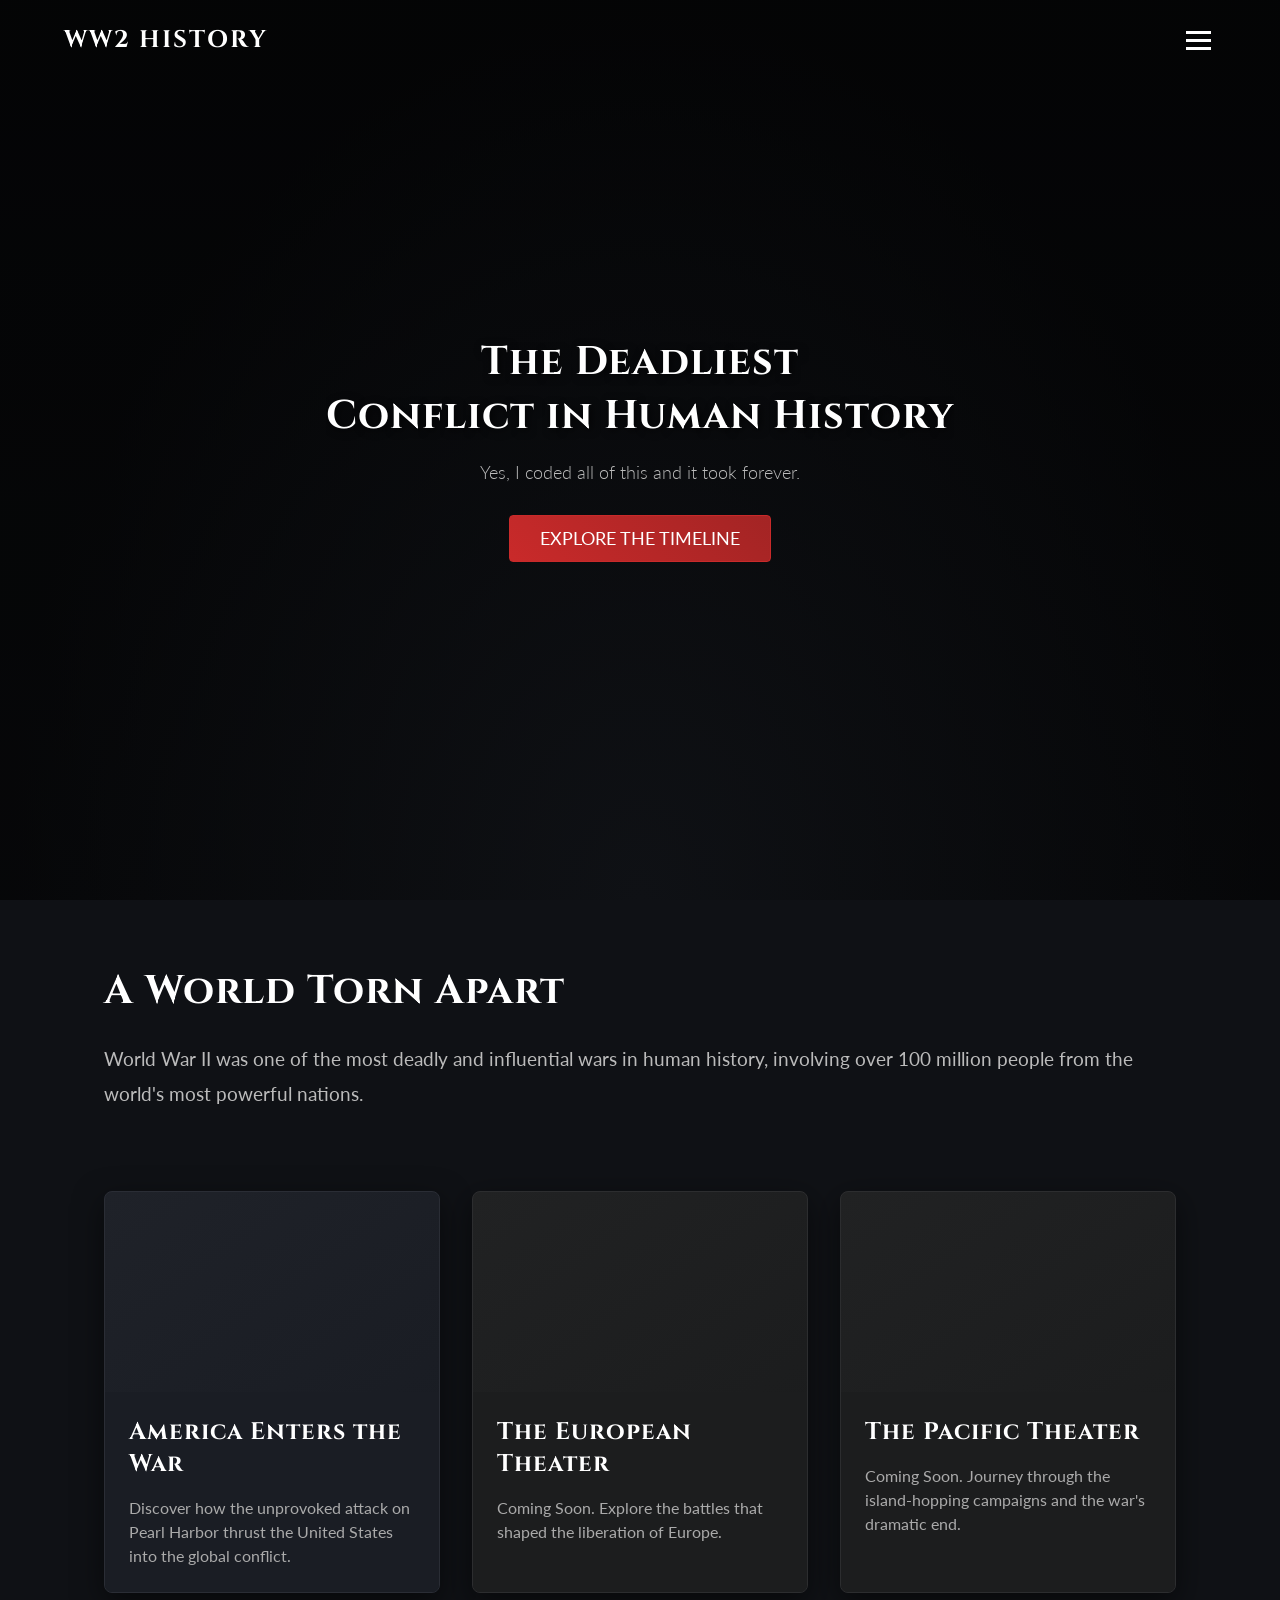
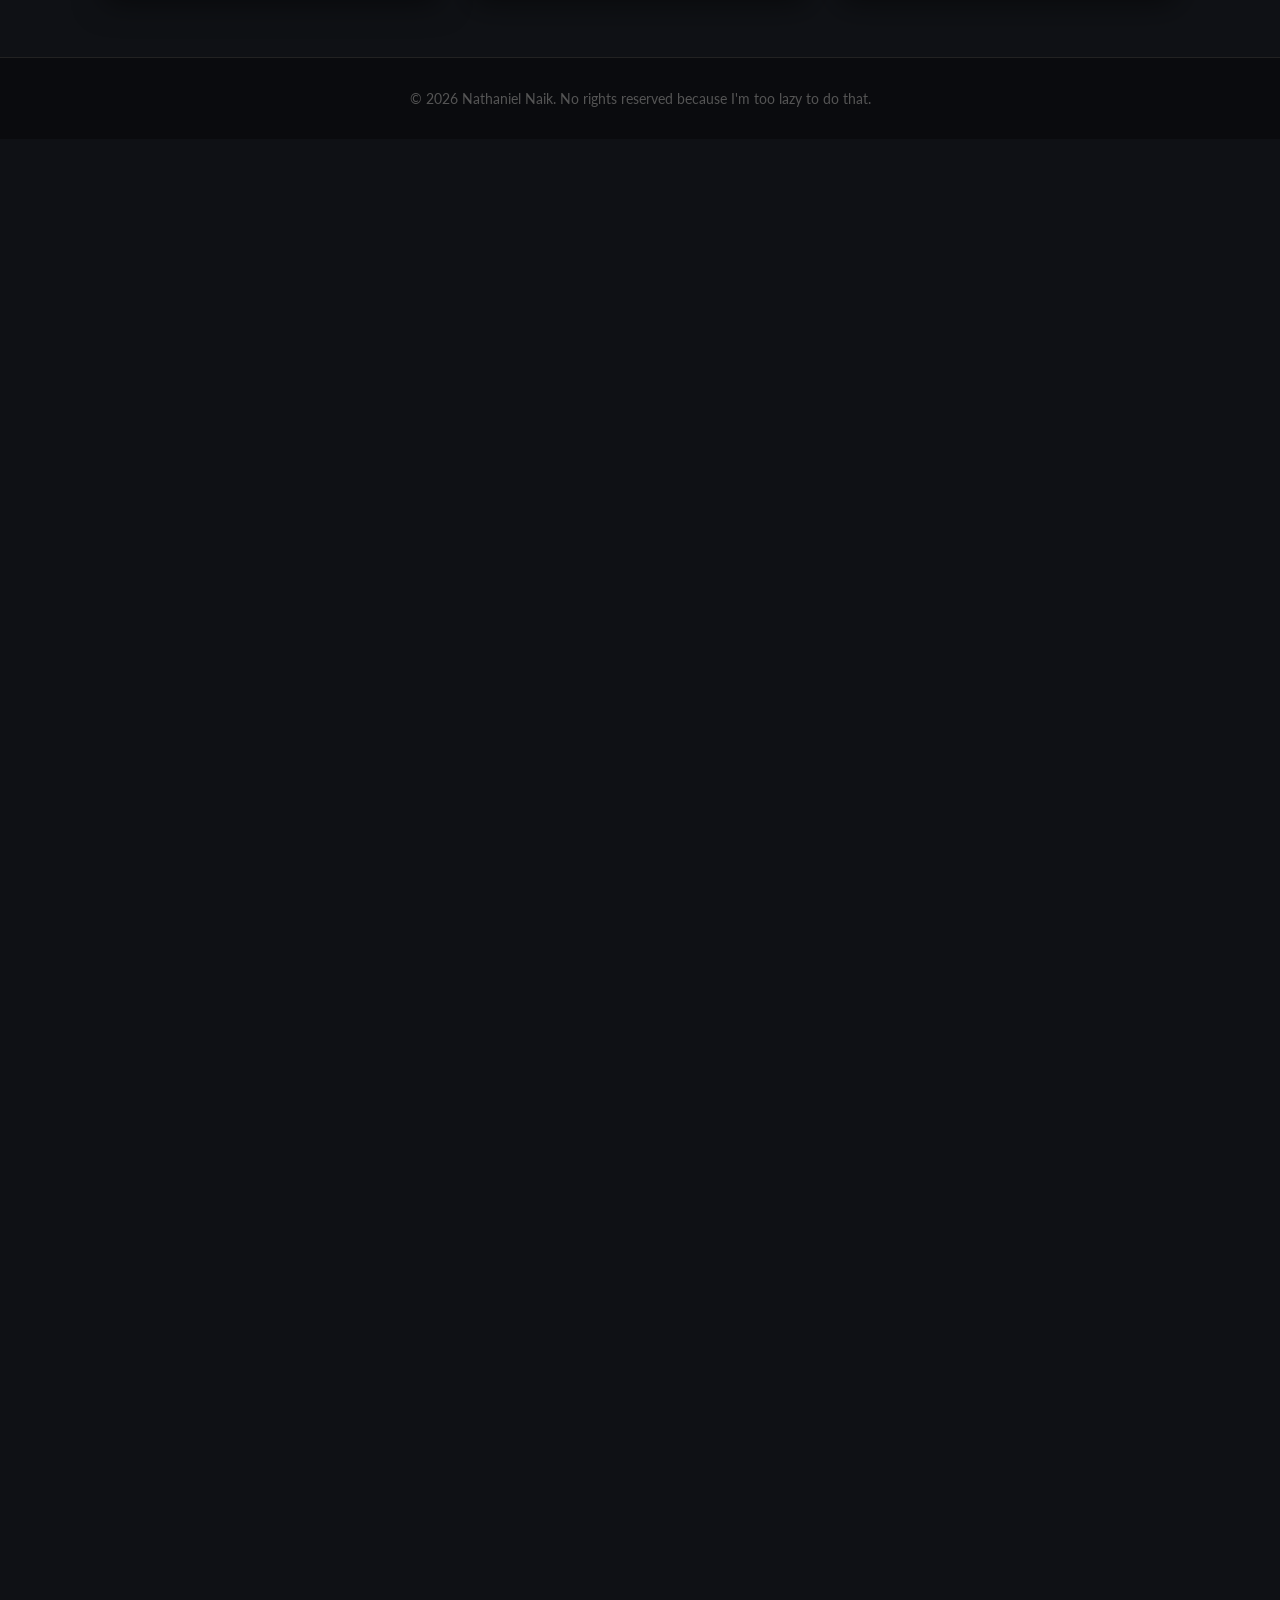
==== index.html @ 5dfaf264 "feat: overhaul styles and animations for a more spectacular look" ====
<!DOCTYPE html>
<html lang="en">
<head>
    <meta charset="UTF-8">
    <meta name="viewport" content="width=device-width, initial-scale=1.0">
    <title>WW2 Interactive History</title>
    <link href="https://fonts.googleapis.com/css2?family=Cinzel:wght@400;700&family=Lato:wght@300;400;700&display=swap" rel="stylesheet">
    <style>
        /* General Reset & Variables */
        * {
            margin: 0;
            padding: 0;
            box-sizing: border-box;
        }

        :root {
            --bg-color: #0f1115;
            --text-color: #e0e0e0;
            --accent-color: #c92a2a;
            --card-bg: #1a1d24;
            --nav-bg: rgba(15, 17, 21, 0.9);
            --font-heading: 'Cinzel', serif;
            --font-body: 'Lato', sans-serif;
        }

        body, html {
            font-family: var(--font-body);
            background-color: var(--bg-color);
            color: var(--text-color);
            overflow-x: hidden;
            scroll-behavior: smooth;
        }

        h1, h2, h3, h4, h5, h6 {
            font-family: var(--font-heading);
            letter-spacing: 1px;
        }

        /* Custom Scrollbar */
        ::-webkit-scrollbar {
            width: 10px;
        }
        ::-webkit-scrollbar-track {
            background: #0f1115;
        }
        ::-webkit-scrollbar-thumb {
            background: #333;
            border-radius: 5px;
        }
        ::-webkit-scrollbar-thumb:hover {
            background: var(--accent-color);
        }

        /* Navigation */
        .navbar {
            position: fixed;
            top: 0;
            width: 100%;
            padding: 1.5rem 5%;
            display: flex;
            justify-content: space-between;
            align-items: center;
            background: transparent;
            transition: background 0.4s ease, padding 0.4s ease;
            z-index: 1000;
        }

        .navbar.scrolled {
            background: var(--nav-bg);
            backdrop-filter: blur(10px);
            padding: 1rem 5%;
            box-shadow: 0 4px 10px rgba(0,0,0,0.5);
        }

        .navbar.scrolled-nav {
            background: var(--nav-bg);
            padding: 1rem 5%;
        }

        .logo {
            font-family: var(--font-heading);
            font-size: 1.5rem;
            font-weight: 700;
            color: #fff;
            text-transform: uppercase;
            letter-spacing: 2px;
        }

        .nav-links {
            list-style: none;
            display: flex;
            gap: 2rem;
        }

        .nav-links a {
            color: #ccc;
            text-decoration: none;
            font-size: 1rem;
            text-transform: uppercase;
            letter-spacing: 1px;
            transition: color 0.3s ease;
            position: relative;
            cursor: pointer;
        }

        .nav-links a::after {
            content: '';
            position: absolute;
            width: 0;
            height: 2px;
            bottom: -5px;
            left: 0;
            background-color: var(--accent-color);
            transition: width 0.3s ease;
        }

        .nav-links a:hover::after, .nav-links a.active::after {
            width: 100%;
        }

        .nav-links a:hover, .nav-links a.active {
            color: #fff;
        }

        .hamburger {
            display: none;
            cursor: pointer;
        }

        .hamburger .line {
            width: 25px;
            height: 3px;
            background-color: #fff;
            margin: 5px;
            transition: all 0.3s ease;
        }

        /* Hero Section */
        .hero {
            height: 100vh;
            background-size: cover;
            background-position: center;
            background-attachment: fixed;
            display: flex;
            justify-content: center;
            align-items: center;
            text-align: center;
            position: relative;
        }

        #home-hero {
            background-image: url('https://upload.wikimedia.org/wikipedia/commons/thumb/1/1d/St_Paul%27s_survives.jpg/1920px-St_Paul%27s_survives.jpg');
        }

        #america-hero {
            background-image: url('https://upload.wikimedia.org/wikipedia/commons/thumb/c/c7/Pearl_Harbor_bombing.jpg/800px-Pearl_Harbor_bombing.jpg');
        }

        #leaders-hero {
            background-image: url('https://upload.wikimedia.org/wikipedia/commons/thumb/9/9c/Yalta_summit_1945_with_Churchill%2C_Roosevelt%2C_Stalin.jpg/1200px-Yalta_summit_1945_with_Churchill%2C_Roosevelt%2C_Stalin.jpg');
        }

        .hero-overlay {
            position: absolute;
            top: 0;
            left: 0;
            width: 100%;
            height: 100%;
            background: radial-gradient(ellipse at bottom, rgba(15,17,21,0.8) 0%, rgba(0,0,0,0.6) 70%), linear-gradient(to bottom, rgba(0,0,0,0.4) 0%, rgba(15,17,21,1) 100%);
        }

        .hero-content {
            position: relative;
            z-index: 10;
            padding: 0 20px;
        }

        .hero h1 {
            font-size: 4rem;
            color: #fff;
            margin-bottom: 1rem;
            text-shadow: 2px 2px 8px rgba(0,0,0,0.8);
        }

        .hero p {
            font-size: 1.5rem;
            color: #bbb;
            margin-bottom: 2rem;
            font-weight: 300;
        }

        .btn {
            display: inline-block;
            padding: 12px 30px;
            background: linear-gradient(45deg, var(--accent-color), #a32424);
            color: #fff;
            text-decoration: none;
            font-size: 1.1rem;
            text-transform: uppercase;
            border-radius: 4px;
            transition: background 0.3s, transform 0.3s;
            border: 1px solid var(--accent-color);
            cursor: pointer;
            position: relative;
            overflow: hidden;
        }

        .btn:hover {
            background-color: transparent;
            transform: translateY(-3px);
        }

        .btn::before {
            content: '';
            position: absolute;
            top: 0;
            left: -100%;
            width: 100%;
            height: 100%;
            background: linear-gradient(120deg, transparent, rgba(255, 255, 255, 0.3), transparent);
            transition: left 0.5s ease;
        }

        .btn:hover::before {
            left: 100%;
        }

        /* Scroll Indicator */
        .scroll-indicator {
            position: absolute;
            bottom: 40px;
            left: 50%;
            transform: translateX(-50%);
            z-index: 10;
        }

        .mouse {
            width: 30px;
            height: 50px;
            border: 2px solid #fff;
            border-radius: 15px;
            position: relative;
        }

        .mouse::before {
            content: '';
            width: 4px;
            height: 8px;
            background: #fff;
            position: absolute;
            top: 10px;
            left: 50%;
            transform: translateX(-50%);
            border-radius: 2px;
            animation: scroll 2s infinite;
        }

        @keyframes scroll {
            0% { transform: translate(-50%, 0); opacity: 1; }
            100% { transform: translate(-50%, 20px); opacity: 0; }
        }

        @keyframes pulse {
            0% { transform: scale(1); }
            50% { transform: scale(1.2); }
            100% { transform: scale(1); }
        }

        /* Main Content */
        main {
            padding: 4rem 5%;
            max-width: 1200px;
            margin: 0 auto;
        }

        .content-section {
            margin-bottom: 5rem;
        }

        .content-section h2 {
            font-size: 2.5rem;
            margin-bottom: 1.5rem;
            color: #fff;
            position: relative;
            display: inline-block;
        }

        .content-section h2::after {
            content: '';
            position: absolute;
            width: 0%;
            height: 3px;
            background: var(--accent-color);
            bottom: -10px;
            left: 0;
            transition: width 0.8s ease 0.5s;
        }

        .text-center h2::after {
            left: 50%;
            transform: translateX(-50%);
        }

        .show .content-section h2::after, .show .leaders-section h2::after {
            width: 50%;
        }

        .content-section p {
            font-size: 1.2rem;
            line-height: 1.8;
            color: #bbb;
        }

        .lead-text {
            font-size: 1.3rem !important;
            color: #ddd !important;
            max-width: 800px;
            margin: 0 auto;
        }

        .text-center {
            text-align: center;
        }

        /* Topics Grid */
        .topics-grid {
            display: grid;
            grid-template-columns: repeat(auto-fit, minmax(300px, 1fr));
            gap: 2rem;
        }

        .topic-card {
            background: linear-gradient(145deg, #1f2229, #171a21);
            border: 1px solid #2a2d35;
            border-radius: 8px;
            overflow: hidden;
            text-decoration: none;
            color: var(--text-color);
            transition: transform 0.4s ease, box-shadow 0.4s ease;
            display: flex;
            flex-direction: column;
            box-shadow: 0 10px 30px rgba(0,0,0,0.5);
            position: relative;
            cursor: pointer;
        }

        .topic-card:hover {
            transform: translateY(-10px);
            box-shadow: 0 20px 40px rgba(0,0,0,0.7), 0 0 20px var(--accent-color);
        }

        .topic-card.disabled {
            cursor: not-allowed;
            filter: grayscale(80%);
        }

        .topic-card.disabled:hover {
            transform: none;
            box-shadow: 0 10px 30px rgba(0,0,0,0.5);
        }

        .card-image {
            height: 200px;
            background-size: cover;
            background-position: center;
            transition: transform 0.5s ease;
        }

        .topic-card:hover .card-image {
            transform: scale(1.05);
        }

        .card-content {
            padding: 1.5rem;
            flex-grow: 1;
            z-index: 1;
            background: var(--card-bg);
        }

        .card-content h3 {
            font-size: 1.5rem;
            margin-bottom: 1rem;
            color: #fff;
        }

        .card-content p {
            color: #aaa;
            line-height: 1.5;
        }

        /* Timeline */
        .timeline-container {
            max-width: 800px;
            margin: 0 auto;
            padding: 2rem 0;
        }

        .timeline {
            position: relative;
        }

        .timeline::before {
            content: '';
            position: absolute;
            width: 2px;
            background: #333;
            top: 0;
            bottom: 0;
            left: 20px;
        }

        .timeline-item {
            position: relative;
            margin-bottom: 3rem;
            padding-left: 60px;
        }

        .timeline-dot {
            position: absolute;
            width: 20px;
            height: 20px;
            background: var(--accent-color);
            border-radius: 50%;
            left: 11px;
            top: 5px;
            box-shadow: 0 0 10px var(--accent-color);
            transition: transform 0.3s ease;
            animation: pulse 2s infinite;
        }

        .timeline-item:hover .timeline-dot {
            transform: scale(1.5);
        }

        .timeline-content {
            background: linear-gradient(145deg, #1f2229, #171a21);
            border: 1px solid #2a2d35;
            padding: 1.5rem;
            border-radius: 8px;
            box-shadow: 0 5px 15px rgba(0,0,0,0.3);
            position: relative;
            transition: transform 0.3s ease;
        }

        .timeline-content:hover {
            transform: translateX(10px);
        }

        .timeline-content::before {
            content: '';
            position: absolute;
            width: 0;
            height: 0;
            border-top: 10px solid transparent;
            border-bottom: 10px solid transparent;
            border-right: 10px solid #1f2229;
            left: -11px;
            top: 5px;
        }

        .timeline-content h3 {
            color: var(--accent-color);
            font-size: 1.1rem;
            margin-bottom: 0.5rem;
        }

        .timeline-content h4 {
            color: #fff;
            font-size: 1.4rem;
            margin-bottom: 1rem;
        }

        .timeline-content p {
            color: #aaa;
            line-height: 1.6;
        }

        /* Footer */
        footer {
            background: #0a0b0e;
            text-align: center;
            padding: 2rem;
            color: #555;
            font-size: 0.9rem;
            border-top: 1px solid #222;
            animation: fadeInUp 1s ease forwards;
            opacity: 0;
            animation-delay: 0.5s;
        }

        /* Animations */
        .hidden {
            opacity: 0;
            transform: translateY(50px) scale(0.98);
            filter: blur(3px);
            transition: opacity 0.8s ease-out, transform 0.8s ease-out, filter 0.8s ease-out;
        }

        .show {
            opacity: 1;
            transform: translateY(0) scale(1);
            filter: blur(0);
        }

        .fade-in-up {
            animation: fadeInUp 1s ease forwards;
            opacity: 0;
        }

        .slide-in-left {
            animation: slideInLeft 1s ease forwards;
            opacity: 0;
        }

        .delay-1 { animation-delay: 0.3s; transition-delay: 0.3s; }
        .delay-2 { animation-delay: 0.6s; transition-delay: 0.6s; }
        .delay-3 { animation-delay: 0.9s; transition-delay: 0.9s; }

        @keyframes fadeInUp {
            from { opacity: 0; transform: translateY(20px); }
            to { opacity: 1; transform: translateY(0); }
        }

        @keyframes slideInLeft {
            from { opacity: 0; transform: translateX(-50px); }
            to { opacity: 1; transform: translateX(0); }
        }

        /* Typing Effect Cursor */
        .typing-text {
            border-right: 3px solid var(--accent-color);
            white-space: nowrap;
            overflow: hidden;
            margin: 0 auto;
            display: inline-block;
            animation: typing 3s steps(40, end), blink-caret .75s step-end infinite;
        }

        @keyframes typing {
            from { width: 0 }
            to { width: 100% }
        }

        @keyframes blink-caret {
            from, to { border-color: transparent }
            50% { border-color: var(--accent-color); }
        }

        /* Page Styles */
        .page {
            opacity: 0;
            visibility: hidden;
            transition: opacity 0.6s ease-out, visibility 0.6s ease-out;
            position: absolute;
            width: 100%;
            top: 0;
            left: 0;
        }

        .page.active {
            opacity: 1;
            visibility: visible;
            position: relative;
        }

        /* Leaders Section */
        .leaders-section {
            text-align: center;
            padding: 2rem 5%;
            margin-bottom: 3rem;
        }

        .leaders-section h2 {
            font-size: 2.5rem;
            margin-bottom: 1.5rem;
            color: #fff;
            position: relative;
            display: inline-block;
        }

        .leaders-section h2::after {
            content: '';
            position: absolute;
            width: 50%;
            height: 3px;
            background: var(--accent-color);
            bottom: -10px;
            left: 25%;
        }

        .leaders-section p {
            font-size: 1.2rem;
            line-height: 1.8;
            color: #bbb;
            max-width: 800px;
            margin: 0 auto;
            font-family: var(--font-body);
        }

        /* Leaders Grid */
        .leaders-grid {
            display: flex;
            flex-direction: column;
            gap: 3rem;
            padding: 4rem 5%;
            max-width: 900px;
            margin: 0 auto;
        }

        .leader-card {
            background: linear-gradient(145deg, #1f2229, #171a21);
            border: 1px solid #2a2d35;
            border-radius: 12px;
            overflow: hidden;
            box-shadow: 0 10px 30px rgba(0,0,0,0.5);
            transition: transform 0.4s ease, box-shadow 0.4s ease;
            display: flex;
            flex-direction: row;
            align-items: center;
        }

        .leader-card:hover {
            transform: translateY(-10px);
            box-shadow: 0 20px 40px rgba(0,0,0,0.7), 0 0 20px var(--accent-color);
        }

        .leader-portrait {
            width: 300px;
            height: 300px;
            overflow: hidden;
            position: relative;
            flex-shrink: 0;
        }

        .leader-portrait img {
            width: 100%;
            height: 100%;
            object-fit: cover;
            transition: transform 0.5s ease;
            border-radius: 8px;
        }

        .leader-card:hover .leader-portrait img {
            transform: scale(1.05);
        }

        .leader-info {
            padding: 2rem;
            flex-grow: 1;
        }

        .leader-info h3 {
            color: #fff;
            margin-bottom: 1rem;
            font-size: 1.8rem;
        }

        .leader-info p {
            color: #aaa;
            line-height: 1.6;
            margin-bottom: 1rem;
        }

        .leader-info audio {
            width: 100%;
            margin-top: 1rem;
        }
            .nav-links {
                position: fixed;
                right: -100%;
                top: 0;
                height: 100vh;
                background: var(--nav-bg);
                backdrop-filter: blur(10px);
                flex-direction: column;
                align-items: center;
                justify-content: center;
                width: 60%;
                transition: right 0.4s ease;
            }

            .nav-links.active {
                right: 0;
            }

            .hamburger {
                display: block;
                z-index: 1001;
            }

            .hamburger.active .line:nth-child(1) { transform: rotate(-45deg) translate(-5px, 6px); }
            .hamburger.active .line:nth-child(2) { opacity: 0; }
            .hamburger.active .line:nth-child(3) { transform: rotate(45deg) translate(-5px, -6px); }

            .hero h1 { font-size: 2.5rem; }
            .hero p { font-size: 1.1rem; }
            
            .typing-text {
                white-space: normal;
                border-right: none;
                animation: fadeInUp 1s ease forwards;
                width: 100%;
            }

            .timeline::before { left: 15px; }
            .timeline-dot { left: 6px; }
            .timeline-item { padding-left: 40px; }
        }
    </style>
</head>
<body>
    <nav class="navbar">
        <div class="logo">WW2 History</div>
        <ul class="nav-links">
            <li><a href="#" onclick="showPage('home')" class="active">Home</a></li>
            <li><a href="#" onclick="showPage('america')">America Enters</a></li>
            <li><a href="#" onclick="showPage('leaders')">World Leaders</a></li>
        </ul>
        <div class="hamburger">
            <div class="line"></div>
            <div class="line"></div>
            <div class="line"></div>
        </div>
    </nav>

    <div id="home-page" class="page active">
        <header class="hero" id="home-hero">
            <div class="hero-overlay"></div>
            <div class="hero-content">
                <h1 class="typing-text">The Deadliest<br>Conflict in Human History</h1>
                <p class="fade-in-up delay-1">Yes, I coded all of this and it took forever.</p>
                <a href="#" onclick="showPage('america')" class="btn fade-in-up delay-2">Explore the Timeline</a>
            </div>
        </header>

        <main id="explore">
            <section class="intro content-section hidden">
                <h2>A World Torn Apart</h2>
                <p>World War II was one of the most deadly and influential wars in human history, involving over 100 million people from the world's most powerful nations. </p>
            </section>

            <section class="topics-grid">
                <div class="topic-card hidden delay-1" onclick="showPage('america')">
                    <div class="card-image" style="background-image: url('https://upload.wikimedia.org/wikipedia/commons/thumb/c/c7/Pearl_Harbor_bombing.jpg/800px-Pearl_Harbor_bombing.jpg');"></div>
                    <div class="card-content">
                        <h3>America Enters the War</h3>
                        <p>Discover how the unprovoked attack on Pearl Harbor thrust the United States into the global conflict.</p>
                    </div>
                </div>
                
                <div class="topic-card disabled hidden delay-2">
                    <div class="card-image" style="background-image: url('https://upload.wikimedia.org/wikipedia/commons/thumb/d/d1/D-Day_landing_at_Normandy.jpg/800px-D-Day_landing_at_Normandy.jpg');"></div>
                    <div class="card-content">
                        <h3>The European Theater</h3>
                        <p>Coming Soon. Explore the battles that shaped the liberation of Europe.</p>
                    </div>
                </div>

                <div class="topic-card disabled hidden delay-3">
                    <div class="card-image" style="background-image: url('https://upload.wikimedia.org/wikipedia/commons/thumb/b/b3/Atomic_bomb_1945_mission_patch.jpg/800px-Atomic_bomb_1945_mission_patch.jpg');"></div>
                    <div class="card-content">
                        <h3>The Pacific Theater</h3>
                        <p>Coming Soon. Journey through the island-hopping campaigns and the war's dramatic end.</p>
                    </div>
                </div>
            </section>
        </main>
    </div>

    <div id="america-page" class="page">
        <header class="hero" id="america-hero">
            <div class="hero-overlay"></div>
            <div class="hero-content">
                <h1 class="slide-in-left">A Date Which Will Live in Infamy</h1>
                <p class="fade-in-up delay-1">December 7, 1941</p>
            </div>
            <div class="scroll-indicator">
                <div class="mouse"></div>
            </div>
        </header>

        <main class="timeline-container">
            
            <section class="content-section text-center hidden">
                <h2 class="section-title">The Path to War</h2>
                <p class="lead-text">For years, the U.S had a policy of isolationism while supporting the Allies from the sidelines. However, rising tensions with Japan over embargoes set the stage for the U.S to jump in.</p>
            </section>

            <div class="timeline">
                <div class="timeline-item hidden">
                    <div class="timeline-dot"></div>
                    <div class="timeline-content">
                        <h3>Dec 7, 1941</h3>
                        <h4>Pearl Harbor</h4>
                        <p>In a surprise military strike, the Japanese Air Service attacked the U.S base at Pearl Harbor in Honolulu, Hawaii. The attack killed 2,403 U.S. staff and damaged 19 Navy ships.</p>
                    </div>
                </div>
                
                <div class="timeline-item hidden">
                    <div class="timeline-dot"></div>
                    <div class="timeline-content">
                        <h3>Dec 8, 1941</h3>
                        <h4>The U.S Declares War</h4>
                        <p>Franklin D. Roosevelt addressed Congress, calling December 7 "a date which will live in infamy." Congress officially declared war on Japan, bringing the U.S. into World War 2.</p>
                    </div>
                </div>

                <div class="timeline-item hidden">
                    <div class="timeline-dot"></div>
                    <div class="timeline-content">
                        <h3>Dec 11, 1941</h3>
                        <h4>The Conflict Expands</h4>
                        <p>Due to their Tripartite Pact with Japan, Germany and Italy declared war on the United States. The U.S. responded by fully engaging in the war across both the European and Pacific.</p>
                    </div>
                </div>

                <div class="timeline-item hidden">
                    <div class="timeline-dot"></div>
                    <div class="timeline-content">
                        <h3>1942 and Beyond</h3>
                        <h4>The War Economy</h4>
                        <p>The U.S. economy transformed. Factories shifted from producing regular goods to building tanks, planes, and ships. Millions of Americans, including women, entered the workforce to support the war effort.</p>
                    </div>
                </div>
            </div>

        </main>
    </div>

    <div id="leaders-page" class="page">
        <header class="hero" id="leaders-hero">
            <div class="hero-overlay"></div>
            <div class="hero-content">
                <h1 class="slide-in-left">Leaders of World War II</h1>
                <p class="fade-in-up delay-1">The Men Who Shaped History</p>
            </div>
        </header>

        <main>
            <section class="leaders-section hidden">
                <div class="container">
                    <h2>The Key Figures</h2>
                    <p class="lead-text">These leaders rose to power during turbulent times, shaping the course of the war through their decisions, ideologies, and speeches.</p>
                </div>
            </section>

            <section class="leaders-grid">
                <div class="leader-card hidden delay-1">
                    <div class="leader-portrait">
                        <img src="https://encrypted-tbn0.gstatic.com/images?q=tbn:ANd9GcTDVUzmKuYr9-q94Ri9In-OzGk9aWMU4nyYePDfeJ_mo_fII8Ng" alt="Franklin D. Roosevelt">
                    </div>
                    <div class="leader-info">
                        <h3>Franklin D. Roosevelt</h3>
                        <p><strong>Government:</strong> Democratic President of the United States (1933-1945)</p>
                        <p><strong>Rise to Power:</strong> Elected in 1932 during the Great Depression, implemented the New Deal to combat economic crisis. Won unprecedented four terms as President.</p>
                        <p><strong>Role in WWII:</strong> Initially maintained US neutrality but provided aid to Allies through Lend-Lease. After Pearl Harbor attack, declared war on Japan, then Germany and Italy. Led the US through the war, forming alliances with Churchill and Stalin.</p>
                        <audio controls>
                            <source src="https://www.nps.gov/media/multimedia/valr/FDR_Infamy_Speech.mp3" type="audio/mpeg">
                            Your browser does not support the audio element.
                        </audio>
                    </div>
                </div>

                <div class="leader-card hidden delay-2">
                    <div class="leader-portrait">
                        <img src="https://cdn.britannica.com/35/7535-050-06374DF8/Winston-Churchill-Yousuf-Karsh-1941.jpg?w=400&h=300&c=crop" alt="Winston Churchill">
                    </div>
                    <div class="leader-info">
                        <h3>Winston Churchill</h3>
                        <p><strong>Government:</strong> Conservative Prime Minister of the United Kingdom (1940-1945, 1951-1955)</p>
                        <p><strong>Rise to Power:</strong> Served in various government positions, became PM after Neville Chamberlain's resignation in 1940 due to failure of appeasement policy.</p>
                        <p><strong>Role in WWII:</strong> Famous for his "We shall fight on the beaches" speech. Led Britain through the Blitz and D-Day invasion. Key figure in Allied strategy, working closely with Roosevelt and Stalin.</p>
                        <audio controls>
                            <source src="https://upload.wikimedia.org/wikipedia/commons/4/41/Winston_Churchill_-_Beaches_Speech.ogg" type="audio/ogg">
                            Your browser does not support the audio element.
                        </audio>
                    </div>
                </div>

                <div class="leader-card hidden delay-3">
                    <div class="leader-portrait">
                        <img src="https://cdn.britannica.com/50/221250-138-7BA5F519/who-was-Joseph-Stalin.jpg?w=800&h=450&c=crop" alt="Joseph Stalin">
                    </div>
                    <div class="leader-info">
                        <h3>Joseph Stalin</h3>
                        <p><strong>Government:</strong> General Secretary of the Communist Party of the Soviet Union (1922-1953)</p>
                        <p><strong>Rise to Power:</strong> Became General Secretary in 1922, outmaneuvered rivals like Trotsky through political purges and the Great Purge of 1936-1938.</p>
                        <p><strong>Role in WWII:</strong> Signed non-aggression pact with Hitler in 1939, but invaded by Germany in 1941. Led the USSR's defense, turning the tide at Stalingrad. Key at Tehran and Yalta conferences, shaping post-war Europe.</p>
                        <audio controls>
                            <source src="https://upload.wikimedia.org/wikipedia/commons/a/a2/Stalin_speaks_on_German_Invasion_22_June_1941.ogg" type="audio/ogg">
                            Your browser does not support the audio element.
                        </audio>
                    </div>
                </div>

                <div class="leader-card hidden delay-4">
                    <div class="leader-portrait">
                        <img src="https://res.cloudinary.com/aenetworks/image/upload/c_fill,ar_2,w_3840,h_1920,g_auto/dpr_auto/f_auto/q_auto:eco/v1/adolf-hitler-gettyimages-119505258" alt="Adolf Hitler">
                    </div>
                    <div class="leader-info">
                        <h3>Adolf Hitler</h3>
                        <p><strong>Government:</strong> Führer of Nazi Germany (1934-1945)</p>
                        <p><strong>Rise to Power:</strong> Joined German Workers' Party in 1919, renamed it Nazi Party. Became Chancellor in 1933 through democratic election, then Reichstag Fire led to Enabling Act making him dictator.</p>
                        <p><strong>Role in WWII:</strong> Initiated war by invading Poland in 1939. Implemented Holocaust, killing 6 million Jews. Committed suicide in 1945 as Berlin fell.</p>
                        <audio controls>
                            <source src="https://upload.wikimedia.org/wikipedia/commons/2/22/Hitler_declares_war_on_the_USA.ogg" type="audio/ogg">
                            Your browser does not support the audio element.
                        </audio>
                    </div>
                </div>

                <div class="leader-card hidden delay-5">
                    <div class="leader-portrait">
                        <img src="https://res.cloudinary.com/aenetworks/image/upload/c_fill,ar_2,w_3840,h_1920,g_auto/dpr_auto/f_auto/q_auto:eco/v1/mussolini" alt="Benito Mussolini">
                    </div>
                    <div class="leader-info">
                        <h3>Benito Mussolini</h3>
                        <p><strong>Government:</strong> Duce of Fascist Italy (1922-1943)</p>
                        <p><strong>Rise to Power:</strong> Founded Fasci Italiani di Combattimento in 1919. Led March on Rome in 1922, appointed PM by King Victor Emmanuel III.</p>
                        <p><strong>Role in WWII:</strong> Ally of Hitler, invaded Ethiopia and Albania. Entered WWII in 1940 but suffered defeats. Deposed in 1943, executed by partisans in 1945.</p>
                        <audio controls>
                            <source src="https://upload.wikimedia.org/wikipedia/commons/7/7b/Benito_Mussolini_-_Dichiarazione_di_guerra_%2810_giugno_1940%29.ogg" type="audio/ogg">
                            Your browser does not support the audio element.
                        </audio>
                    </div>
                </div>
            </section>
        </main>
    </div>

    <footer>
        <p>&copy; 2026 Nathaniel Naik. No rights reserved because I'm too lazy to do that.</p>
    </footer>

    <script>
        document.addEventListener("DOMContentLoaded", () => {
            // Page switching function
            window.showPage = function(page) {
                document.querySelectorAll('.page').forEach(p => p.classList.remove('active'));
                document.getElementById(page + '-page').classList.add('active');
                
                // Update nav active
                document.querySelectorAll('.nav-links a').forEach(a => a.classList.remove('active'));
                if (page === 'home') {
                    document.querySelector('a[onclick*="home"]').classList.add('active');
                } else if (page === 'america') {
                    document.querySelector('a[onclick*="america"]').classList.add('active');
                } else if (page === 'leaders') {
                    document.querySelector('a[onclick*="leaders"]').classList.add('active');
                }
                
                // Scroll to top
                window.scrollTo({ top: 0, behavior: 'smooth' });
                
                // Re-observe hidden elements for animations
                const hiddenElements = document.querySelectorAll('.hidden');
                hiddenElements.forEach(el => {
                    el.classList.remove('show');
                    observer.observe(el);
                });
            };

            // Navbar Scroll Effect
            const navbar = document.querySelector('.navbar');
            let scrollIndicatorHidden = false;
            
            window.addEventListener('scroll', () => {
                if (window.scrollY > 50) {
                    navbar.classList.add('scrolled');
                } else {
                    navbar.classList.remove('scrolled');
                }
                
                // Fade out scroll indicator on America page permanently
                const scrollIndicator = document.querySelector('.scroll-indicator');
                if (scrollIndicator && !scrollIndicatorHidden && window.scrollY > 200) {
                    scrollIndicator.style.opacity = '0';
                    scrollIndicator.style.pointerEvents = 'none';
                    scrollIndicatorHidden = true;
                }
                
                // Parallax effect for hero background
                const hero = document.querySelector('.hero');
                if (hero) {
                    const scrolled = window.pageYOffset;
                    const rate = scrolled * -0.3;
                    hero.style.backgroundPositionY = rate + 'px';
                }
            });

            // Mobile Menu Toggle
            const hamburger = document.querySelector('.hamburger');
            const navLinks = document.querySelector('.nav-links');

            if (hamburger) {
                hamburger.addEventListener('click', () => {
                    navLinks.classList.toggle('active');
                    hamburger.classList.toggle('active');
                });
            }

            // Intersection Observer for scroll animations
            const observerOptions = {
                root: null,
                rootMargin: '0px',
                threshold: 0.15
            };

            const observer = new IntersectionObserver((entries, observer) => {
                entries.forEach(entry => {
                    if (entry.isIntersecting) {
                        entry.target.classList.add('show');
                        observer.unobserve(entry.target); // Stop observing once it's shown
                    }
                });
            }, observerOptions);

            const hiddenElements = document.querySelectorAll('.hidden');
            hiddenElements.forEach(el => observer.observe(el));

            // Typing effect for long texts on mobile fallback
            const typingElement = document.querySelector('.typing-text');
            if (typingElement && window.innerWidth <= 768) {
                typingElement.style.whiteSpace = 'normal';
                typingElement.style.borderRight = 'none';
            }

            // Smooth scroll for anchor links
            document.querySelectorAll('a[href^="#"]').forEach(anchor => {
                anchor.addEventListener('click', function (e) {
                    e.preventDefault();
                    const targetId = this.getAttribute('href');
                    if(targetId === '#') return;
                    const targetElement = document.querySelector(targetId);
                    if(targetElement) {
                        window.scrollTo({
                            top: targetElement.offsetTop - 80,
                            behavior: 'smooth'
                        });
                    }
                    // Close mobile menu if open
                    if(navLinks.classList.contains('active')) {
                        navLinks.classList.remove('active');
                        hamburger.classList.remove('active');
                    }
                });
            });
        });
    </script>
</body>
</html>
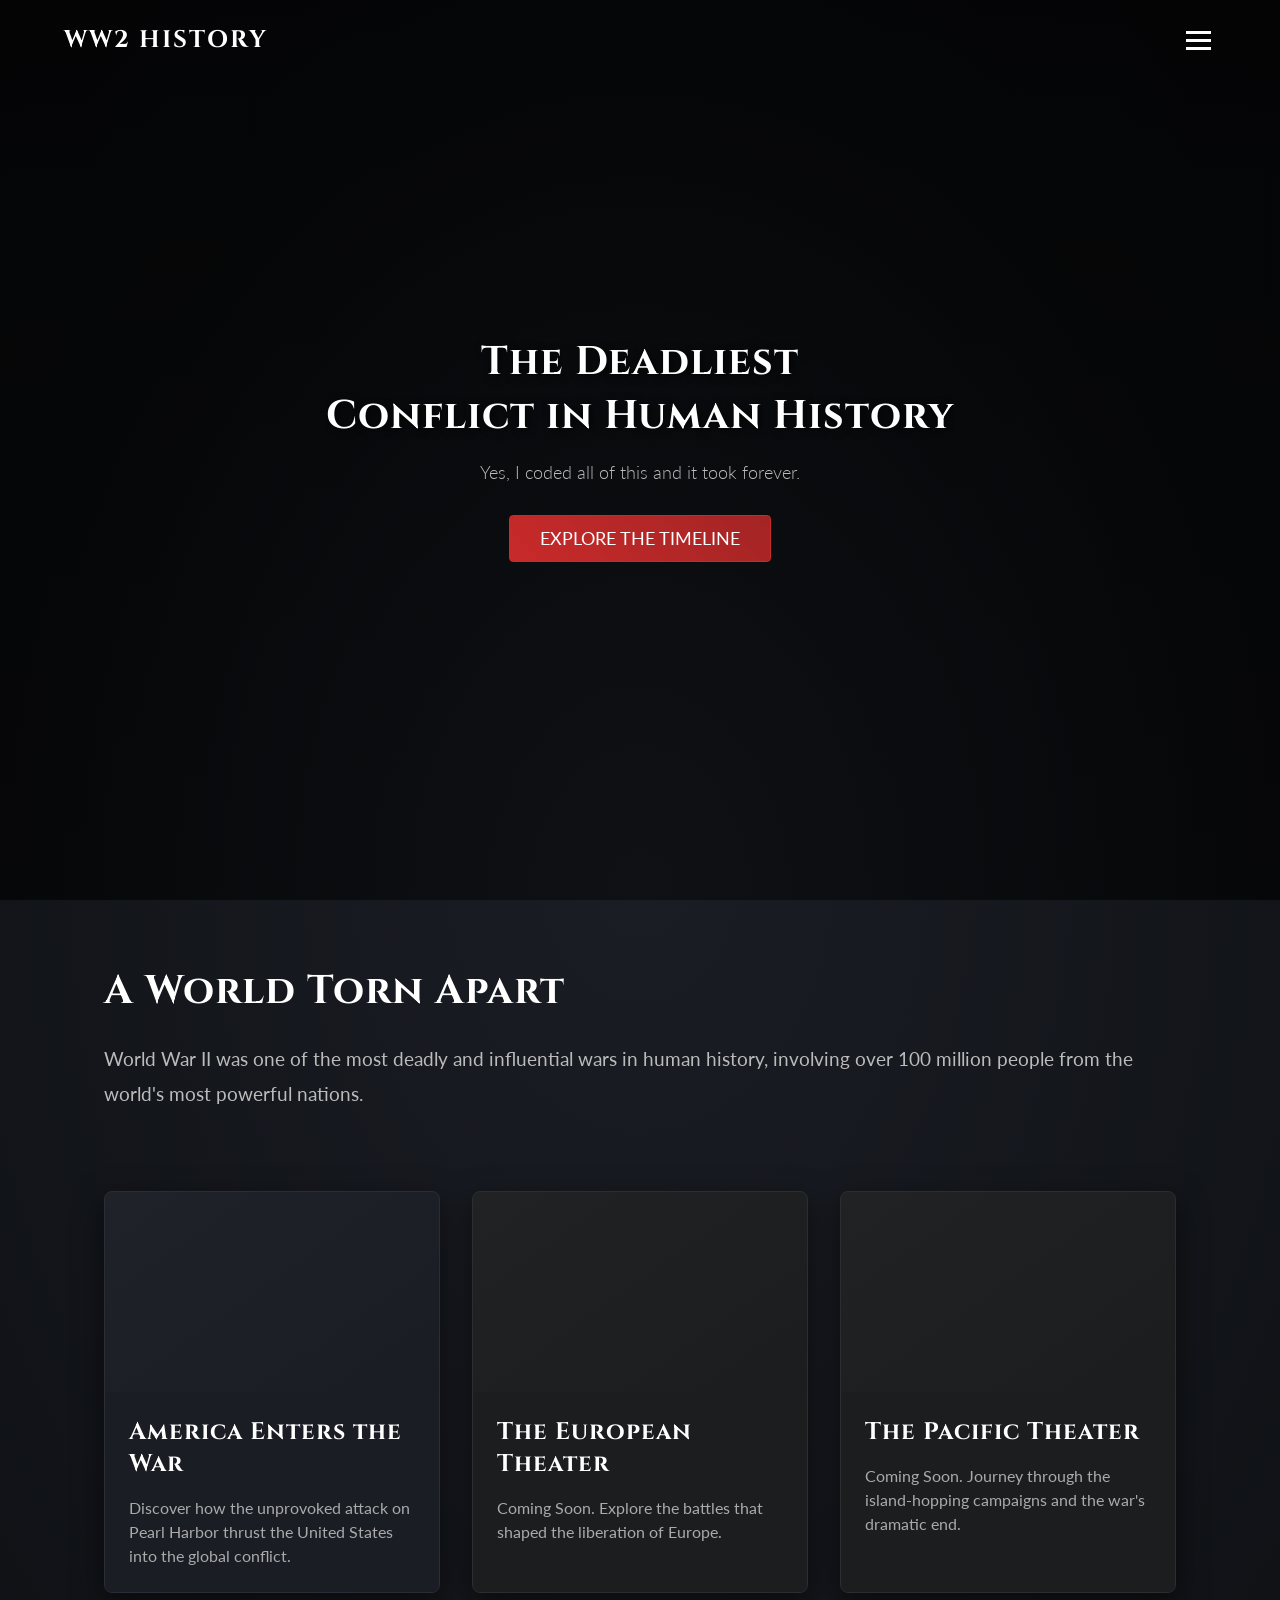
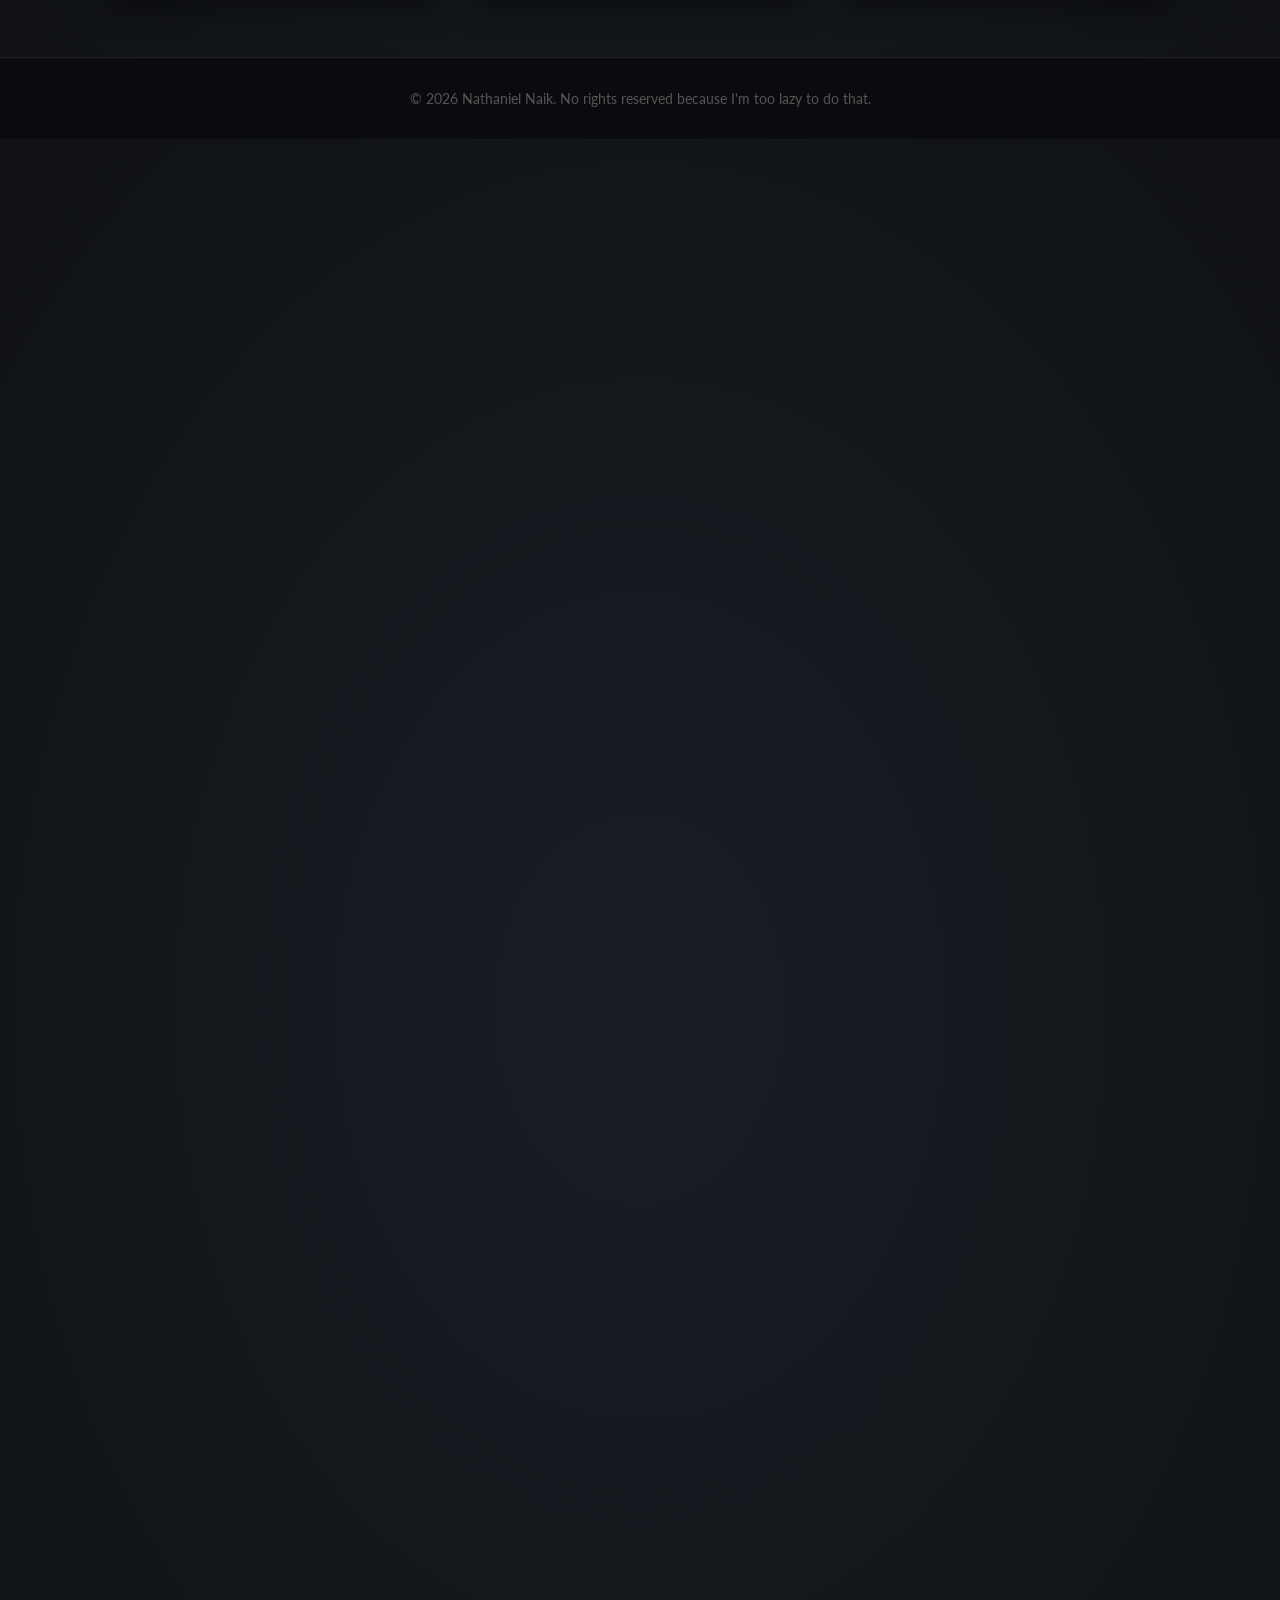
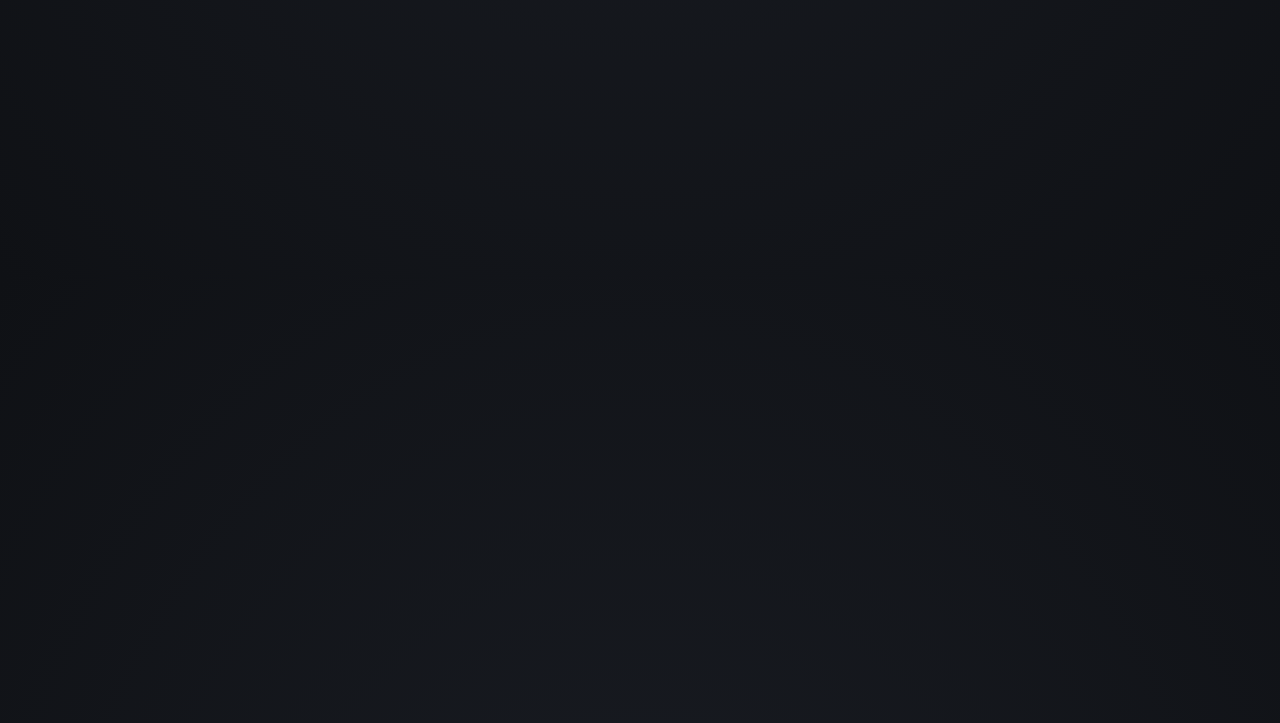
==== commit 6439f65a: "feat: add animated grain texture to background" ====
--- a/index.html
+++ b/index.html
@@ -29,6 +29,22 @@
             color: var(--text-color);
             overflow-x: hidden;
             scroll-behavior: smooth;
+            background: #0f1115; /* Fallback */
+            background: radial-gradient(ellipse at center, #1a1d24 0%, #0f1115 100%);
+        }
+
+        body::after {
+            animation: grain 8s steps(10) infinite;
+            background-image: url([data-uri]);
+            content: "";
+            height: 300%;
+            left: -50%;
+            opacity: 0.04;
+            position: fixed;
+            top: -100%;
+            width: 300%;
+            z-index: -1;
+            pointer-events: none;
         }
 
         h1, h2, h3, h4, h5, h6 {
@@ -544,6 +560,19 @@
         @keyframes blink-caret {
             from, to { border-color: transparent }
             50% { border-color: var(--accent-color); }
+        }
+
+        @keyframes grain {
+            0%, 100% { transform: translate(0, 0); }
+            10% { transform: translate(-5%, -10%); }
+            20% { transform: translate(-15%, 5%); }
+            30% { transform: translate(7%, -25%); }
+            40% { transform: translate(-5%, 25%); }
+            50% { transform: translate(-15%, 10%); }
+            60% { transform: translate(15%, 0%); }
+            70% { transform: translate(0%, 15%); }
+            80% { transform: translate(3%, 35%); }
+            90% { transform: translate(-10%, 10%); }
         }
 
         /* Page Styles */
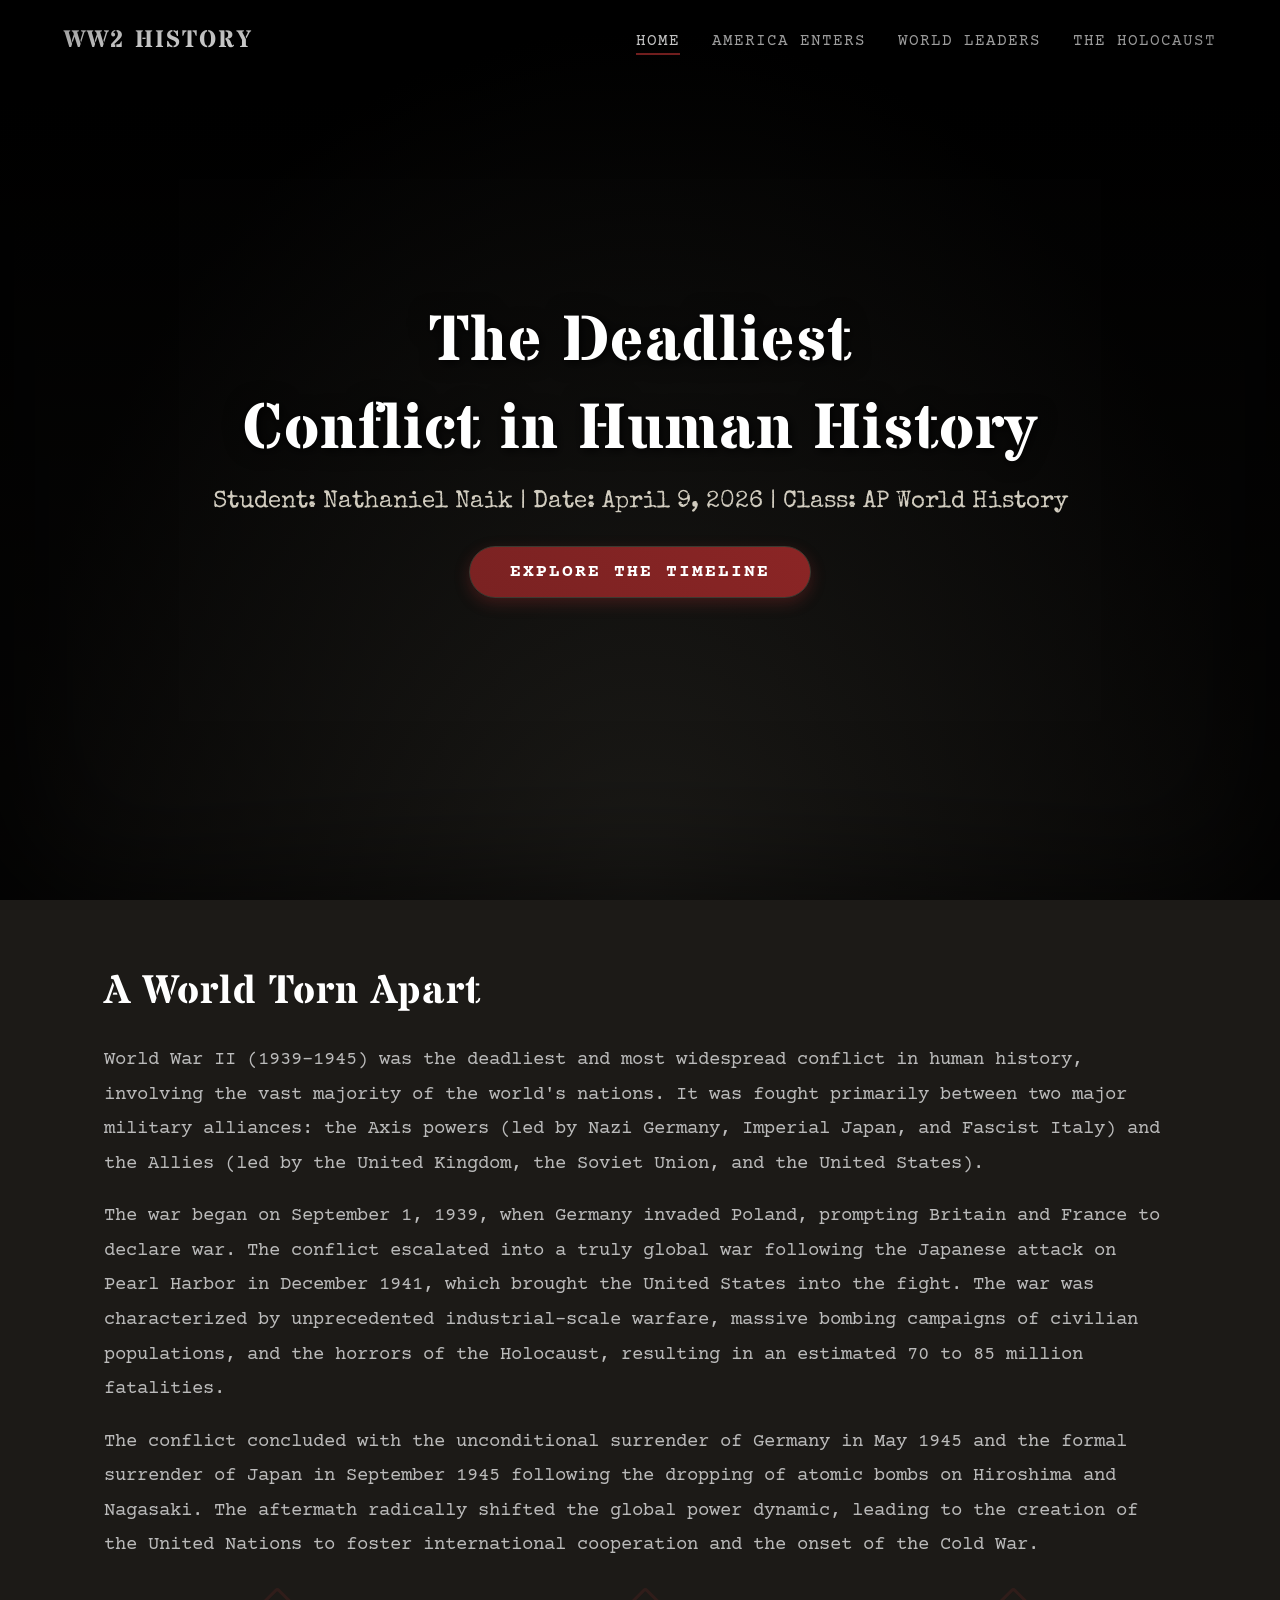
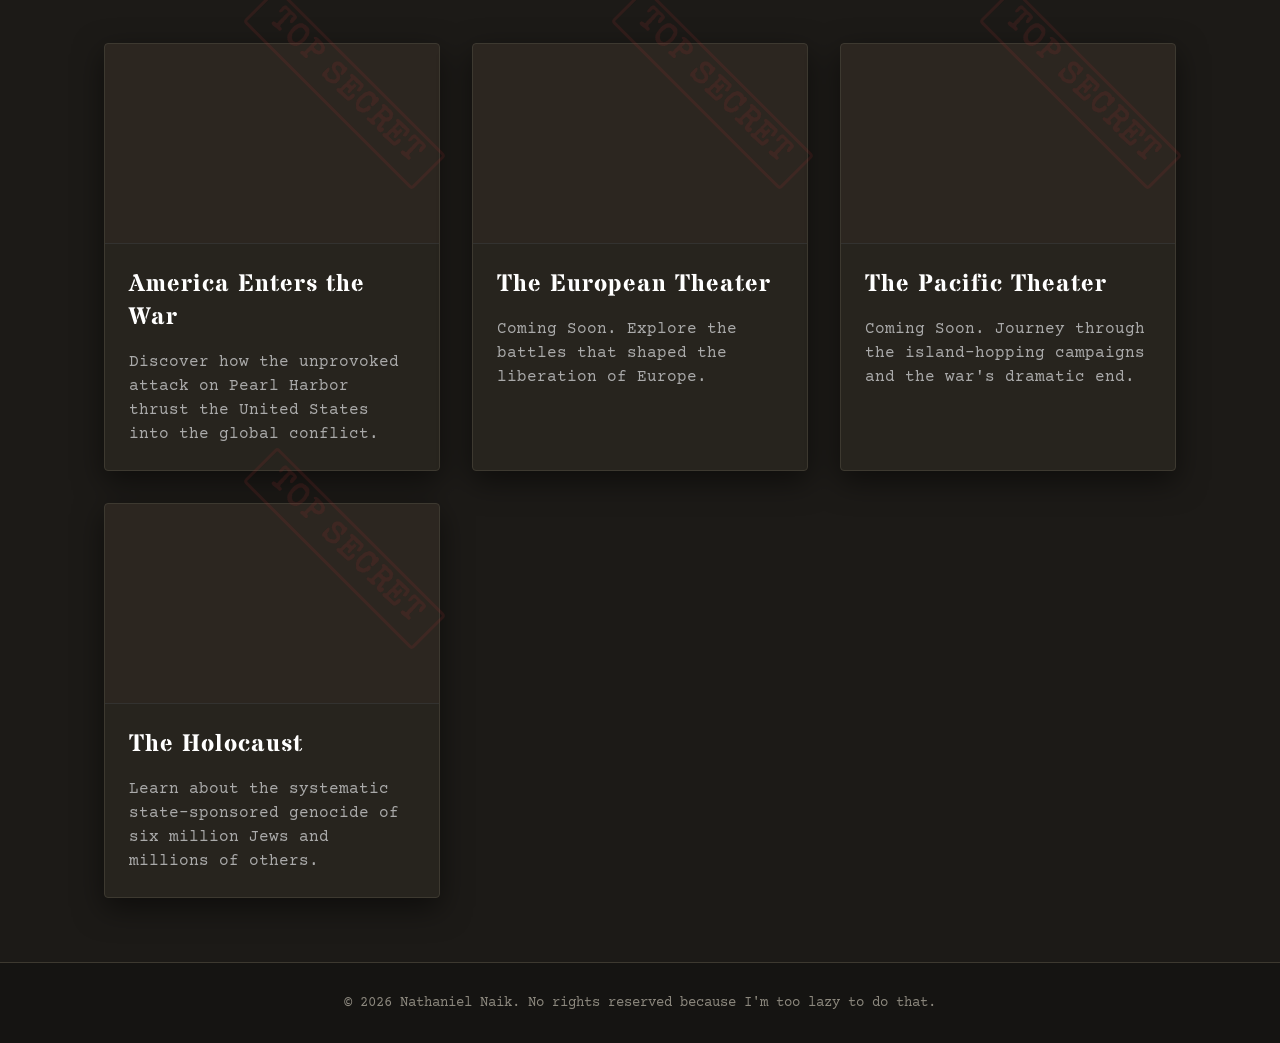
==== commit 59b171dd: "made animations better and added holocaust section" ====
--- a/index.html
+++ b/index.html
@@ -4,7 +4,7 @@
     <meta charset="UTF-8">
     <meta name="viewport" content="width=device-width, initial-scale=1.0">
     <title>WW2 Interactive History</title>
-    <link href="https://fonts.googleapis.com/css2?family=Cinzel:wght@400;700&family=Lato:wght@300;400;700&display=swap" rel="stylesheet">
+    <link href="https://fonts.googleapis.com/css2?family=Stardos+Stencil:wght@400;700&family=Special+Elite&family=Courier+Prime:wght@400;700&display=swap" rel="stylesheet">
     <style>
         /* General Reset & Variables */
         * {
@@ -14,13 +14,14 @@
         }
 
         :root {
-            --bg-color: #0f1115;
-            --text-color: #e0e0e0;
-            --accent-color: #c92a2a;
-            --card-bg: #1a1d24;
-            --nav-bg: rgba(15, 17, 21, 0.9);
-            --font-heading: 'Cinzel', serif;
-            --font-body: 'Lato', sans-serif;
+            --bg-color: #1c1a17;
+            --text-color: #d8d3c5;
+            --accent-color: #8b2525;
+            --card-bg: #27241e;
+            --nav-bg: rgba(28, 26, 23, 0.95);
+            --font-heading: 'Stardos Stencil', cursive;
+            --font-body: 'Courier Prime', monospace;
+            --font-typewriter: 'Special Elite', monospace;
         }
 
         body, html {
@@ -29,22 +30,41 @@
             color: var(--text-color);
             overflow-x: hidden;
             scroll-behavior: smooth;
-            background: #0f1115; /* Fallback */
-            background: radial-gradient(ellipse at center, #1a1d24 0%, #0f1115 100%);
-        }
-
+            background: var(--bg-color);
+            /* Concrete/Grunge Texture + Map Grid */
+            background-image: 
+            linear-gradient(rgba(20, 18, 16, 0.93), rgba(10, 9, 8, 0.98)),
+            url("https://i.ebayimg.com/images/g/9vUAAOSwLtFnw3F0/s-l1200.jpg");
+            background-size: cover;
+            background-position: center;
+            background-attachment: fixed;
+            background-blend-mode: multiply;
+        }
+
+        /* Animated Film Grain - Increased opacity and adjusted blend mode so it's actually visible */
         body::after {
             animation: grain 8s steps(10) infinite;
-            background-image: url([data-uri]);
+            background-image: url("https://www.transparenttextures.com/patterns/stucco.png");
             content: "";
             height: 300%;
             left: -50%;
-            opacity: 0.04;
+            opacity: 0.15;
             position: fixed;
             top: -100%;
             width: 300%;
-            z-index: -1;
+            z-index: 9999;
             pointer-events: none;
+            mix-blend-mode: color-burn;
+        }
+
+        /* Vignette to frame the screen like an old camera/dossier file */
+        body::before {
+            content: "";
+            position: fixed;
+            top: 0; left: 0; right: 0; bottom: 0;
+            box-shadow: inset 0 0 150px rgba(0,0,0,0.8);
+            pointer-events: none;
+            z-index: 9998;
         }
 
         h1, h2, h3, h4, h5, h6 {
@@ -57,10 +77,10 @@
             width: 10px;
         }
         ::-webkit-scrollbar-track {
-            background: #0f1115;
+            background: #1c1b18;
         }
         ::-webkit-scrollbar-thumb {
-            background: #333;
+            background: #3d3930;
             border-radius: 5px;
         }
         ::-webkit-scrollbar-thumb:hover {
@@ -176,13 +196,17 @@
             background-image: url('https://upload.wikimedia.org/wikipedia/commons/thumb/9/9c/Yalta_summit_1945_with_Churchill%2C_Roosevelt%2C_Stalin.jpg/1200px-Yalta_summit_1945_with_Churchill%2C_Roosevelt%2C_Stalin.jpg');
         }
 
+        #holocaust-hero {
+            background-image: url('https://upload.wikimedia.org/wikipedia/commons/thumb/1/1b/Auschwitz_Birkenau_main_gate.jpg/1200px-Auschwitz_Birkenau_main_gate.jpg');
+        }
+
         .hero-overlay {
             position: absolute;
             top: 0;
             left: 0;
             width: 100%;
             height: 100%;
-            background: radial-gradient(ellipse at bottom, rgba(15,17,21,0.8) 0%, rgba(0,0,0,0.6) 70%), linear-gradient(to bottom, rgba(0,0,0,0.4) 0%, rgba(15,17,21,1) 100%);
+            background: radial-gradient(ellipse at bottom, rgba(28,27,24,0.8) 0%, rgba(0,0,0,0.7) 70%), linear-gradient(to bottom, rgba(0,0,0,0.4) 0%, var(--bg-color) 100%);
         }
 
         .hero-content {
@@ -195,35 +219,40 @@
             font-size: 4rem;
             color: #fff;
             margin-bottom: 1rem;
-            text-shadow: 2px 2px 8px rgba(0,0,0,0.8);
+            text-shadow: 2px 2px 8px rgba(0,0,0,0.8), 0 0 20px rgba(0,0,0,0.5);
         }
 
         .hero p {
             font-size: 1.5rem;
-            color: #bbb;
+            color: #d1ccbf;
             margin-bottom: 2rem;
             font-weight: 300;
+            font-family: var(--font-typewriter);
         }
 
         .btn {
             display: inline-block;
-            padding: 12px 30px;
-            background: linear-gradient(45deg, var(--accent-color), #a32424);
+            padding: 15px 40px;
+            background: linear-gradient(45deg, #7a2222, var(--accent-color));
             color: #fff;
             text-decoration: none;
             font-size: 1.1rem;
+            font-weight: 700;
+            letter-spacing: 2px;
             text-transform: uppercase;
-            border-radius: 4px;
-            transition: background 0.3s, transform 0.3s;
-            border: 1px solid var(--accent-color);
+            border-radius: 50px;
+            transition: all 0.4s cubic-bezier(0.25, 0.46, 0.45, 0.94);
+            border: 1px solid #3d3930;
+            box-shadow: 0 5px 15px rgba(166, 48, 48, 0.3);
             cursor: pointer;
             position: relative;
             overflow: hidden;
         }
 
         .btn:hover {
-            background-color: transparent;
-            transform: translateY(-3px);
+            transform: translateY(-5px);
+            box-shadow: 0 10px 25px rgba(166, 48, 48, 0.5);
+            border: 1px solid #a63030;
         }
 
         .btn::before {
@@ -310,6 +339,7 @@
             bottom: -10px;
             left: 0;
             transition: width 0.8s ease 0.5s;
+            box-shadow: 0 0 10px rgba(166,48,48,0.5);
         }
 
         .text-center h2::after {
@@ -346,23 +376,43 @@
         }
 
         .topic-card {
-            background: linear-gradient(145deg, #1f2229, #171a21);
-            border: 1px solid #2a2d35;
-            border-radius: 8px;
-            overflow: hidden;
+            background-color: var(--card-bg);
+            background-image: 
+                linear-gradient(rgba(39, 36, 30, 0.9), rgba(39, 36, 30, 0.98)),
+                url("https://www.transparenttextures.com/patterns/seamless-paper-texture.png");
+            border: 1px solid #3d3930;
+            border-radius: 4px;
             text-decoration: none;
             color: var(--text-color);
-            transition: transform 0.4s ease, box-shadow 0.4s ease;
+            transition: box-shadow 0.4s ease;
             display: flex;
             flex-direction: column;
             box-shadow: 0 10px 30px rgba(0,0,0,0.5);
             position: relative;
             cursor: pointer;
+            transform-style: preserve-3d;
+        }
+
+        .topic-card::before {
+            content: 'TOP SECRET';
+            position: absolute;
+            top: 20px;
+            right: -25px;
+            transform: rotate(45deg);
+            color: rgba(166, 48, 48, 0.15);
+            font-family: var(--font-typewriter);
+            font-size: 2rem;
+            font-weight: bold;
+            pointer-events: none;
+            z-index: 10;
+            border: 3px solid rgba(166, 48, 48, 0.15);
+            padding: 5px 15px;
+            border-radius: 4px;
+            letter-spacing: 2px;
         }
 
         .topic-card:hover {
-            transform: translateY(-10px);
-            box-shadow: 0 20px 40px rgba(0,0,0,0.7), 0 0 20px var(--accent-color);
+            box-shadow: 0 20px 40px rgba(0,0,0,0.7), 0 0 20px rgba(166, 48, 48, 0.4);
         }
 
         .topic-card.disabled {
@@ -371,7 +421,6 @@
         }
 
         .topic-card.disabled:hover {
-            transform: none;
             box-shadow: 0 10px 30px rgba(0,0,0,0.5);
         }
 
@@ -379,18 +428,30 @@
             height: 200px;
             background-size: cover;
             background-position: center;
-            transition: transform 0.5s ease;
+            transition: filter 0.6s ease;
+            filter: grayscale(80%) contrast(1.1);
+            border-bottom: 1px solid #3d3930;
+            border-radius: 4px 4px 0 0;
+            position: relative;
+        }
+        
+        .card-image::after {
+            content: '';
+            position: absolute;
+            top: 0; left: 0; right: 0; bottom: 0;
+            background: rgba(166, 48, 48, 0.1);
+            mix-blend-mode: overlay;
         }
 
         .topic-card:hover .card-image {
-            transform: scale(1.05);
+            filter: grayscale(0%) contrast(1.1);
         }
 
         .card-content {
             padding: 1.5rem;
             flex-grow: 1;
             z-index: 1;
-            background: var(--card-bg);
+            background: transparent;
         }
 
         .card-content h3 {
@@ -418,17 +479,30 @@
         .timeline::before {
             content: '';
             position: absolute;
+            width: 0;
+            border-left: 2px dashed #4a4539;
+            top: 0;
+            left: 20px;
+            height: 100%;
+        }
+
+        .timeline-progress {
+            position: absolute;
             width: 2px;
-            background: #333;
+            background: var(--accent-color);
+            box-shadow: 0 0 10px var(--accent-color);
             top: 0;
-            bottom: 0;
             left: 20px;
+            height: 0;
+            transition: height 0.1s linear;
+            z-index: 2;
         }
 
         .timeline-item {
             position: relative;
             margin-bottom: 3rem;
             padding-left: 60px;
+            z-index: 3;
         }
 
         .timeline-dot {
@@ -449,17 +523,21 @@
         }
 
         .timeline-content {
-            background: linear-gradient(145deg, #1f2229, #171a21);
-            border: 1px solid #2a2d35;
+            background-color: var(--card-bg);
+            background-image: 
+                linear-gradient(rgba(39, 36, 30, 0.9), rgba(39, 36, 30, 0.98)),
+                url("https://www.transparenttextures.com/patterns/seamless-paper-texture.png");
+            border: 1px solid #3d3930;
             padding: 1.5rem;
-            border-radius: 8px;
+            border-radius: 4px;
             box-shadow: 0 5px 15px rgba(0,0,0,0.3);
             position: relative;
-            transition: transform 0.3s ease;
+            transition: box-shadow 0.3s ease;
+            transform-style: preserve-3d;
         }
 
         .timeline-content:hover {
-            transform: translateX(10px);
+            box-shadow: 0 10px 25px rgba(0,0,0,0.5), 0 0 15px rgba(166,48,48,0.2);
         }
 
         .timeline-content::before {
@@ -469,15 +547,29 @@
             height: 0;
             border-top: 10px solid transparent;
             border-bottom: 10px solid transparent;
-            border-right: 10px solid #1f2229;
+            border-right: 10px solid #3d3930;
             left: -11px;
             top: 5px;
         }
 
+        .timeline-content::after {
+            content: '';
+            position: absolute;
+            width: 0;
+            height: 0;
+            border-top: 9px solid transparent;
+            border-bottom: 9px solid transparent;
+            border-right: 9px solid var(--card-bg);
+            left: -9px;
+            top: 6px;
+        }
+
         .timeline-content h3 {
-            color: var(--accent-color);
-            font-size: 1.1rem;
+            color: #c2b280;
+            font-family: var(--font-typewriter);
+            font-size: 1.2rem;
             margin-bottom: 0.5rem;
+            letter-spacing: 1px;
         }
 
         .timeline-content h4 {
@@ -486,6 +578,21 @@
             margin-bottom: 1rem;
         }
 
+        .timeline-image {
+            width: 100%;
+            height: 200px;
+            object-fit: cover;
+            border-radius: 4px;
+            margin-bottom: 1rem;
+            filter: grayscale(80%) sepia(30%);
+            border: 1px solid #3d3930;
+            transition: filter 0.4s ease;
+        }
+
+        .timeline-item:hover .timeline-image {
+            filter: grayscale(10%) sepia(10%);
+        }
+
         .timeline-content p {
             color: #aaa;
             line-height: 1.6;
@@ -493,12 +600,12 @@
 
         /* Footer */
         footer {
-            background: #0a0b0e;
+            background: #151412;
             text-align: center;
             padding: 2rem;
-            color: #555;
+            color: #8c887e;
             font-size: 0.9rem;
-            border-top: 1px solid #222;
+            border-top: 1px solid #3d3930;
             animation: fadeInUp 1s ease forwards;
             opacity: 0;
             animation-delay: 0.5s;
@@ -507,15 +614,51 @@
         /* Animations */
         .hidden {
             opacity: 0;
-            transform: translateY(50px) scale(0.98);
-            filter: blur(3px);
-            transition: opacity 0.8s ease-out, transform 0.8s ease-out, filter 0.8s ease-out;
-        }
-
-        .show {
+            transform: translateY(40px);
+            filter: blur(10px);
+            transition: opacity 1.2s cubic-bezier(0.25, 1, 0.5, 1), 
+                        transform 1.2s cubic-bezier(0.25, 1, 0.5, 1), 
+                        filter 1.2s cubic-bezier(0.25, 1, 0.5, 1);
+        }
+
+        .hidden.slide-left {
+            transform: translateX(-60px);
+        }
+
+        .hidden.slide-right {
+            transform: translateX(60px);
+        }
+
+        .hidden.scale-in {
+            transform: scale(0.9) translateY(20px);
+        }
+
+        .show,
+        .hidden.slide-left.show,
+        .hidden.slide-right.show,
+        .hidden.scale-in.show {
             opacity: 1;
-            transform: translateY(0) scale(1);
+            transform: translate(0) scale(1);
             filter: blur(0);
+        }
+
+        /* Leader Card Specific Animations */
+        .leader-card .leader-portrait,
+        .leader-card .leader-info {
+            transition: opacity 1.2s cubic-bezier(0.25, 1, 0.5, 1) 0.2s, 
+                        transform 1.2s cubic-bezier(0.25, 1, 0.5, 1) 0.2s,
+                        filter 1.2s cubic-bezier(0.25, 1, 0.5, 1) 0.2s;
+        }
+
+        .leader-card:not(.show) .leader-portrait {
+            opacity: 0;
+            transform: scale(0.9);
+            filter: blur(10px);
+        }
+        .leader-card:not(.show) .leader-info {
+            opacity: 0;
+            transform: translateX(40px);
+            filter: blur(10px);
         }
 
         .fade-in-up {
@@ -531,65 +674,84 @@
         .delay-1 { animation-delay: 0.3s; transition-delay: 0.3s; }
         .delay-2 { animation-delay: 0.6s; transition-delay: 0.6s; }
         .delay-3 { animation-delay: 0.9s; transition-delay: 0.9s; }
+        .delay-4 { animation-delay: 1.2s; transition-delay: 1.2s; }
+        .delay-5 { animation-delay: 1.5s; transition-delay: 1.5s; }
+        .delay-6 { animation-delay: 1.8s; transition-delay: 1.8s; }
 
         @keyframes fadeInUp {
-            from { opacity: 0; transform: translateY(20px); }
-            to { opacity: 1; transform: translateY(0); }
+            from { opacity: 0; transform: translateY(30px); filter: blur(10px); }
+            to { opacity: 1; transform: translateY(0); filter: blur(0); }
         }
 
         @keyframes slideInLeft {
-            from { opacity: 0; transform: translateX(-50px); }
-            to { opacity: 1; transform: translateX(0); }
-        }
-
-        /* Typing Effect Cursor */
+            from { opacity: 0; transform: translateX(-60px); filter: blur(10px); }
+            to { opacity: 1; transform: translateX(0); filter: blur(0); }
+        }
+
+        /* Cinematic Reveal Effect */
         .typing-text {
-            border-right: 3px solid var(--accent-color);
-            white-space: nowrap;
-            overflow: hidden;
-            margin: 0 auto;
+            opacity: 0;
+            transform: scale(0.9) translateY(30px);
+            filter: blur(15px);
+            animation: cinematicReveal 1.8s cubic-bezier(0.25, 0.46, 0.45, 0.94) forwards;
             display: inline-block;
-            animation: typing 3s steps(40, end), blink-caret .75s step-end infinite;
-        }
-
-        @keyframes typing {
-            from { width: 0 }
-            to { width: 100% }
-        }
-
-        @keyframes blink-caret {
-            from, to { border-color: transparent }
-            50% { border-color: var(--accent-color); }
-        }
-
-        @keyframes grain {
-            0%, 100% { transform: translate(0, 0); }
-            10% { transform: translate(-5%, -10%); }
-            20% { transform: translate(-15%, 5%); }
-            30% { transform: translate(7%, -25%); }
-            40% { transform: translate(-5%, 25%); }
-            50% { transform: translate(-15%, 10%); }
-            60% { transform: translate(15%, 0%); }
-            70% { transform: translate(0%, 15%); }
-            80% { transform: translate(3%, 35%); }
-            90% { transform: translate(-10%, 10%); }
+        }
+
+        @keyframes cinematicReveal {
+            to { 
+                opacity: 1; 
+                transform: scale(1) translateY(0); 
+                filter: blur(0);
+            }
         }
 
         /* Page Styles */
         .page {
             opacity: 0;
             visibility: hidden;
-            transition: opacity 0.6s ease-out, visibility 0.6s ease-out;
+            transform: scale(0.95) translateY(20px);
+            filter: blur(15px);
+            transition: opacity 0.8s cubic-bezier(0.25, 1, 0.5, 1), 
+                        transform 0.8s cubic-bezier(0.25, 1, 0.5, 1), 
+                        filter 0.8s cubic-bezier(0.25, 1, 0.5, 1),
+                        visibility 0.8s;
             position: absolute;
             width: 100%;
             top: 0;
             left: 0;
+            height: 0;
+            overflow: hidden;
+            pointer-events: none;
         }
 
         .page.active {
             opacity: 1;
             visibility: visible;
+            transform: scale(1) translateY(0);
+            filter: blur(0);
             position: relative;
+            height: auto;
+            overflow: visible;
+            pointer-events: auto;
+        }
+
+        .page.outgoing {
+            opacity: 0;
+            visibility: hidden;
+            transform: scale(1.05) translateY(-20px);
+            filter: blur(15px);
+            transition: opacity 0.6s cubic-bezier(0.5, 0, 0.2, 1), 
+                        transform 0.6s cubic-bezier(0.5, 0, 0.2, 1), 
+                        filter 0.6s cubic-bezier(0.5, 0, 0.2, 1),
+                        visibility 0.6s;
+            position: absolute;
+            width: 100%;
+            top: 0;
+            left: 0;
+            height: auto;
+            overflow: hidden;
+            pointer-events: none;
+            z-index: 50;
         }
 
         /* Leaders Section */
@@ -615,6 +777,7 @@
             background: var(--accent-color);
             bottom: -10px;
             left: 25%;
+            box-shadow: 0 0 10px rgba(166,48,48,0.5);
         }
 
         .leaders-section p {
@@ -632,68 +795,137 @@
             flex-direction: column;
             gap: 3rem;
             padding: 4rem 5%;
-            max-width: 900px;
+            max-width: 1400px;
             margin: 0 auto;
         }
 
         .leader-card {
-            background: linear-gradient(145deg, #1f2229, #171a21);
-            border: 1px solid #2a2d35;
-            border-radius: 12px;
-            overflow: hidden;
+            background-color: var(--card-bg);
+            background-image: 
+                linear-gradient(rgba(39, 36, 30, 0.9), rgba(39, 36, 30, 0.98)),
+                url("https://www.transparenttextures.com/patterns/seamless-paper-texture.png");
+            border: 1px solid #3d3930;
+            border-radius: 4px;
             box-shadow: 0 10px 30px rgba(0,0,0,0.5);
-            transition: transform 0.4s ease, box-shadow 0.4s ease;
+            transition: box-shadow 0.4s ease;
             display: flex;
             flex-direction: row;
-            align-items: center;
+            align-items: stretch;
+            transform-style: preserve-3d;
+            position: relative;
+            overflow: hidden;
+            min-height: 350px;
+        }
+
+        .leader-card::before {
+            content: 'CONFIDENTIAL';
+            position: absolute;
+            bottom: 20px;
+            right: 20px;
+            color: rgba(166, 48, 48, 0.08);
+            font-family: var(--font-heading);
+            font-size: 4rem;
+            font-weight: bold;
+            pointer-events: none;
+            z-index: 0;
+            transform: rotate(-10deg);
         }
 
         .leader-card:hover {
-            transform: translateY(-10px);
-            box-shadow: 0 20px 40px rgba(0,0,0,0.7), 0 0 20px var(--accent-color);
+            box-shadow: 0 20px 40px rgba(0,0,0,0.7), 0 0 20px rgba(166, 48, 48, 0.4);
         }
 
         .leader-portrait {
-            width: 300px;
-            height: 300px;
-            overflow: hidden;
+            width: 350px;
             position: relative;
             flex-shrink: 0;
+            border-right: 1px solid #3d3930;
         }
 
         .leader-portrait img {
             width: 100%;
             height: 100%;
             object-fit: cover;
-            transition: transform 0.5s ease;
-            border-radius: 8px;
+            transition: filter 0.6s ease;
+            border-radius: 4px 0 0 4px;
+            filter: grayscale(80%) contrast(1.1);
+            display: block;
+        }
+        
+        .leader-portrait::after {
+            content: '';
+            position: absolute;
+            top: 0; left: 0; right: 0; bottom: 0;
+            background: rgba(166, 48, 48, 0.1);
+            mix-blend-mode: overlay;
+            border-radius: 4px 0 0 4px;
+            pointer-events: none;
         }
 
         .leader-card:hover .leader-portrait img {
+            filter: grayscale(0%) contrast(1.1);
+        }
+
+        /* Vintage Radio Effect */
+        .leader-portrait.speaking img {
+            animation: radioPulse 2s infinite alternate;
+            filter: sepia(80%) contrast(1.2) brightness(0.9) !important;
             transform: scale(1.05);
+        }
+
+        .leader-portrait.speaking::after {
+            content: '';
+            position: absolute;
+            top: 0; left: 0; right: 0; bottom: 0;
+            box-shadow: inset 0 0 50px rgba(166, 48, 48, 0.5);
+            border-radius: 4px 0 0 4px;
+            pointer-events: none;
+            animation: borderPulse 2s infinite alternate;
+            background: rgba(166, 48, 48, 0.2);
+            mix-blend-mode: overlay;
+        }
+
+        @keyframes radioPulse {
+            0% { filter: sepia(80%) contrast(1.1) brightness(0.9); transform: scale(1); }
+            100% { filter: sepia(100%) contrast(1.3) brightness(0.8); transform: scale(1.02); }
+        }
+
+        @keyframes borderPulse {
+            0% { box-shadow: inset 0 0 20px rgba(166, 48, 48, 0.3); }
+            100% { box-shadow: inset 0 0 60px rgba(166, 48, 48, 0.7); }
         }
 
         .leader-info {
             padding: 2rem;
             flex-grow: 1;
+            z-index: 1;
         }
 
         .leader-info h3 {
-            color: #fff;
-            margin-bottom: 1rem;
-            font-size: 1.8rem;
+            color: #c2b280;
+            margin-bottom: 1.5rem;
+            font-size: 2rem;
+            font-family: var(--font-typewriter);
+            letter-spacing: 1px;
+            border-bottom: 2px dashed #3d3930;
+            padding-bottom: 0.5rem;
+            display: inline-block;
         }
 
         .leader-info p {
-            color: #aaa;
-            line-height: 1.6;
-            margin-bottom: 1rem;
+            color: #d8d3c5;
+            line-height: 1.3;
+            margin-bottom: 1.5rem;
+            font-size: 1.1rem;
+            text-align: start;
         }
 
         .leader-info audio {
             width: 100%;
             margin-top: 1rem;
         }
+
+        @media (max-width: 768px) {
             .nav-links {
                 position: fixed;
                 right: -100%;
@@ -725,10 +957,7 @@
             .hero p { font-size: 1.1rem; }
             
             .typing-text {
-                white-space: normal;
-                border-right: none;
-                animation: fadeInUp 1s ease forwards;
-                width: 100%;
+                animation: cinematicReveal 1s cubic-bezier(0.25, 0.46, 0.45, 0.94) forwards;
             }
 
             .timeline::before { left: 15px; }
@@ -744,6 +973,7 @@
             <li><a href="#" onclick="showPage('home')" class="active">Home</a></li>
             <li><a href="#" onclick="showPage('america')">America Enters</a></li>
             <li><a href="#" onclick="showPage('leaders')">World Leaders</a></li>
+            <li><a href="#" onclick="showPage('holocaust')">The Holocaust</a></li>
         </ul>
         <div class="hamburger">
             <div class="line"></div>
@@ -757,7 +987,7 @@
             <div class="hero-overlay"></div>
             <div class="hero-content">
                 <h1 class="typing-text">The Deadliest<br>Conflict in Human History</h1>
-                <p class="fade-in-up delay-1">Yes, I coded all of this and it took forever.</p>
+                <p class="fade-in-up delay-1">Student: Nathaniel Naik | Date: April 9, 2026 | Class: AP World History</p>
                 <a href="#" onclick="showPage('america')" class="btn fade-in-up delay-2">Explore the Timeline</a>
             </div>
         </header>
@@ -765,11 +995,15 @@
         <main id="explore">
             <section class="intro content-section hidden">
                 <h2>A World Torn Apart</h2>
-                <p>World War II was one of the most deadly and influential wars in human history, involving over 100 million people from the world's most powerful nations. </p>
+                <p>World War II (1939–1945) was the deadliest and most widespread conflict in human history, involving the vast majority of the world's nations. It was fought primarily between two major military alliances: the Axis powers (led by Nazi Germany, Imperial Japan, and Fascist Italy) and the Allies (led by the United Kingdom, the Soviet Union, and the United States).</p>
+                <br>
+                <p>The war began on September 1, 1939, when Germany invaded Poland, prompting Britain and France to declare war. The conflict escalated into a truly global war following the Japanese attack on Pearl Harbor in December 1941, which brought the United States into the fight. The war was characterized by unprecedented industrial-scale warfare, massive bombing campaigns of civilian populations, and the horrors of the Holocaust, resulting in an estimated 70 to 85 million fatalities.</p>
+                <br>
+                <p>The conflict concluded with the unconditional surrender of Germany in May 1945 and the formal surrender of Japan in September 1945 following the dropping of atomic bombs on Hiroshima and Nagasaki. The aftermath radically shifted the global power dynamic, leading to the creation of the United Nations to foster international cooperation and the onset of the Cold War.</p>
             </section>
 
             <section class="topics-grid">
-                <div class="topic-card hidden delay-1" onclick="showPage('america')">
+                <div class="topic-card hidden scale-in delay-1" onclick="showPage('america')">
                     <div class="card-image" style="background-image: url('https://upload.wikimedia.org/wikipedia/commons/thumb/c/c7/Pearl_Harbor_bombing.jpg/800px-Pearl_Harbor_bombing.jpg');"></div>
                     <div class="card-content">
                         <h3>America Enters the War</h3>
@@ -777,7 +1011,7 @@
                     </div>
                 </div>
                 
-                <div class="topic-card disabled hidden delay-2">
+                <div class="topic-card disabled hidden scale-in delay-2">
                     <div class="card-image" style="background-image: url('https://upload.wikimedia.org/wikipedia/commons/thumb/d/d1/D-Day_landing_at_Normandy.jpg/800px-D-Day_landing_at_Normandy.jpg');"></div>
                     <div class="card-content">
                         <h3>The European Theater</h3>
@@ -785,11 +1019,19 @@
                     </div>
                 </div>
 
-                <div class="topic-card disabled hidden delay-3">
+                <div class="topic-card disabled hidden scale-in delay-3">
                     <div class="card-image" style="background-image: url('https://upload.wikimedia.org/wikipedia/commons/thumb/b/b3/Atomic_bomb_1945_mission_patch.jpg/800px-Atomic_bomb_1945_mission_patch.jpg');"></div>
                     <div class="card-content">
                         <h3>The Pacific Theater</h3>
                         <p>Coming Soon. Journey through the island-hopping campaigns and the war's dramatic end.</p>
+                    </div>
+                </div>
+
+                <div class="topic-card hidden scale-in delay-4" onclick="showPage('holocaust')">
+                    <div class="card-image" style="background-image: url('https://upload.wikimedia.org/wikipedia/commons/thumb/1/1b/Auschwitz_Birkenau_main_gate.jpg/800px-Auschwitz_Birkenau_main_gate.jpg');"></div>
+                    <div class="card-content">
+                        <h3>The Holocaust</h3>
+                        <p>Learn about the systematic state-sponsored genocide of six million Jews and millions of others.</p>
                     </div>
                 </div>
             </section>
@@ -816,39 +1058,74 @@
             </section>
 
             <div class="timeline">
-                <div class="timeline-item hidden">
+                <div class="timeline-progress"></div>
+                <div class="timeline-item hidden slide-left">
+                    <div class="timeline-dot"></div>
+                    <div class="timeline-content">
+                        <h3>Sep 1, 1939</h3>
+                        <h4>The War Begins</h4>
+                        <img src="https://upload.wikimedia.org/wikipedia/commons/thumb/d/d3/Wehrmacht_soldiers_in_Poland%2C_September_1939.jpg/800px-Wehrmacht_soldiers_in_Poland%2C_September_1939.jpg" alt="German forces invade Poland" class="timeline-image">
+                        <p>Germany invades Poland, officially starting World War II. The United States immediately declares neutrality, favoring an isolationist policy to stay out of another European conflict.</p>
+                    </div>
+                </div>
+
+                <div class="timeline-item hidden slide-right">
+                    <div class="timeline-dot"></div>
+                    <div class="timeline-content">
+                        <h3>Sep 2, 1940</h3>
+                        <h4>Destroyers for Bases</h4>
+                        <img src="https://upload.wikimedia.org/wikipedia/commons/thumb/c/ca/USS_Aaron_Ward_%28DD-132%29_1940.jpg/800px-USS_Aaron_Ward_%28DD-132%29_1940.jpg" alt="US Destroyers" class="timeline-image">
+                        <p>As Britain faces intense bombing during the Blitz, President Roosevelt bypasses Congress to trade 50 aging U.S. Navy destroyers for land rights on British possessions, inching the U.S. closer to the war effort.</p>
+                    </div>
+                </div>
+                
+                <div class="timeline-item hidden slide-left">
+                    <div class="timeline-dot"></div>
+                    <div class="timeline-content">
+                        <h3>Mar 11, 1941</h3>
+                        <h4>The Lend-Lease Act</h4>
+                        <img src="https://upload.wikimedia.org/wikipedia/commons/thumb/5/52/Lend-lease-shipment.jpg/800px-Lend-lease-shipment.jpg" alt="Lend-Lease Supplies" class="timeline-image">
+                        <p>Congress passes the Lend-Lease Act, effectively ending the pretense of strict neutrality. It allowed the U.S. to supply military aid to foreign nations whose defense was deemed vital to the United States.</p>
+                    </div>
+                </div>
+
+                <div class="timeline-item hidden slide-right">
+                    <div class="timeline-dot"></div>
+                    <div class="timeline-content">
+                        <h3>Jul 26, 1941</h3>
+                        <h4>The Japanese Oil Embargo</h4>
+                        <img src="https://upload.wikimedia.org/wikipedia/commons/thumb/9/90/FDR_1941.jpg/800px-FDR_1941.jpg" alt="Roosevelt Signs Order" class="timeline-image">
+                        <p>In response to Japanese expansion in French Indochina, the United States freezes all Japanese assets and establishes an embargo on oil and gasoline exports, creating a desperate energy crisis for Imperial Japan.</p>
+                    </div>
+                </div>
+
+                <div class="timeline-item hidden slide-left">
                     <div class="timeline-dot"></div>
                     <div class="timeline-content">
                         <h3>Dec 7, 1941</h3>
                         <h4>Pearl Harbor</h4>
-                        <p>In a surprise military strike, the Japanese Air Service attacked the U.S base at Pearl Harbor in Honolulu, Hawaii. The attack killed 2,403 U.S. staff and damaged 19 Navy ships.</p>
-                    </div>
-                </div>
-                
-                <div class="timeline-item hidden">
+                        <img src="https://upload.wikimedia.org/wikipedia/commons/thumb/c/c7/Pearl_Harbor_bombing.jpg/800px-Pearl_Harbor_bombing.jpg" alt="Pearl Harbor Attack" class="timeline-image">
+                        <p>In a devastating surprise military strike, the Japanese Air Service attacked the U.S. naval base at Pearl Harbor in Hawaii. The attack killed 2,403 Americans and crippled the U.S. Pacific Fleet.</p>
+                    </div>
+                </div>
+
+                <div class="timeline-item hidden slide-right">
                     <div class="timeline-dot"></div>
                     <div class="timeline-content">
                         <h3>Dec 8, 1941</h3>
-                        <h4>The U.S Declares War</h4>
-                        <p>Franklin D. Roosevelt addressed Congress, calling December 7 "a date which will live in infamy." Congress officially declared war on Japan, bringing the U.S. into World War 2.</p>
-                    </div>
-                </div>
-
-                <div class="timeline-item hidden">
+                        <h4>The U.S. Declares War</h4>
+                        <img src="https://upload.wikimedia.org/wikipedia/commons/thumb/a/ae/FDR_signs_declaration_of_war_against_Japan.jpg/800px-FDR_signs_declaration_of_war_against_Japan.jpg" alt="FDR signs declaration of war" class="timeline-image">
+                        <p>President Franklin D. Roosevelt addressed Congress, famously calling December 7 "a date which will live in infamy." Congress immediately declared war on Japan, bringing the United States into World War II.</p>
+                    </div>
+                </div>
+
+                <div class="timeline-item hidden slide-left">
                     <div class="timeline-dot"></div>
                     <div class="timeline-content">
                         <h3>Dec 11, 1941</h3>
-                        <h4>The Conflict Expands</h4>
-                        <p>Due to their Tripartite Pact with Japan, Germany and Italy declared war on the United States. The U.S. responded by fully engaging in the war across both the European and Pacific.</p>
-                    </div>
-                </div>
-
-                <div class="timeline-item hidden">
-                    <div class="timeline-dot"></div>
-                    <div class="timeline-content">
-                        <h3>1942 and Beyond</h3>
-                        <h4>The War Economy</h4>
-                        <p>The U.S. economy transformed. Factories shifted from producing regular goods to building tanks, planes, and ships. Millions of Americans, including women, entered the workforce to support the war effort.</p>
+                        <h4>A Global Conflict</h4>
+                        <img src="https://upload.wikimedia.org/wikipedia/commons/thumb/4/41/Hitler_declaration_of_war_against_USA.jpg/800px-Hitler_declaration_of_war_against_USA.jpg" alt="Hitler declares war on the USA" class="timeline-image">
+                        <p>Following their Tripartite Pact with Japan, Germany and Italy formally declared war on the United States. The U.S. responded with declarations of war against both nations, fully entering the European and Pacific theaters.</p>
                     </div>
                 </div>
             </div>
@@ -880,11 +1157,10 @@
                     </div>
                     <div class="leader-info">
                         <h3>Franklin D. Roosevelt</h3>
-                        <p><strong>Government:</strong> Democratic President of the United States (1933-1945)</p>
-                        <p><strong>Rise to Power:</strong> Elected in 1932 during the Great Depression, implemented the New Deal to combat economic crisis. Won unprecedented four terms as President.</p>
-                        <p><strong>Role in WWII:</strong> Initially maintained US neutrality but provided aid to Allies through Lend-Lease. After Pearl Harbor attack, declared war on Japan, then Germany and Italy. Led the US through the war, forming alliances with Churchill and Stalin.</p>
-                        <audio controls>
-                            <source src="https://www.nps.gov/media/multimedia/valr/FDR_Infamy_Speech.mp3" type="audio/mpeg">
+                        <p>Franklin D. Roosevelt emerged as a beacon of hope during the Great Depression, projecting immense confidence and utilizing innovative 'fireside chats' to communicate directly with the American people. His pragmatic, reassuring leadership style allowed him to push through sweeping New Deal reforms and win an unprecedented four terms as President.</p>
+                        <p>As war loomed, Roosevelt proved to be a masterful political tactician. He gradually prepared an isolationist nation for global conflict through initiatives like the Lend-Lease program, serving as the "Arsenal of Democracy" before officially entering the war. His ability to build and maintain the 'Grand Alliance' with vastly different figures like Churchill and Stalin was crucial to securing an Allied victory.</p>
+                        <audio controls aria-label="Audio recording of Franklin D. Roosevelt's speech" title="Play audio of Franklin D. Roosevelt">
+                            <source src="https://s3.amazonaws.com/RE-Warehouse/f/franklin_d_roosevelt_1940-12-29_great_arsenal_of_democracy_speech.mp3" type="audio/mpeg">
                             Your browser does not support the audio element.
                         </audio>
                     </div>
@@ -896,11 +1172,10 @@
                     </div>
                     <div class="leader-info">
                         <h3>Winston Churchill</h3>
-                        <p><strong>Government:</strong> Conservative Prime Minister of the United Kingdom (1940-1945, 1951-1955)</p>
-                        <p><strong>Rise to Power:</strong> Served in various government positions, became PM after Neville Chamberlain's resignation in 1940 due to failure of appeasement policy.</p>
-                        <p><strong>Role in WWII:</strong> Famous for his "We shall fight on the beaches" speech. Led Britain through the Blitz and D-Day invasion. Key figure in Allied strategy, working closely with Roosevelt and Stalin.</p>
-                        <audio controls>
-                            <source src="https://upload.wikimedia.org/wikipedia/commons/4/41/Winston_Churchill_-_Beaches_Speech.ogg" type="audio/ogg">
+                        <p>Winston Churchill spent much of the 1930s in political isolation as a prescient voice warning against the rising threat of Nazi Germany—a stance that catapulted him to Prime Minister when the policy of appeasement failed in 1940. Known for his bulldog-like stubbornness and unparalleled mastery of the English language, his stirring speeches became a weapon in themselves.</p>
+                        <p>By promising nothing but "blood, toil, tears, and sweat," he stiffened British resolve during their darkest hours of the Blitz, ensuring the island nation stood firm when all of Western Europe had fallen. He led from the front with a hands-on, deeply involved military style, demanding constant action and famously refusing to entertain any thought of surrender.</p>
+                        <audio controls aria-label="Audio recording of Winston Churchill's speech" title="Play audio of Winston Churchill">
+                            <source src="https://s3.amazonaws.com/RE-Warehouse/w/winston_churchill_speeches_and_radio_broadcasts_1934-11-16_the_threat_of_nazi_germany.mp3" type="audio/ogg">
                             Your browser does not support the audio element.
                         </audio>
                     </div>
@@ -912,11 +1187,10 @@
                     </div>
                     <div class="leader-info">
                         <h3>Joseph Stalin</h3>
-                        <p><strong>Government:</strong> General Secretary of the Communist Party of the Soviet Union (1922-1953)</p>
-                        <p><strong>Rise to Power:</strong> Became General Secretary in 1922, outmaneuvered rivals like Trotsky through political purges and the Great Purge of 1936-1938.</p>
-                        <p><strong>Role in WWII:</strong> Signed non-aggression pact with Hitler in 1939, but invaded by Germany in 1941. Led the USSR's defense, turning the tide at Stalingrad. Key at Tehran and Yalta conferences, shaping post-war Europe.</p>
-                        <audio controls>
-                            <source src="https://upload.wikimedia.org/wikipedia/commons/a/a2/Stalin_speaks_on_German_Invasion_22_June_1941.ogg" type="audio/ogg">
+                        <p>Joseph Stalin rose from a radical Bolshevik operative to the absolute dictator of the Soviet Union, systematically outmaneuvering and eliminating key rivals. His leadership was defined by extreme paranoia, an iron-fisted totalitarianism, and an obsession with rapid industrialization, solidifying a terrifying cult of personality at the cost of millions of lives.</p>
+                        <p>As a war leader during the Nazi invasion, Stalin rebounded from initial shock with ruthless, unyielding directives like Order No. 227 ("Not One Step Back"). He demanded total obedience and immense, unprecedented sacrifice from the Soviet people, ruling through sheer terror while maintaining a rigid grip on the military apparatus that would eventually turn the tide of the war.</p>
+                        <audio controls aria-label="Audio recording of Joseph Stalin's speech" title="Play audio of Joseph Stalin">
+                            <source src="https://s3.amazonaws.com/RE-Warehouse/_num/1945_radio_news_1945-04-27_cbs_-_edward_r_murrow_-_stalin_speech.mp3" type="audio/ogg">
                             Your browser does not support the audio element.
                         </audio>
                     </div>
@@ -928,11 +1202,10 @@
                     </div>
                     <div class="leader-info">
                         <h3>Adolf Hitler</h3>
-                        <p><strong>Government:</strong> Führer of Nazi Germany (1934-1945)</p>
-                        <p><strong>Rise to Power:</strong> Joined German Workers' Party in 1919, renamed it Nazi Party. Became Chancellor in 1933 through democratic election, then Reichstag Fire led to Enabling Act making him dictator.</p>
-                        <p><strong>Role in WWII:</strong> Initiated war by invading Poland in 1939. Implemented Holocaust, killing 6 million Jews. Committed suicide in 1945 as Berlin fell.</p>
-                        <audio controls>
-                            <source src="https://upload.wikimedia.org/wikipedia/commons/2/22/Hitler_declares_war_on_the_USA.ogg" type="audio/ogg">
+                        <p>Adolf Hitler capitalized on the economic devastation of the Weimar Republic, rising to power through mesmerizing, deeply theatrical speeches and the violent intimidation tactics of his paramilitary forces. His leadership style was driven by manic obsession and absolute fanaticism, cultivating a "Führer" cult of personality that demanded unquestioning loyalty over competence.</p>
+                        <p>His horrific ideology of Aryan racial supremacy served as the foundational law of the Third Reich, culminating in the systematic genocide of the Holocaust. Administratively, Hitler ruled through a chaotic system of overlapping, competing bureaucracies, ensuring that all final authority rested solely in his hands, which ultimately led to erratic military blunders as his delusions deepened.</p>
+                        <audio controls aria-label="Audio recording of Adolf Hitler's speech" title="Play audio of Adolf Hitler">
+                            <source src="https://s3.amazonaws.com/RE-Warehouse/v/voices_of_history_1934-01-30_hitler_reichstag_speech.mp3" type="audio/ogg">
                             Your browser does not support the audio element.
                         </audio>
                     </div>
@@ -944,15 +1217,72 @@
                     </div>
                     <div class="leader-info">
                         <h3>Benito Mussolini</h3>
-                        <p><strong>Government:</strong> Duce of Fascist Italy (1922-1943)</p>
-                        <p><strong>Rise to Power:</strong> Founded Fasci Italiani di Combattimento in 1919. Led March on Rome in 1922, appointed PM by King Victor Emmanuel III.</p>
-                        <p><strong>Role in WWII:</strong> Ally of Hitler, invaded Ethiopia and Albania. Entered WWII in 1940 but suffered defeats. Deposed in 1943, executed by partisans in 1945.</p>
-                        <audio controls>
+                        <p>Benito Mussolini capitalized on post-war Italian discontent, founding the Fascist movement and intimidating the government into handing over power through the theatrical "March on Rome" in 1922. He centralized absolute power around his own cult of personality, branding himself as "Il Duce" (The Leader).</p>
+                        <p>He ruled by projecting an image of fierce, hyper-masculine strength, promising a glorious return to the dominance of the ancient Roman Empire. His leadership heavily prioritized aggressive militarism, intense state propaganda, and grandiose posturing over pragmatic planning, ultimately leading Italy into disastrous, overextended military campaigns alongside Nazi Germany.</p>
+                        <audio controls aria-label="Audio recording of Benito Mussolini's speech" title="Play audio of Benito Mussolini">
                             <source src="https://upload.wikimedia.org/wikipedia/commons/7/7b/Benito_Mussolini_-_Dichiarazione_di_guerra_%2810_giugno_1940%29.ogg" type="audio/ogg">
                             Your browser does not support the audio element.
                         </audio>
                     </div>
                 </div>
+
+                <div class="leader-card hidden delay-6">
+                    <div class="leader-portrait">
+                        <img src="https://upload.wikimedia.org/wikipedia/commons/thumb/6/69/Hideki_Tojo.jpg/800px-Hideki_Tojo.jpg" alt="Hideki Tojo">
+                    </div>
+                    <div class="leader-info">
+                        <h3>Hideki Tojo</h3>
+                        <p>Hideki Tojo rose through the Imperial Japanese Army, earning the nickname "The Razor" for his sharp bureaucratic efficiency. A fierce nationalist, he became the face of Japanese expansionism, serving as Prime Minister and Minister of War simultaneously. Unlike European dictators, he was not an absolute sovereign, but a devoted bureaucratic loyalist who answered to Emperor Hirohito.</p>
+                        <p>His leadership style was deeply authoritarian and unyielding. As the primary architect of the preemptive strike on Pearl Harbor, Tojo enforced total national mobilization and severely restricted civilian liberties. He promoted a fanatic martial culture based on the Bushido code, demanding absolute loyalty and glorifying death before surrender across the Pacific Theater.</p>
+                        <audio controls aria-label="Audio recording of Hideki Tojo's speech" title="Play audio of Hideki Tojo">
+                            <source src="https://s3.amazonaws.com/RE-Warehouse/_num/1941_radio_news_1941-12-07_nhk_-_gen_hideki_tojo_declares_war_on_the_allies.mp3" type="audio/mpeg">
+                            Your browser does not support the audio element.
+                        </audio>
+                    </div>
+                </div>
+            </section>
+        </main>
+    </div>
+
+    <div id="holocaust-page" class="page">
+        <header class="hero" id="holocaust-hero">
+            <div class="hero-overlay"></div>
+            <div class="hero-content">
+                <h1 class="slide-in-left">The Holocaust</h1>
+                <p class="fade-in-up delay-1">The Systematic Annihilation of Millions</p>
+            </div>
+            <div class="scroll-indicator">
+                <div class="mouse"></div>
+            </div>
+        </header>
+
+        <main>
+            <section class="content-section hidden">
+                <h2 class="section-title">The Roots of Hatred</h2>
+                <p>The Holocaust, or the Shoah, did not begin with gas chambers; it began with words, prejudice, and legally sanctioned discrimination. Following their rise to power in 1933, Adolf Hitler and the Nazi Party rapidly transformed Germany into a totalitarian state built upon the deeply flawed pseudoscientific ideology of Aryan racial supremacy. Antisemitism, which had existed in Europe for centuries, was weaponized and codified into state law. The passage of the Nuremberg Laws in 1935 stripped German Jews of their citizenship, prohibited them from marrying non-Jews, and systematically excluded them from public life, education, and many professions.</p>
+                <br>
+                <p>Through relentless propaganda orchestrated by Joseph Goebbels, the state dehumanized the Jewish population, portraying them as an existential threat to the German nation. This normalization of hatred culminated in the violent pogroms of Kristallnacht (The Night of Broken Glass) in 1938, where Jewish businesses, homes, and synagogues were burned, and tens of thousands of Jewish men were sent to concentration camps. It was a terrifying turning point that signaled the transition from discriminatory legislation to state-sponsored physical violence.</p>
+            </section>
+
+            <section class="content-section hidden">
+                <h2 class="section-title">Ghettos and the Escalation of Terror</h2>
+                <p>As Nazi Germany invaded Poland in 1939 and subsequently conquered much of Europe, millions of Jewish civilians fell under German control. To isolate and control these populations, Nazi authorities forced Jews out of their homes and crowded them into designated, tightly sealed urban districts known as ghettos. The conditions within these ghettos—such as those in Warsaw and Łódź—were deliberately designed to be lethal. Overcrowding, rampant disease, deliberate starvation, and lack of basic sanitation claimed hundreds of thousands of lives before the mass deportations even began.</p>
+                <br>
+                <p>Behind the front lines of the advancing German army in the Soviet Union, the violence escalated drastically. Mobile killing squads known as the Einsatzgruppen, heavily assisted by local collaborators, followed the regular military and carried out mass shootings. Entire Jewish communities were rounded up, forced to dig their own graves in ravines and forests, and executed en masse. It is estimated that nearly two million Jews were murdered in these "Holocaust by bullets" operations.</p>
+            </section>
+
+            <section class="content-section hidden">
+                <h2 class="section-title">The "Final Solution"</h2>
+                <p>In January 1942, high-ranking Nazi officials convened at the Wannsee Conference to coordinate the logistical execution of what they euphemistically called the "Final Solution to the Jewish Question." The focus shifted from mass shootings, which were deemed inefficient and psychologically taxing for the perpetrators, to an industrialized system of mass murder. Six major extermination camps were constructed in occupied Poland, including Auschwitz-Birkenau, Treblinka, Sobibor, and Belzec.</p>
+                <br>
+                <p>Victims from across Europe were packed into cattle cars without food, water, or ventilation for journeys that could last for days. Upon arrival, families were immediately separated during the "selection" process. Those deemed fit for slave labor faced brutal conditions, starvation, and arbitrary execution. The vast majority—including children, the elderly, and the pregnant—were sent directly to gas chambers disguised as shower rooms. This mechanized, factory-like approach to genocide was unprecedented in human history.</p>
+            </section>
+
+            <section class="content-section hidden">
+                <h2 class="section-title">Legacy and Remembrance</h2>
+                <p>By the time Allied forces penetrated Germany and Poland, discovering the horrifying reality of the camps, the scale of the devastation was almost incomprehensible. Six million Jewish men, women, and children had been murdered—representing two-thirds of Europe's Jewish population. The Nazi regime also targeted and systematically murdered millions of others they deemed "undesirable," including Romani people, people with disabilities, Soviet prisoners of war, Polish civilians, homosexuals, and political dissidents.</p>
+                <br>
+                <p>The liberation of the camps revealed mountains of corpses, starving survivors barely clinging to life, and the undeniable physical evidence of an industrialized genocide. The subsequent Nuremberg Trials established the concept of "crimes against humanity," holding high-ranking Nazi officials accountable for their atrocities. Today, the Holocaust stands as a profound, agonizing reminder of the absolute extremes of human cruelty, underscoring the critical necessity of defending human rights and combating hatred in all its forms.</p>
             </section>
         </main>
     </div>
@@ -965,29 +1295,51 @@
         document.addEventListener("DOMContentLoaded", () => {
             // Page switching function
             window.showPage = function(page) {
-                document.querySelectorAll('.page').forEach(p => p.classList.remove('active'));
-                document.getElementById(page + '-page').classList.add('active');
+                const activePage = document.querySelector('.page.active');
+                const targetPage = document.getElementById(page + '-page');
+                
+                if (activePage && activePage !== targetPage) {
+                    activePage.classList.remove('active');
+                    activePage.classList.add('outgoing');
+                    
+                    setTimeout(() => {
+                        activePage.classList.remove('outgoing');
+                        activateTargetPage(targetPage, page);
+                    }, 600);
+                } else if (!activePage) {
+                    activateTargetPage(targetPage, page);
+                }
                 
                 // Update nav active
                 document.querySelectorAll('.nav-links a').forEach(a => a.classList.remove('active'));
-                if (page === 'home') {
-                    document.querySelector('a[onclick*="home"]').classList.add('active');
-                } else if (page === 'america') {
-                    document.querySelector('a[onclick*="america"]').classList.add('active');
-                } else if (page === 'leaders') {
-                    document.querySelector('a[onclick*="leaders"]').classList.add('active');
-                }
-                
-                // Scroll to top
-                window.scrollTo({ top: 0, behavior: 'smooth' });
+                const navLink = document.querySelector(`a[onclick*="${page}"]`);
+                if (navLink) navLink.classList.add('active');
+            };
+
+            function activateTargetPage(targetPage, pageName) {
+                targetPage.classList.add('active');
+                window.scrollTo({ top: 0, behavior: 'instant' });
                 
                 // Re-observe hidden elements for animations
-                const hiddenElements = document.querySelectorAll('.hidden');
+                const hiddenElements = targetPage.querySelectorAll('.hidden');
                 hiddenElements.forEach(el => {
                     el.classList.remove('show');
                     observer.observe(el);
                 });
-            };
+
+                // Reset keyframe animations
+                const animatedElements = targetPage.querySelectorAll('.fade-in-up, .slide-in-left, .typing-text');
+                animatedElements.forEach(el => {
+                    el.style.animation = 'none';
+                    void el.offsetWidth; // trigger reflow
+                    el.style.animation = null;
+                });
+                
+                // Trigger scroll to update timeline & parallax immediately
+                setTimeout(() => {
+                    window.dispatchEvent(new Event('scroll'));
+                }, 50);
+            }
 
             // Navbar Scroll Effect
             const navbar = document.querySelector('.navbar');
@@ -1009,11 +1361,31 @@
                 }
                 
                 // Parallax effect for hero background
-                const hero = document.querySelector('.hero');
-                if (hero) {
+                const activeHero = document.querySelector('.page.active .hero');
+                if (activeHero) {
                     const scrolled = window.pageYOffset;
                     const rate = scrolled * -0.3;
-                    hero.style.backgroundPositionY = rate + 'px';
+                    activeHero.style.backgroundPositionY = rate + 'px';
+                }
+
+                // Animated timeline
+                const timeline = document.querySelector('.page.active .timeline');
+                if (timeline) {
+                    const timelineProgress = timeline.querySelector('.timeline-progress');
+                    const timelineRect = timeline.getBoundingClientRect();
+                    const windowHeight = window.innerHeight;
+                    
+                    // Start line growth when timeline top reaches middle of screen
+                    const startPos = windowHeight / 2;
+                    
+                    if (timelineRect.top < startPos) {
+                        let heightPixels = startPos - timelineRect.top;
+                        // Limit height to the full timeline height
+                        heightPixels = Math.min(timelineRect.height, Math.max(0, heightPixels));
+                        timelineProgress.style.height = heightPixels + 'px';
+                    } else {
+                        timelineProgress.style.height = '0px';
+                    }
                 }
             });
 
@@ -1046,13 +1418,6 @@
 
             const hiddenElements = document.querySelectorAll('.hidden');
             hiddenElements.forEach(el => observer.observe(el));
-
-            // Typing effect for long texts on mobile fallback
-            const typingElement = document.querySelector('.typing-text');
-            if (typingElement && window.innerWidth <= 768) {
-                typingElement.style.whiteSpace = 'normal';
-                typingElement.style.borderRight = 'none';
-            }
 
             // Smooth scroll for anchor links
             document.querySelectorAll('a[href^="#"]').forEach(anchor => {
@@ -1074,6 +1439,93 @@
                     }
                 });
             });
+
+            // 3D Tilt Effect
+            const tiltElements = document.querySelectorAll('.topic-card:not(.disabled), .timeline-content, .leader-card');
+            
+            tiltElements.forEach(el => {
+                const innerContent = el.querySelectorAll('.card-image, .card-content, .leader-portrait, .leader-info');
+                let frameId;
+                
+                el.addEventListener('mousemove', (e) => {
+                    cancelAnimationFrame(frameId);
+                    frameId = requestAnimationFrame(() => {
+                        const rect = el.getBoundingClientRect();
+                        const x = e.clientX - rect.left; 
+                        const y = e.clientY - rect.top;  
+                        
+                        const centerX = rect.width / 2;
+                        const centerY = rect.height / 2;
+                        
+                        // Much smoother, softer tilt
+                        const rotateX = ((y - centerY) / centerY) * -3; 
+                        const rotateY = ((x - centerX) / centerX) * 3;  
+                        
+                        el.style.transform = `perspective(1000px) scale(1.02) rotateX(${rotateX}deg) rotateY(${rotateY}deg)`;
+                        el.style.transition = 'transform 0.1s cubic-bezier(0.25, 0.46, 0.45, 0.94)'; 
+                        
+                        // Parallax inner items gently
+                        innerContent.forEach(inner => {
+                            inner.style.transform = `translateZ(15px)`;
+                            inner.style.transition = 'transform 0.1s cubic-bezier(0.25, 0.46, 0.45, 0.94)';
+                        });
+                    });
+                });
+                
+                el.addEventListener('mouseleave', () => {
+                    cancelAnimationFrame(frameId);
+                    el.style.transform = '';
+                    el.style.transition = 'transform 0.5s cubic-bezier(0.25, 1, 0.5, 1), box-shadow 0.5s ease';
+                    
+                    innerContent.forEach(inner => {
+                        inner.style.transform = '';
+                        inner.style.transition = 'transform 0.5s cubic-bezier(0.25, 1, 0.5, 1)';
+                    });
+                });
+                
+                el.addEventListener('mouseenter', () => {
+                    el.style.transition = 'transform 0.2s cubic-bezier(0.25, 1, 0.5, 1), box-shadow 0.2s ease';
+                    innerContent.forEach(inner => {
+                        inner.style.transition = 'transform 0.2s cubic-bezier(0.25, 1, 0.5, 1)';
+                    });
+                });
+            });
+
+            // Vintage Audio Effect
+            const audios = document.querySelectorAll('audio');
+            audios.forEach(audio => {
+                audio.addEventListener('play', (e) => {
+                    // Pause other audios
+                    audios.forEach(a => {
+                        if (a !== e.target) {
+                            a.pause();
+                        }
+                    });
+                    
+                    // Add speaking class
+                    const card = e.target.closest('.leader-card');
+                    if (card) {
+                        const portrait = card.querySelector('.leader-portrait');
+                        portrait.classList.add('speaking');
+                    }
+                });
+
+                audio.addEventListener('pause', (e) => {
+                    const card = e.target.closest('.leader-card');
+                    if (card) {
+                        const portrait = card.querySelector('.leader-portrait');
+                        portrait.classList.remove('speaking');
+                    }
+                });
+                
+                audio.addEventListener('ended', (e) => {
+                    const card = e.target.closest('.leader-card');
+                    if (card) {
+                        const portrait = card.querySelector('.leader-portrait');
+                        portrait.classList.remove('speaking');
+                    }
+                });
+            });
         });
     </script>
 </body>
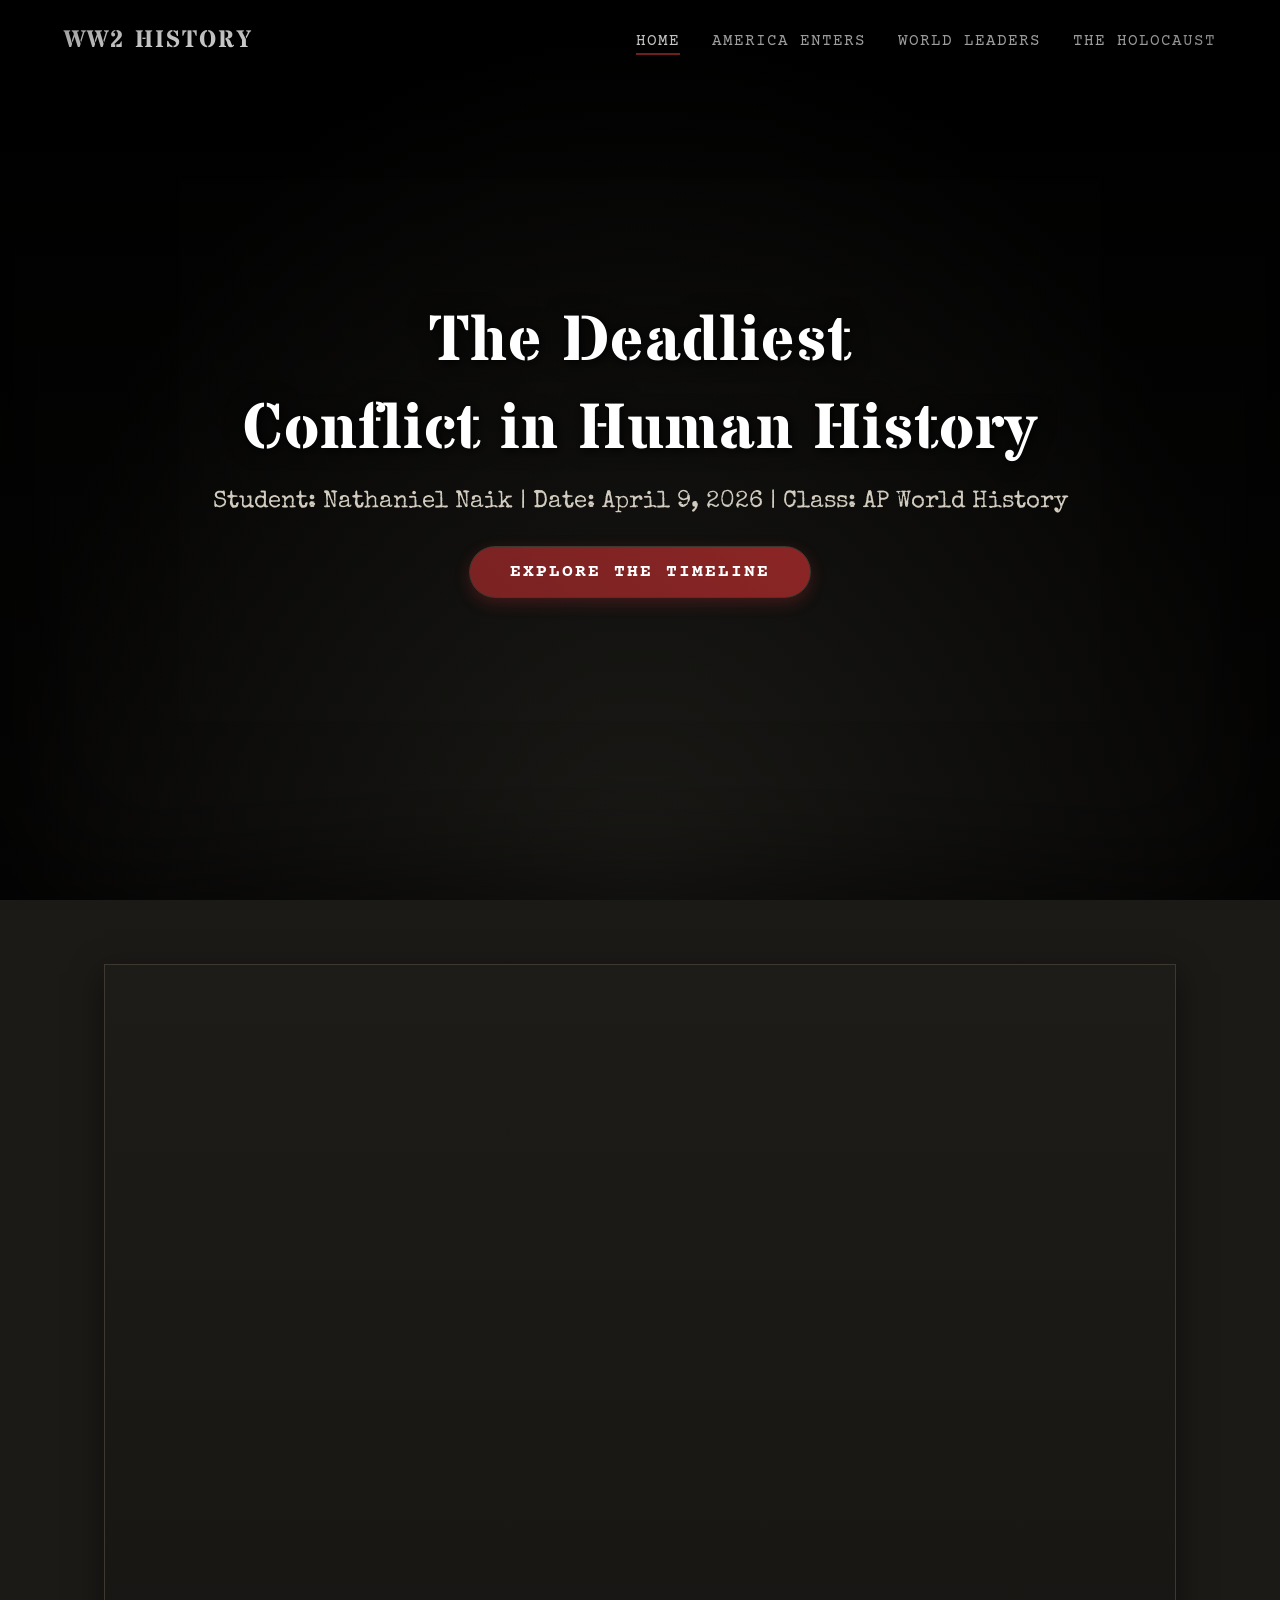
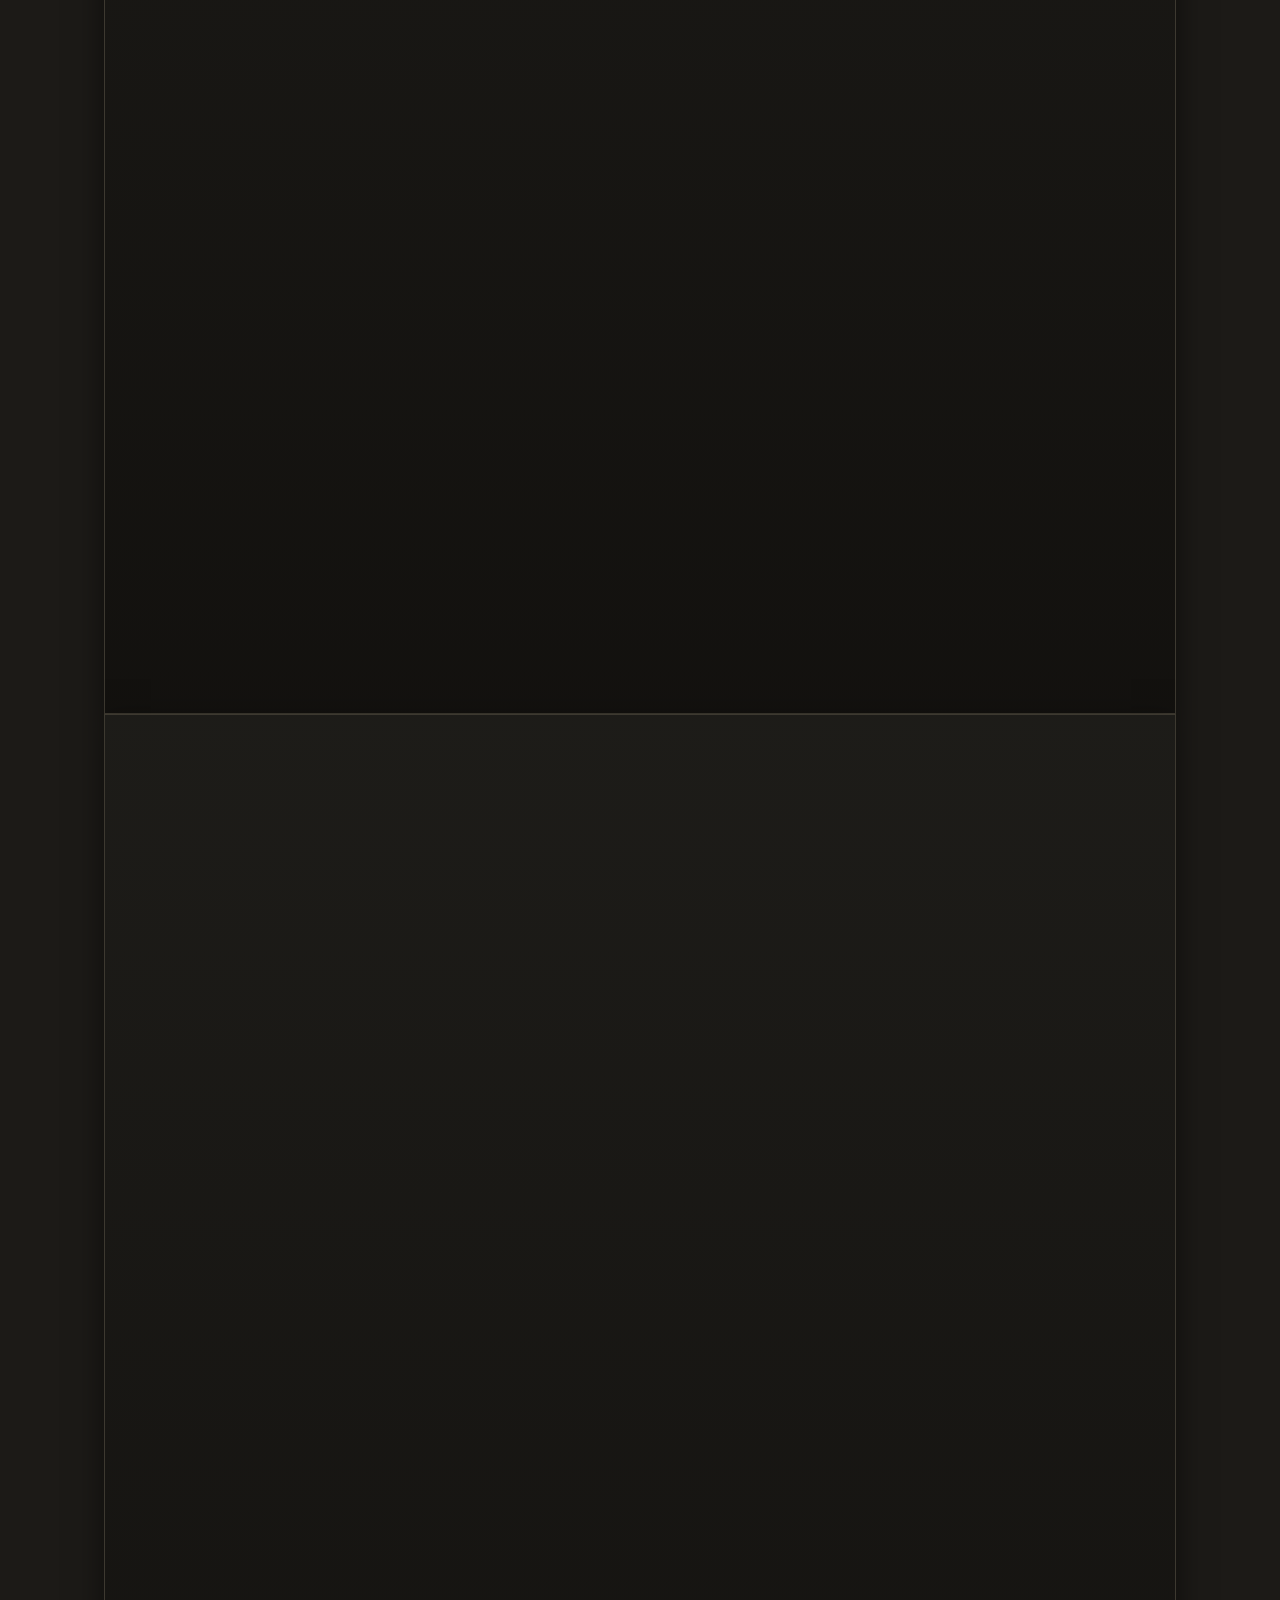
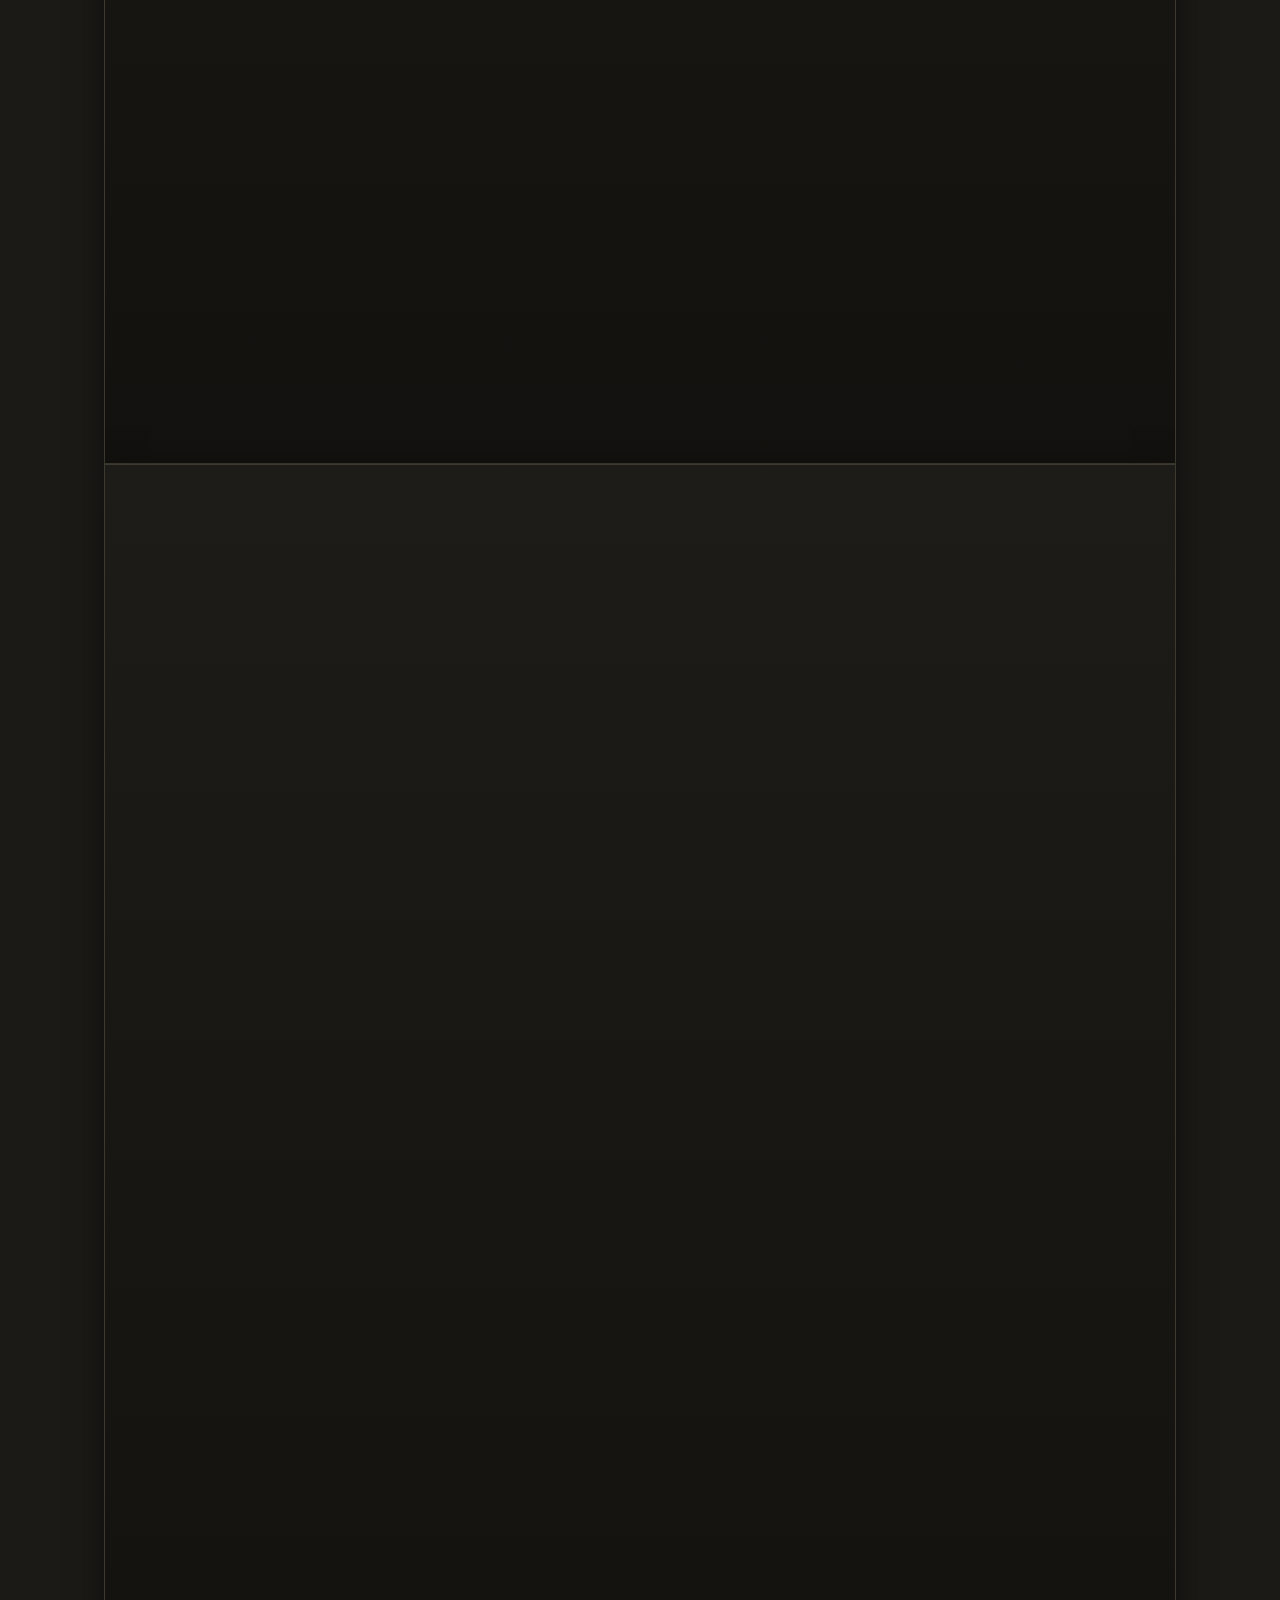
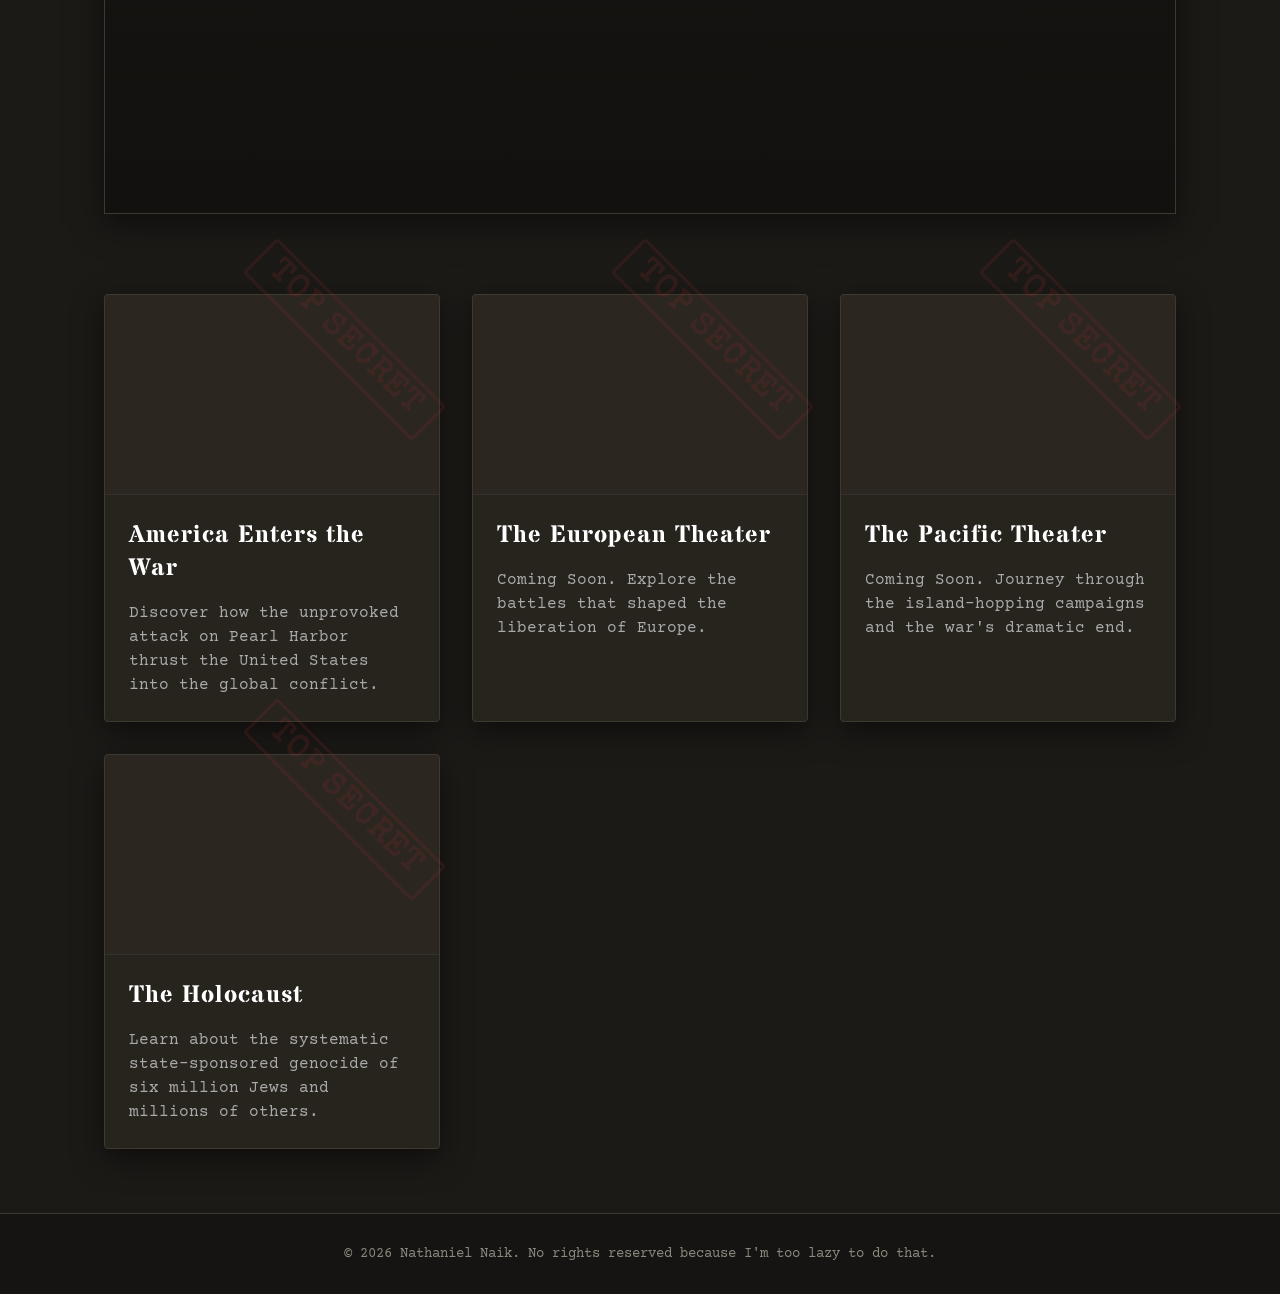
==== commit 910fe3f8: "Added sticky scrolling to the mainpage and fixed a few random bugs" ====
--- a/index.html
+++ b/index.html
@@ -311,6 +311,205 @@
             100% { transform: scale(1); }
         }
 
+        /* Accessibility Focus States */
+        :focus-visible {
+            outline: 2px dashed var(--accent-color);
+            outline-offset: 4px;
+            border-radius: 2px;
+        }
+
+        /* Narrative Scrolling Effect */
+        .narrative-container {
+            display: flex;
+            flex-direction: column;
+            gap: 0;
+            margin-bottom: 5rem;
+        }
+
+        .narrative-section {
+            min-height: 150vh;
+            display: block;
+            position: relative;
+            background-color: var(--card-bg);
+            border: 1px solid #3d3930;
+            box-shadow: 0 10px 30px rgba(0,0,0,0.5);
+            background-blend-mode: multiply;
+            background-size: cover;
+            background-position: center;
+            background-attachment: fixed;
+        }
+
+        .narrative-section::before {
+            content: '';
+            position: absolute;
+            top: 0; left: 0; right: 0; bottom: 0;
+            background: linear-gradient(to bottom, rgba(28,27,24,0.9), rgba(10,9,8,0.7));
+            z-index: 0;
+            pointer-events: none;
+        }
+
+        .narrative-section.parallax-1 {
+            background-image: url('https://upload.wikimedia.org/wikipedia/commons/thumb/d/d3/Wehrmacht_soldiers_in_Poland%2C_September_1939.jpg/1200px-Wehrmacht_soldiers_in_Poland%2C_September_1939.jpg');
+        }
+
+        .narrative-section.parallax-2 {
+            background-image: url('https://upload.wikimedia.org/wikipedia/commons/thumb/1/1d/St_Paul%27s_survives.jpg/1200px-St_Paul%27s_survives.jpg');
+        }
+        
+        .narrative-section.parallax-3 {
+            background-image: url('https://upload.wikimedia.org/wikipedia/commons/thumb/9/9c/Yalta_summit_1945_with_Churchill%2C_Roosevelt%2C_Stalin.jpg/1200px-Yalta_summit_1945_with_Churchill%2C_Roosevelt%2C_Stalin.jpg');
+        }
+
+        .narrative-content {
+            position: sticky;
+            top: 50vh;
+            transform: translateY(calc(-50% + var(--scroll-y, 20px))) scale(var(--scroll-s, 0.9));
+            opacity: var(--scroll-o, 0);
+            margin: 0 auto;
+            z-index: 1;
+            max-width: 900px;
+            text-align: center;
+            background: rgba(28, 26, 23, 0.6);
+            padding: 3rem;
+            border-radius: 4px;
+            border: 1px solid rgba(139, 37, 37, 0.2);
+            backdrop-filter: blur(5px);
+            will-change: transform, opacity;
+        }
+        
+        .narrative-content:hover {
+            transform: translateY(calc(-50% + var(--scroll-y, 0px))) scale(calc(var(--scroll-s, 1) + 0.02));
+            transition: transform 0.3s ease;
+        }
+
+        .narrative-content h2 {
+            font-size: 3rem;
+            color: #fff;
+            margin-bottom: 2rem;
+            text-shadow: 2px 2px 10px rgba(0,0,0,0.9);
+        }
+
+        .narrative-content h2::after {
+            content: '';
+            position: absolute;
+            width: 50%;
+            height: 3px;
+            background: var(--accent-color);
+            bottom: -10px;
+            left: 25%;
+            box-shadow: 0 0 10px rgba(166,48,48,0.5);
+        }
+
+        .narrative-content p {
+            font-size: 1.4rem;
+            line-height: 1.8;
+            color: #e5e0d8;
+            text-shadow: 1px 1px 5px rgba(0,0,0,0.9);
+            font-weight: bold;
+        }
+        
+        /* Media Text Split Layout */
+        .media-text-split {
+            display: flow-root;
+            margin-top: 2rem;
+        }
+
+        .media-text-split .media-content {
+            float: right;
+            width: 45%;
+            min-width: 300px;
+            margin: 0.5rem 0 1.5rem 2.5rem;
+            display: flex;
+            flex-direction: column;
+            gap: 1.5rem;
+        }
+
+        .media-text-split.reverse .media-content {
+            float: left;
+            margin: 0.5rem 2.5rem 1.5rem 0;
+        }
+
+        .vintage-media {
+            width: 100%;
+            border-radius: 4px;
+            filter: grayscale(80%) sepia(30%) contrast(1.1);
+            border: 1px solid #3d3930;
+            box-shadow: 0 10px 25px rgba(0,0,0,0.5);
+            transition: filter 0.4s ease;
+        }
+
+        .vintage-media:hover {
+            filter: grayscale(10%) sepia(10%) contrast(1.1);
+        }
+
+        .audio-container {
+            background-color: var(--card-bg);
+            padding: 1.5rem;
+            border-radius: 4px;
+            border: 1px solid #3d3930;
+            box-shadow: 0 5px 15px rgba(0,0,0,0.3);
+            display: flex;
+            flex-direction: column;
+            gap: 1rem;
+            position: relative;
+            overflow: hidden;
+        }
+        
+        .audio-container::before {
+            content: 'AUDIO LOG';
+            position: absolute;
+            top: 5px;
+            right: 5px;
+            color: rgba(166, 48, 48, 0.2);
+            font-family: var(--font-typewriter);
+            font-size: 1.5rem;
+            font-weight: bold;
+            pointer-events: none;
+            z-index: 0;
+            transform: rotate(5deg);
+        }
+
+        .audio-container label {
+            color: #c2b280;
+            font-family: var(--font-typewriter);
+            font-size: 1rem;
+            letter-spacing: 1px;
+            z-index: 1;
+            border-bottom: 1px dashed #3d3930;
+            padding-bottom: 5px;
+        }
+
+        .audio-container audio {
+            width: 100%;
+            outline: none;
+            z-index: 1;
+        }
+
+        @media (max-width: 768px) {
+            .media-text-split .media-content, .media-text-split.reverse .media-content {
+                float: none;
+                width: 100%;
+                min-width: unset;
+                margin: 0 0 2rem 0;
+            }
+            .narrative-content {
+                padding: 1.5rem;
+            }
+            .narrative-content h2 {
+                font-size: 2rem;
+            }
+            .narrative-content p {
+                font-size: 1.1rem;
+            }
+            .narrative-section {
+                padding: 1rem;
+                min-height: 50vh;
+            }
+            .narrative-container {
+                gap: 5vh;
+            }
+        }
+
         /* Main Content */
         main {
             padding: 4rem 5%;
@@ -970,12 +1169,12 @@
     <nav class="navbar">
         <div class="logo">WW2 History</div>
         <ul class="nav-links">
-            <li><a href="#" onclick="showPage('home')" class="active">Home</a></li>
-            <li><a href="#" onclick="showPage('america')">America Enters</a></li>
-            <li><a href="#" onclick="showPage('leaders')">World Leaders</a></li>
-            <li><a href="#" onclick="showPage('holocaust')">The Holocaust</a></li>
+            <li><a href="#" onclick="showPage('home')" class="active" aria-label="Go to Home page">Home</a></li>
+            <li><a href="#" onclick="showPage('america')" aria-label="Go to America Enters page">America Enters</a></li>
+            <li><a href="#" onclick="showPage('leaders')" aria-label="Go to World Leaders page">World Leaders</a></li>
+            <li><a href="#" onclick="showPage('holocaust')" aria-label="Go to The Holocaust page">The Holocaust</a></li>
         </ul>
-        <div class="hamburger">
+        <div class="hamburger" role="button" aria-label="Toggle navigation menu" tabindex="0">
             <div class="line"></div>
             <div class="line"></div>
             <div class="line"></div>
@@ -988,22 +1187,34 @@
             <div class="hero-content">
                 <h1 class="typing-text">The Deadliest<br>Conflict in Human History</h1>
                 <p class="fade-in-up delay-1">Student: Nathaniel Naik | Date: April 9, 2026 | Class: AP World History</p>
-                <a href="#" onclick="showPage('america')" class="btn fade-in-up delay-2">Explore the Timeline</a>
+                <a href="#" onclick="showPage('america')" class="btn fade-in-up delay-2" aria-label="Explore the Timeline">Explore the Timeline</a>
             </div>
         </header>
 
         <main id="explore">
-            <section class="intro content-section hidden">
-                <h2>A World Torn Apart</h2>
-                <p>World War II (1939–1945) was the deadliest and most widespread conflict in human history, involving the vast majority of the world's nations. It was fought primarily between two major military alliances: the Axis powers (led by Nazi Germany, Imperial Japan, and Fascist Italy) and the Allies (led by the United Kingdom, the Soviet Union, and the United States).</p>
-                <br>
-                <p>The war began on September 1, 1939, when Germany invaded Poland, prompting Britain and France to declare war. The conflict escalated into a truly global war following the Japanese attack on Pearl Harbor in December 1941, which brought the United States into the fight. The war was characterized by unprecedented industrial-scale warfare, massive bombing campaigns of civilian populations, and the horrors of the Holocaust, resulting in an estimated 70 to 85 million fatalities.</p>
-                <br>
-                <p>The conflict concluded with the unconditional surrender of Germany in May 1945 and the formal surrender of Japan in September 1945 following the dropping of atomic bombs on Hiroshima and Nagasaki. The aftermath radically shifted the global power dynamic, leading to the creation of the United Nations to foster international cooperation and the onset of the Cold War.</p>
+            <section class="narrative-container">
+                <div class="narrative-section parallax-1">
+                    <div class="narrative-content">
+                        <h2>A World Torn Apart</h2>
+                        <p>World War II (1939–1945) was the deadliest and most widespread conflict in human history, involving the vast majority of the world's nations. It was fought primarily between two major military alliances: the Axis powers (led by Nazi Germany, Imperial Japan, and Fascist Italy) and the Allies (led by the United Kingdom, the Soviet Union, and the United States).</p>
+                    </div>
+                </div>
+                
+                <div class="narrative-section parallax-2">
+                    <div class="narrative-content">
+                        <p>The war began on September 1, 1939, when Germany invaded Poland, prompting Britain and France to declare war. The conflict escalated into a truly global war following the Japanese attack on Pearl Harbor in December 1941, which brought the United States into the fight. The war was characterized by unprecedented industrial-scale warfare, massive bombing campaigns of civilian populations, and the horrors of the Holocaust, resulting in an estimated 70 to 85 million fatalities.</p>
+                    </div>
+                </div>
+                
+                <div class="narrative-section parallax-3">
+                    <div class="narrative-content">
+                        <p>The conflict concluded with the unconditional surrender of Germany in May 1945 and the formal surrender of Japan in September 1945 following the dropping of atomic bombs on Hiroshima and Nagasaki. The aftermath radically shifted the global power dynamic, leading to the creation of the United Nations to foster international cooperation and the onset of the Cold War.</p>
+                    </div>
+                </div>
             </section>
 
             <section class="topics-grid">
-                <div class="topic-card hidden scale-in delay-1" onclick="showPage('america')">
+                <div class="topic-card hidden scale-in delay-1" onclick="showPage('america')" role="button" tabindex="0" aria-label="Go to America Enters page">
                     <div class="card-image" style="background-image: url('https://upload.wikimedia.org/wikipedia/commons/thumb/c/c7/Pearl_Harbor_bombing.jpg/800px-Pearl_Harbor_bombing.jpg');"></div>
                     <div class="card-content">
                         <h3>America Enters the War</h3>
@@ -1027,7 +1238,7 @@
                     </div>
                 </div>
 
-                <div class="topic-card hidden scale-in delay-4" onclick="showPage('holocaust')">
+                <div class="topic-card hidden scale-in delay-4" onclick="showPage('holocaust')" role="button" tabindex="0" aria-label="Go to The Holocaust page">
                     <div class="card-image" style="background-image: url('https://upload.wikimedia.org/wikipedia/commons/thumb/1/1b/Auschwitz_Birkenau_main_gate.jpg/800px-Auschwitz_Birkenau_main_gate.jpg');"></div>
                     <div class="card-content">
                         <h3>The Holocaust</h3>
@@ -1259,30 +1470,72 @@
         <main>
             <section class="content-section hidden">
                 <h2 class="section-title">The Roots of Hatred</h2>
-                <p>The Holocaust, or the Shoah, did not begin with gas chambers; it began with words, prejudice, and legally sanctioned discrimination. Following their rise to power in 1933, Adolf Hitler and the Nazi Party rapidly transformed Germany into a totalitarian state built upon the deeply flawed pseudoscientific ideology of Aryan racial supremacy. Antisemitism, which had existed in Europe for centuries, was weaponized and codified into state law. The passage of the Nuremberg Laws in 1935 stripped German Jews of their citizenship, prohibited them from marrying non-Jews, and systematically excluded them from public life, education, and many professions.</p>
-                <br>
-                <p>Through relentless propaganda orchestrated by Joseph Goebbels, the state dehumanized the Jewish population, portraying them as an existential threat to the German nation. This normalization of hatred culminated in the violent pogroms of Kristallnacht (The Night of Broken Glass) in 1938, where Jewish businesses, homes, and synagogues were burned, and tens of thousands of Jewish men were sent to concentration camps. It was a terrifying turning point that signaled the transition from discriminatory legislation to state-sponsored physical violence.</p>
+                <div class="media-text-split">
+                    <div class="media-content">
+                        <img src="https://encyclopedia.ushmm.org/images/large/d15c66f6-0876-4544-89a4-855495ea604d.jpeg" class="vintage-media" alt="Nazi SA members holding signs to boycott a Jewish business in Braunschweig, 1933.">
+                        <div class="audio-container">
+                            <label>German Propaganda Broadcast</label>
+                            <audio controls aria-label="Audio recording of a historical broadcast during the rise of the Nazi regime">
+                                <source src="https://s3.amazonaws.com/RE-Warehouse/w/winston_churchill_speeches_and_radio_broadcasts_1934-11-16_the_threat_of_nazi_germany.mp3" type="audio/mpeg">
+                                Your browser does not support the audio element.
+                            </audio>
+                        </div>
+                    </div>
+                    <div class="text-content">
+                        <p>The Holocaust, or the Shoah, did not begin with gas chambers; it began with words, prejudice, and legally sanctioned discrimination. Following their rise to power in 1933, Adolf Hitler and the Nazi Party rapidly transformed Germany into a totalitarian state built upon the deeply flawed pseudoscientific ideology of Aryan racial supremacy. Antisemitism, which had existed in Europe for centuries, was weaponized and codified into state law. The passage of the Nuremberg Laws in 1935 stripped German Jews of their citizenship, prohibited them from marrying non-Jews, and systematically excluded them from public life, education, and many professions.</p>
+                        <br>
+                        <p>Through relentless propaganda orchestrated by Joseph Goebbels, the state dehumanized the Jewish population, portraying them as an existential threat to the German nation. This normalization of hatred culminated in the violent pogroms of Kristallnacht (The Night of Broken Glass) in 1938, where Jewish businesses, homes, and synagogues were burned, and tens of thousands of Jewish men were sent to concentration camps. It was a terrifying turning point that signaled the transition from discriminatory legislation to state-sponsored physical violence.</p>
+                    </div>
+                </div>
             </section>
 
             <section class="content-section hidden">
                 <h2 class="section-title">Ghettos and the Escalation of Terror</h2>
-                <p>As Nazi Germany invaded Poland in 1939 and subsequently conquered much of Europe, millions of Jewish civilians fell under German control. To isolate and control these populations, Nazi authorities forced Jews out of their homes and crowded them into designated, tightly sealed urban districts known as ghettos. The conditions within these ghettos—such as those in Warsaw and Łódź—were deliberately designed to be lethal. Overcrowding, rampant disease, deliberate starvation, and lack of basic sanitation claimed hundreds of thousands of lives before the mass deportations even began.</p>
-                <br>
-                <p>Behind the front lines of the advancing German army in the Soviet Union, the violence escalated drastically. Mobile killing squads known as the Einsatzgruppen, heavily assisted by local collaborators, followed the regular military and carried out mass shootings. Entire Jewish communities were rounded up, forced to dig their own graves in ravines and forests, and executed en masse. It is estimated that nearly two million Jews were murdered in these "Holocaust by bullets" operations.</p>
+                <div class="media-text-split reverse">
+                    <div class="media-content">
+                        <img src="https://encyclopedia.ushmm.org/images/large/5645dd58-35a6-4ed2-b309-1164e0d6d3da.jpeg" class="vintage-media" alt="German soldiers leading Jewish men, women, and children out of the Warsaw Ghetto, 1943.">
+                    </div>
+                    <div class="text-content">
+                        <p>As Nazi Germany invaded Poland in 1939 and subsequently conquered much of Europe, millions of Jewish civilians fell under German control. To isolate and control these populations, Nazi authorities forced Jews out of their homes and crowded them into designated, tightly sealed urban districts known as ghettos. The conditions within these ghettos—such as those in Warsaw and Łódź—were deliberately designed to be lethal. Overcrowding, rampant disease, deliberate starvation, and lack of basic sanitation claimed hundreds of thousands of lives before the mass deportations even began.</p>
+                        <br>
+                        <p>Behind the front lines of the advancing German army in the Soviet Union, the violence escalated drastically. Mobile killing squads known as the Einsatzgruppen, heavily assisted by local collaborators, followed the regular military and carried out mass shootings. Entire Jewish communities were rounded up, forced to dig their own graves in ravines and forests, and executed en masse. It is estimated that nearly two million Jews were murdered in these "Holocaust by bullets" operations.</p>
+                    </div>
+                </div>
             </section>
 
             <section class="content-section hidden">
                 <h2 class="section-title">The "Final Solution"</h2>
-                <p>In January 1942, high-ranking Nazi officials convened at the Wannsee Conference to coordinate the logistical execution of what they euphemistically called the "Final Solution to the Jewish Question." The focus shifted from mass shootings, which were deemed inefficient and psychologically taxing for the perpetrators, to an industrialized system of mass murder. Six major extermination camps were constructed in occupied Poland, including Auschwitz-Birkenau, Treblinka, Sobibor, and Belzec.</p>
-                <br>
-                <p>Victims from across Europe were packed into cattle cars without food, water, or ventilation for journeys that could last for days. Upon arrival, families were immediately separated during the "selection" process. Those deemed fit for slave labor faced brutal conditions, starvation, and arbitrary execution. The vast majority—including children, the elderly, and the pregnant—were sent directly to gas chambers disguised as shower rooms. This mechanized, factory-like approach to genocide was unprecedented in human history.</p>
+                <div class="media-text-split">
+                    <div class="media-content">
+                        <img src="https://upload.wikimedia.org/wikipedia/commons/thumb/5/52/Auschwitz_Birkenau_gate.jpg/800px-Auschwitz_Birkenau_gate.jpg" class="vintage-media" alt="The main gate and train tracks leading into the Auschwitz-Birkenau extermination camp.">
+                        <div class="audio-container">
+                            <label> Survivor Testimony</label>
+                            <audio controls aria-label="Audio recording of Edward R. Murrow's Buchenwald report">
+                                <source src="https://s3.amazonaws.com/RE-Warehouse/_num/1945_radio_news_1945-04-15_cbs_-_edward_r_murrow_-_buchenwald_report.mp3" type="audio/mpeg">
+                                Your browser does not support the audio element.
+                            </audio>
+                        </div>
+                    </div>
+                    <div class="text-content">
+                        <p>In January 1942, high-ranking Nazi officials convened at the Wannsee Conference to coordinate the logistical execution of what they euphemistically called the "Final Solution to the Jewish Question." The focus shifted from mass shootings, which were deemed inefficient and psychologically taxing for the perpetrators, to an industrialized system of mass murder. Six major extermination camps were constructed in occupied Poland, including Auschwitz-Birkenau, Treblinka, Sobibor, and Belzec.</p>
+                        <br>
+                        <p>Victims from across Europe were packed into cattle cars without food, water, or ventilation for journeys that could last for days. Upon arrival, families were immediately separated during the "selection" process. Those deemed fit for slave labor faced brutal conditions, starvation, and arbitrary execution. The vast majority—including children, the elderly, and the pregnant—were sent directly to gas chambers disguised as shower rooms. This mechanized, factory-like approach to genocide was unprecedented in human history.</p>
+                    </div>
+                </div>
             </section>
 
             <section class="content-section hidden">
                 <h2 class="section-title">Legacy and Remembrance</h2>
-                <p>By the time Allied forces penetrated Germany and Poland, discovering the horrifying reality of the camps, the scale of the devastation was almost incomprehensible. Six million Jewish men, women, and children had been murdered—representing two-thirds of Europe's Jewish population. The Nazi regime also targeted and systematically murdered millions of others they deemed "undesirable," including Romani people, people with disabilities, Soviet prisoners of war, Polish civilians, homosexuals, and political dissidents.</p>
-                <br>
-                <p>The liberation of the camps revealed mountains of corpses, starving survivors barely clinging to life, and the undeniable physical evidence of an industrialized genocide. The subsequent Nuremberg Trials established the concept of "crimes against humanity," holding high-ranking Nazi officials accountable for their atrocities. Today, the Holocaust stands as a profound, agonizing reminder of the absolute extremes of human cruelty, underscoring the critical necessity of defending human rights and combating hatred in all its forms.</p>
+                <div class="media-text-split reverse">
+                    <div class="media-content">
+                        <img src="https://upload.wikimedia.org/wikipedia/commons/thumb/f/f6/Buchenwald_survivors_in_barracks.jpg/800px-Buchenwald_survivors_in_barracks.jpg" class="vintage-media" alt="Survivors looking out from their barracks at Buchenwald concentration camp after liberation, 1945.">
+                    </div>
+                    <div class="text-content">
+                        <p>By the time Allied forces penetrated Germany and Poland, discovering the horrifying reality of the camps, the scale of the devastation was almost incomprehensible. Six million Jewish men, women, and children had been murdered—representing two-thirds of Europe's Jewish population. The Nazi regime also targeted and systematically murdered millions of others they deemed "undesirable," including Romani people, people with disabilities, Soviet prisoners of war, Polish civilians, homosexuals, and political dissidents.</p>
+                        <br>
+                        <p>The liberation of the camps revealed mountains of corpses, starving survivors barely clinging to life, and the undeniable physical evidence of an industrialized genocide. The subsequent Nuremberg Trials established the concept of "crimes against humanity," holding high-ranking Nazi officials accountable for their atrocities. Today, the Holocaust stands as a profound, agonizing reminder of the absolute extremes of human cruelty, underscoring the critical necessity of defending human rights and combating hatred in all its forms.</p>
+                    </div>
+                </div>
             </section>
         </main>
     </div>
@@ -1387,6 +1640,47 @@
                         timelineProgress.style.height = '0px';
                     }
                 }
+
+                // Sticky Scrollytelling Effect
+                const narrativeSections = document.querySelectorAll('.page.active .narrative-section');
+                narrativeSections.forEach(section => {
+                    const rect = section.getBoundingClientRect();
+                    const content = section.querySelector('.narrative-content');
+                    const windowHeight = window.innerHeight;
+                    
+                    // Calculate distances from the center of the screen
+                    const topDist = rect.top - windowHeight / 2;
+                    const bottomDist = rect.bottom - windowHeight / 2;
+                    
+                    let opacity = 0;
+                    let scale = 0.9;
+                    let translateY = 20; 
+                    
+                    if (topDist <= 0 && bottomDist >= 0) {
+                        // Center of screen is inside the section
+                        opacity = 1;
+                        scale = 1;
+                        translateY = 0;
+                    } else if (topDist > 0 && topDist < windowHeight / 2) {
+                        // Section is entering from bottom
+                        const progress = 1 - (topDist / (windowHeight / 2));
+                        opacity = progress;
+                        scale = 0.9 + (0.1 * progress);
+                        translateY = 20 * (1 - progress);
+                    } else if (bottomDist < 0 && bottomDist > -windowHeight / 2) {
+                        // Section is leaving at the top
+                        const progress = 1 - (Math.abs(bottomDist) / (windowHeight / 2));
+                        opacity = progress;
+                        scale = 0.9 + (0.1 * progress);
+                        translateY = -20 * (1 - progress);
+                    }
+                    
+                    if (content) {
+                        content.style.setProperty('--scroll-o', opacity);
+                        content.style.setProperty('--scroll-s', scale);
+                        content.style.setProperty('--scroll-y', translateY + 'px');
+                    }
+                });
             });
 
             // Mobile Menu Toggle
@@ -1398,7 +1692,26 @@
                     navLinks.classList.toggle('active');
                     hamburger.classList.toggle('active');
                 });
+                hamburger.addEventListener('keydown', (e) => {
+                    if (e.key === 'Enter' || e.key === ' ') {
+                        e.preventDefault();
+                        navLinks.classList.toggle('active');
+                        hamburger.classList.toggle('active');
+                    }
+                });
             }
+            
+            // Add keyboard support for interactive elements with onclick
+            document.querySelectorAll('[onclick]').forEach(el => {
+                if(el.tagName !== 'A' && el.getAttribute('tabindex') === '0') {
+                    el.addEventListener('keydown', (e) => {
+                        if (e.key === 'Enter' || e.key === ' ') {
+                            e.preventDefault();
+                            el.click();
+                        }
+                    });
+                }
+            });
 
             // Intersection Observer for scroll animations
             const observerOptions = {
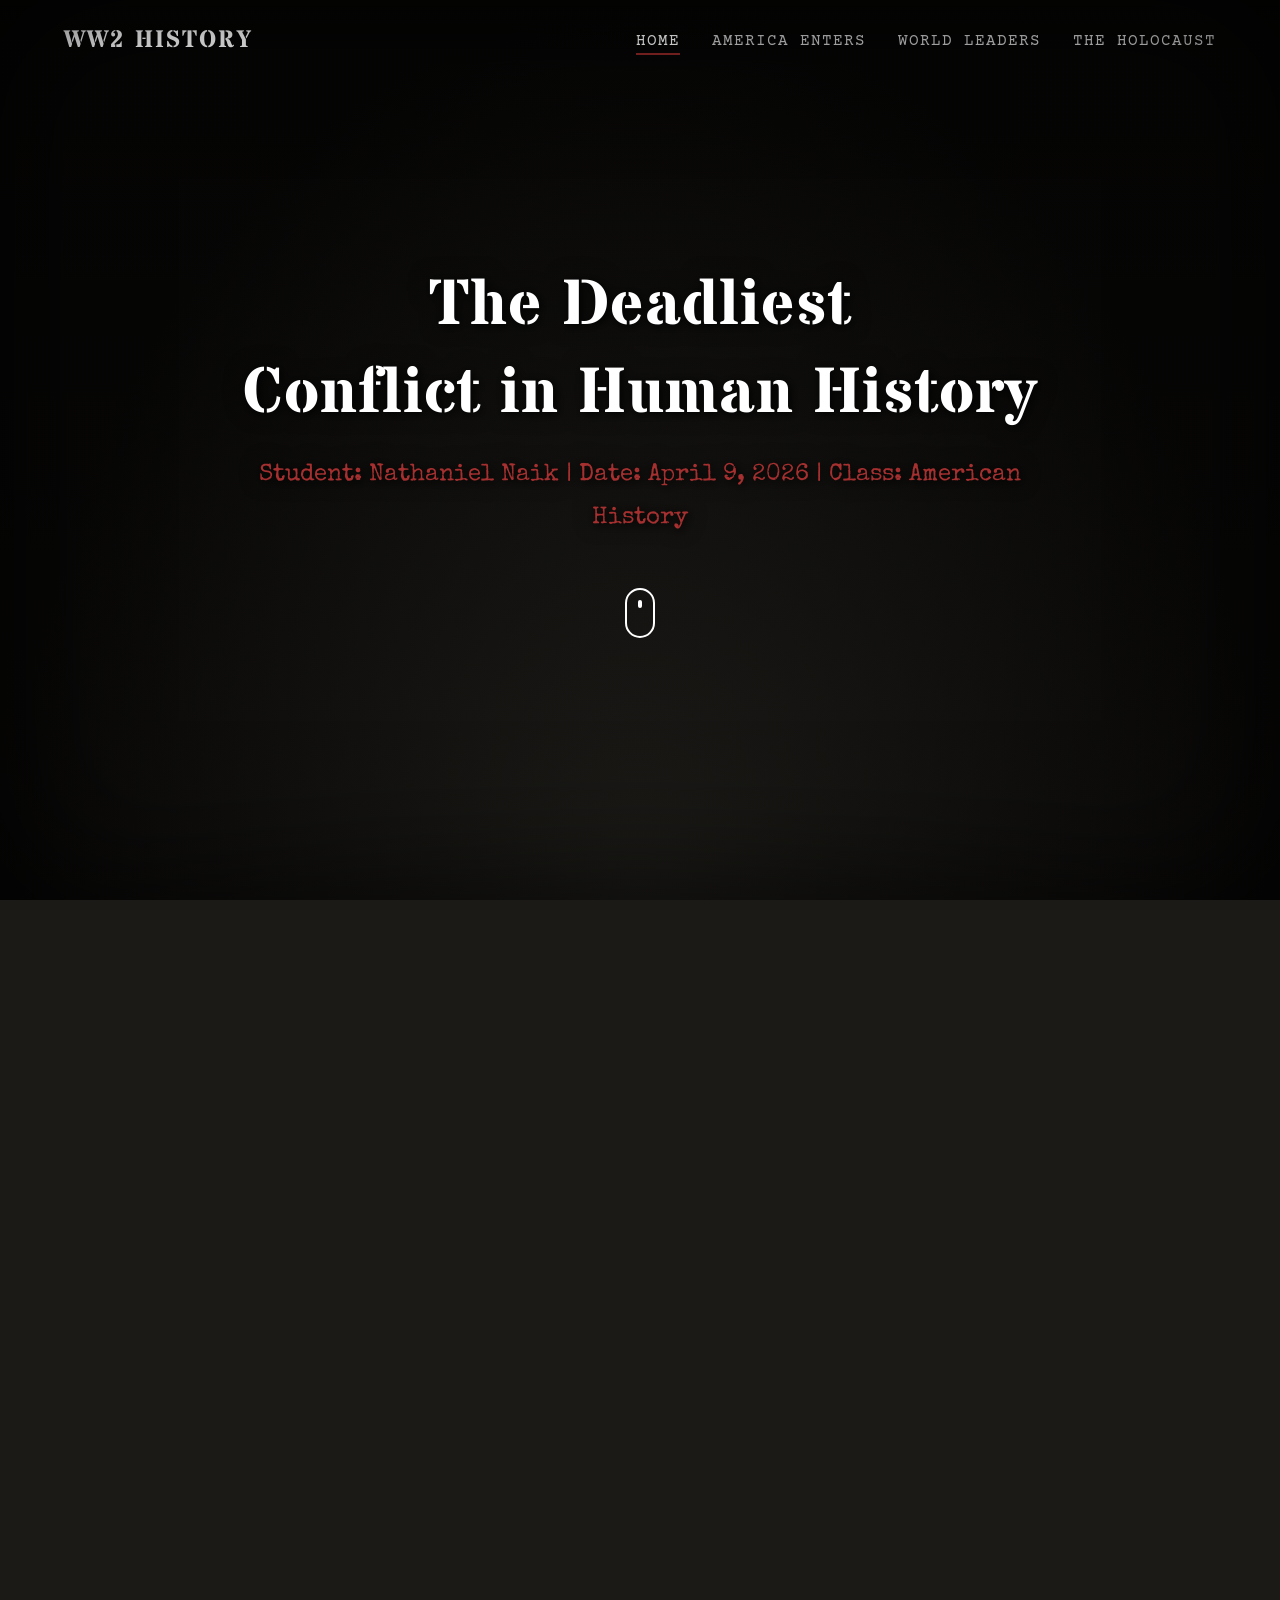
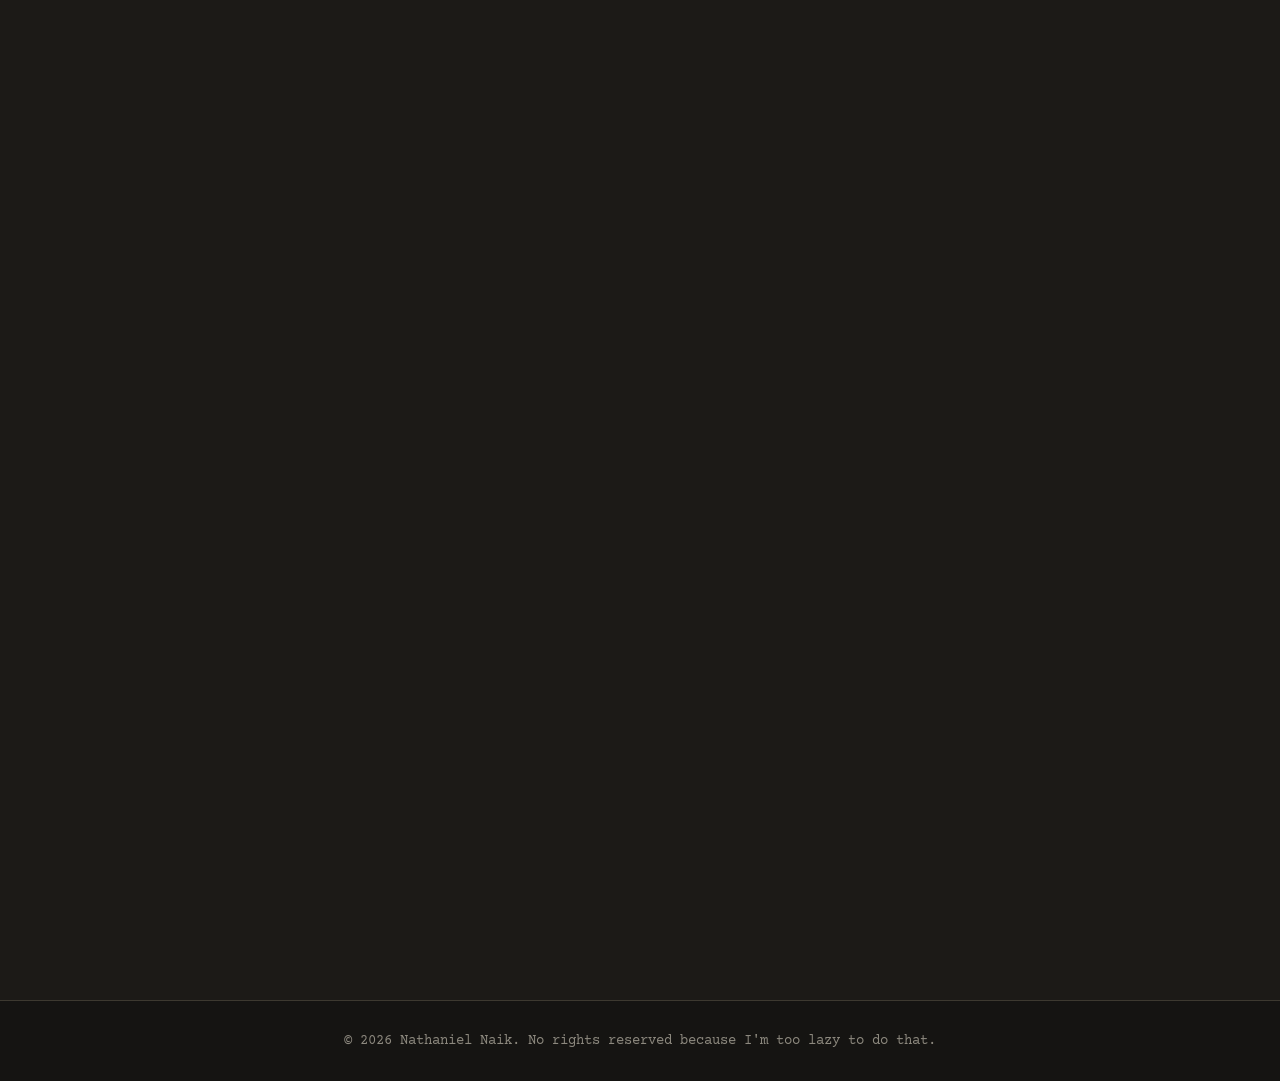
==== commit 34a05418: "Added cinematic main page" ====
--- a/index.html
+++ b/index.html
@@ -28,7 +28,6 @@
             font-family: var(--font-body);
             background-color: var(--bg-color);
             color: var(--text-color);
-            overflow-x: hidden;
             scroll-behavior: smooth;
             background: var(--bg-color);
             /* Concrete/Grunge Texture + Map Grid */
@@ -42,7 +41,7 @@
         }
 
         /* Animated Film Grain - Increased opacity and adjusted blend mode so it's actually visible */
-        body::after {
+        .film-grain {
             animation: grain 8s steps(10) infinite;
             background-image: url("https://www.transparenttextures.com/patterns/stucco.png");
             content: "";
@@ -52,19 +51,31 @@
             position: fixed;
             top: -100%;
             width: 300%;
-            z-index: 9999;
+            z-index: 999999;
             pointer-events: none;
-            mix-blend-mode: color-burn;
+        }
+
+        @keyframes grain {
+            0%, 100% { transform: translate(0, 0); }
+            10% { transform: translate(-1%, -2%); }
+            20% { transform: translate(-3%, 1%); }
+            30% { transform: translate(1%, -5%); }
+            40% { transform: translate(-1%, 5%); }
+            50% { transform: translate(-3%, 2%); }
+            60% { transform: translate(3%, 0%); }
+            70% { transform: translate(0%, 3%); }
+            80% { transform: translate(1%, 5%); }
+            90% { transform: translate(-2%, 2%); }
         }
 
         /* Vignette to frame the screen like an old camera/dossier file */
-        body::before {
+        .vignette-overlay {
             content: "";
             position: fixed;
             top: 0; left: 0; right: 0; bottom: 0;
             box-shadow: inset 0 0 150px rgba(0,0,0,0.8);
             pointer-events: none;
-            z-index: 9998;
+            z-index: 999998;
         }
 
         h1, h2, h3, h4, h5, h6 {
@@ -97,8 +108,13 @@
             justify-content: space-between;
             align-items: center;
             background: transparent;
-            transition: background 0.4s ease, padding 0.4s ease;
+            transition: background 0.4s ease, padding 0.4s ease, transform 0.4s ease;
+            transform: translateY(-100%);
             z-index: 1000;
+        }
+
+        .navbar.show-nav {
+            transform: translateY(0);
         }
 
         .navbar.scrolled {
@@ -320,73 +336,100 @@
 
         /* Narrative Scrolling Effect */
         .narrative-container {
+            position: relative;
+            left: 50%;
+            right: 50%;
+            margin-left: -50vw;
+            margin-right: -50vw;
+            width: 100vw;
+            height: 1000vh; /* Increased scrollable duration for longer holds and gaps */
+        }
+
+        .narrative-sticky {
+            position: sticky;
+            top: 0;
+            height: 100vh;
+            width: 100vw;
+            overflow: hidden;
             display: flex;
-            flex-direction: column;
-            gap: 0;
-            margin-bottom: 5rem;
-        }
-
-        .narrative-section {
-            min-height: 150vh;
-            display: block;
-            position: relative;
-            background-color: var(--card-bg);
-            border: 1px solid #3d3930;
-            box-shadow: 0 10px 30px rgba(0,0,0,0.5);
+            align-items: center;
+            justify-content: center;
+        }
+
+        .narrative-bg {
+            position: absolute;
+            top: 0; left: 0; right: 0; bottom: 0;
+            background-color: var(--bg-color);
             background-blend-mode: multiply;
             background-size: cover;
             background-position: center;
-            background-attachment: fixed;
-        }
-
-        .narrative-section::before {
+            opacity: var(--scroll-o, 0);
+            will-change: opacity;
+        }
+
+        .narrative-bg::before {
             content: '';
             position: absolute;
             top: 0; left: 0; right: 0; bottom: 0;
-            background: linear-gradient(to bottom, rgba(28,27,24,0.9), rgba(10,9,8,0.7));
+            background: radial-gradient(ellipse at bottom, rgba(28,27,24,0.8) 0%, rgba(0,0,0,0.7) 70%), linear-gradient(to bottom, rgba(0,0,0,0.4) 0%, var(--bg-color) 100%);
             z-index: 0;
             pointer-events: none;
         }
 
-        .narrative-section.parallax-1 {
+        /* Re-use the existing hero background for the first slide */
+        .narrative-bg.parallax-0 {
+            background-image: url('https://upload.wikimedia.org/wikipedia/commons/thumb/1/1d/St_Paul%27s_survives.jpg/1920px-St_Paul%27s_survives.jpg');
+        }
+
+        .narrative-bg.parallax-1 {
             background-image: url('https://upload.wikimedia.org/wikipedia/commons/thumb/d/d3/Wehrmacht_soldiers_in_Poland%2C_September_1939.jpg/1200px-Wehrmacht_soldiers_in_Poland%2C_September_1939.jpg');
         }
 
-        .narrative-section.parallax-2 {
-            background-image: url('https://upload.wikimedia.org/wikipedia/commons/thumb/1/1d/St_Paul%27s_survives.jpg/1200px-St_Paul%27s_survives.jpg');
+        .narrative-bg.parallax-2 {
+            /* Handled inline in slide 2 */
         }
         
-        .narrative-section.parallax-3 {
+        .narrative-bg.parallax-3 {
+            /* Handled inline in slide 3 */
+        }
+
+        .narrative-bg.parallax-4 {
             background-image: url('https://upload.wikimedia.org/wikipedia/commons/thumb/9/9c/Yalta_summit_1945_with_Churchill%2C_Roosevelt%2C_Stalin.jpg/1200px-Yalta_summit_1945_with_Churchill%2C_Roosevelt%2C_Stalin.jpg');
         }
 
         .narrative-content {
-            position: sticky;
-            top: 50vh;
-            transform: translateY(calc(-50% + var(--scroll-y, 20px))) scale(var(--scroll-s, 0.9));
+            position: absolute;
+            transform: translateY(var(--scroll-y, 0px));
             opacity: var(--scroll-o, 0);
-            margin: 0 auto;
             z-index: 1;
             max-width: 900px;
             text-align: center;
-            background: rgba(28, 26, 23, 0.6);
-            padding: 3rem;
-            border-radius: 4px;
-            border: 1px solid rgba(139, 37, 37, 0.2);
-            backdrop-filter: blur(5px);
+            padding: 0 2rem;
             will-change: transform, opacity;
-        }
-        
-        .narrative-content:hover {
-            transform: translateY(calc(-50% + var(--scroll-y, 0px))) scale(calc(var(--scroll-s, 1) + 0.02));
-            transition: transform 0.3s ease;
+            pointer-events: auto; /* Re-enable pointer events for the button */
+        }
+
+        /* Make the hero title styling apply seamlessly in the scroller */
+        .narrative-content h1 {
+            font-size: 4rem;
+            color: #fff;
+            margin-bottom: 1rem;
+            text-shadow: 2px 2px 8px rgba(0,0,0,0.8), 0 0 20px rgba(0,0,0,0.5);
+        }
+
+        .narrative-content .subtitle {
+            font-size: 1.5rem;
+            color: #d1ccbf;
+            margin-bottom: 2rem;
+            font-weight: 300;
+            font-family: var(--font-typewriter);
         }
 
         .narrative-content h2 {
-            font-size: 3rem;
+            font-size: 3.5rem;
             color: #fff;
             margin-bottom: 2rem;
-            text-shadow: 2px 2px 10px rgba(0,0,0,0.9);
+            text-shadow: 2px 2px 15px rgba(0,0,0,1), 0 0 30px rgba(0,0,0,0.8);
         }
 
         .narrative-content h2::after {
@@ -401,11 +444,21 @@
         }
 
         .narrative-content p {
-            font-size: 1.4rem;
+            font-size: 1.6rem;
             line-height: 1.8;
-            color: #e5e0d8;
-            text-shadow: 1px 1px 5px rgba(0,0,0,0.9);
+            color: #f5f0e6;
+            text-shadow: 2px 2px 10px rgba(0,0,0,1), 0 0 20px rgba(0,0,0,0.8);
             font-weight: bold;
+        }
+        
+        .next-section-container {
+            display: flex;
+            justify-content: center;
+            align-items: center;
+            padding: 4rem 0 2rem;
+            animation: fadeInUp 1s ease forwards;
+            opacity: 0;
+            animation-delay: 0.5s;
         }
         
         /* Media Text Split Layout */
@@ -926,8 +979,8 @@
         .page.active {
             opacity: 1;
             visibility: visible;
-            transform: scale(1) translateY(0);
-            filter: blur(0);
+            transform: none;
+            filter: none;
             position: relative;
             height: auto;
             overflow: visible;
@@ -1182,71 +1235,45 @@
     </nav>
 
     <div id="home-page" class="page active">
-        <header class="hero" id="home-hero">
-            <div class="hero-overlay"></div>
-            <div class="hero-content">
-                <h1 class="typing-text">The Deadliest<br>Conflict in Human History</h1>
-                <p class="fade-in-up delay-1">Student: Nathaniel Naik | Date: April 9, 2026 | Class: AP World History</p>
-                <a href="#" onclick="showPage('america')" class="btn fade-in-up delay-2" aria-label="Explore the Timeline">Explore the Timeline</a>
+        <section class="narrative-container">
+            <div class="narrative-sticky">
+                <!-- Slide 0: The Hero -->
+                <div class="narrative-bg parallax-0"></div>
+                <div class="narrative-bg parallax-1"></div>
+                <div class="narrative-bg parallax-2"></div>
+                <div class="narrative-bg parallax-3"></div>
+                <div class="narrative-bg parallax-4"></div>
+                
+                <div class="narrative-content slide-0">
+                    <h1>The Deadliest<br>Conflict in Human History</h1>
+                    <p class="subtitle" style="color:#a63030;">Student: Nathaniel Naik | Date: April 9, 2026 | Class: American History</p>
+                    <div style="margin-top: 3rem; display: flex; flex-direction: column; align-items: center; gap: 0.8rem;">
+                        <div class="mouse"></div>
+                    </div>
+                </div>
+
+                <div class="narrative-content slide-1">
+                    <h2>A World Torn Apart</h2>
+                    <p>World War II (1939–1945) was the deadliest and most widespread conflict in human history, involving the vast majority of the world's nations. It was fought primarily between two major military alliances: the Axis powers (led by Nazi Germany, Imperial Japan, and Fascist Italy) and the Allies (led by the United Kingdom, the Soviet Union, and the United States).</p>
+                </div>
+                
+                <div class="narrative-content slide-2">
+                    <div style="position: absolute; top: 50%; left: 50%; transform: translate(-50%, calc(-50% - var(--scroll-y, 0px) * 0.7)); width: 100vw; height: 100vh; background-image: url('https://www.nationalww2museum.org/sites/default/files/2023-10/Defilada_wojsk_niemieckich_w_Warszawie_%282-105%29.jpg'); background-size: cover; background-position: center; opacity: 0.25; pointer-events: none; mask-image: radial-gradient(ellipse at center, black 10%, transparent 65%); -webkit-mask-image: radial-gradient(ellipse at center, black 10%, transparent 65%);"></div>
+                    <p style="position: relative; z-index: 2;">The war began on September 1, 1939, when Germany invaded Poland, prompting Britain and France to declare war. The conflict escalated into a truly global war following the Japanese attack on Pearl Harbor in December 1941, which brought the United States into the fight. The war was characterized by unprecedented industrial-scale warfare, massive bombing campaigns of civilian populations, and the horrors of the Holocaust, resulting in an estimated 70 to 85 million fatalities.</p>
+                </div>
+                
+                <div class="narrative-content slide-3">
+                    <div style="position: absolute; top: 50%; left: 50%; transform: translate(-50%, calc(-50% - var(--scroll-y, 0px) * 0.7)); width: 100vw; height: 100vh; background-image: url('https://i.natgeofe.com/n/3634a023-1169-4e7e-abde-a5e0a61986a1/germany-surrenders-wwii-04.jpg'); background-size: cover; background-position: center; opacity: 0.25; pointer-events: none; mask-image: radial-gradient(ellipse at center, black 10%, transparent 65%); -webkit-mask-image: radial-gradient(ellipse at center, black 10%, transparent 65%);"></div>
+                    <p style="position: relative; z-index: 2;">The conflict concluded with the unconditional surrender of Germany in May 1945 and the formal surrender of Japan in September 1945 following the dropping of atomic bombs on Hiroshima and Nagasaki. The aftermath radically shifted the global power dynamic, leading to the creation of the United Nations to foster international cooperation and the onset of the Cold War.</p>
+                </div>
+
+                <div class="narrative-content slide-4">
+                    <div class="next-section-container" style="padding-top: 0; animation: none; opacity: 1;">
+                        <a href="#" onclick="showPage('america')" class="btn" aria-label="Go to America Enters page">Continue to America Enters &rarr;</a>
+                    </div>
+                </div>
             </div>
-        </header>
-
-        <main id="explore">
-            <section class="narrative-container">
-                <div class="narrative-section parallax-1">
-                    <div class="narrative-content">
-                        <h2>A World Torn Apart</h2>
-                        <p>World War II (1939–1945) was the deadliest and most widespread conflict in human history, involving the vast majority of the world's nations. It was fought primarily between two major military alliances: the Axis powers (led by Nazi Germany, Imperial Japan, and Fascist Italy) and the Allies (led by the United Kingdom, the Soviet Union, and the United States).</p>
-                    </div>
-                </div>
-                
-                <div class="narrative-section parallax-2">
-                    <div class="narrative-content">
-                        <p>The war began on September 1, 1939, when Germany invaded Poland, prompting Britain and France to declare war. The conflict escalated into a truly global war following the Japanese attack on Pearl Harbor in December 1941, which brought the United States into the fight. The war was characterized by unprecedented industrial-scale warfare, massive bombing campaigns of civilian populations, and the horrors of the Holocaust, resulting in an estimated 70 to 85 million fatalities.</p>
-                    </div>
-                </div>
-                
-                <div class="narrative-section parallax-3">
-                    <div class="narrative-content">
-                        <p>The conflict concluded with the unconditional surrender of Germany in May 1945 and the formal surrender of Japan in September 1945 following the dropping of atomic bombs on Hiroshima and Nagasaki. The aftermath radically shifted the global power dynamic, leading to the creation of the United Nations to foster international cooperation and the onset of the Cold War.</p>
-                    </div>
-                </div>
-            </section>
-
-            <section class="topics-grid">
-                <div class="topic-card hidden scale-in delay-1" onclick="showPage('america')" role="button" tabindex="0" aria-label="Go to America Enters page">
-                    <div class="card-image" style="background-image: url('https://upload.wikimedia.org/wikipedia/commons/thumb/c/c7/Pearl_Harbor_bombing.jpg/800px-Pearl_Harbor_bombing.jpg');"></div>
-                    <div class="card-content">
-                        <h3>America Enters the War</h3>
-                        <p>Discover how the unprovoked attack on Pearl Harbor thrust the United States into the global conflict.</p>
-                    </div>
-                </div>
-                
-                <div class="topic-card disabled hidden scale-in delay-2">
-                    <div class="card-image" style="background-image: url('https://upload.wikimedia.org/wikipedia/commons/thumb/d/d1/D-Day_landing_at_Normandy.jpg/800px-D-Day_landing_at_Normandy.jpg');"></div>
-                    <div class="card-content">
-                        <h3>The European Theater</h3>
-                        <p>Coming Soon. Explore the battles that shaped the liberation of Europe.</p>
-                    </div>
-                </div>
-
-                <div class="topic-card disabled hidden scale-in delay-3">
-                    <div class="card-image" style="background-image: url('https://upload.wikimedia.org/wikipedia/commons/thumb/b/b3/Atomic_bomb_1945_mission_patch.jpg/800px-Atomic_bomb_1945_mission_patch.jpg');"></div>
-                    <div class="card-content">
-                        <h3>The Pacific Theater</h3>
-                        <p>Coming Soon. Journey through the island-hopping campaigns and the war's dramatic end.</p>
-                    </div>
-                </div>
-
-                <div class="topic-card hidden scale-in delay-4" onclick="showPage('holocaust')" role="button" tabindex="0" aria-label="Go to The Holocaust page">
-                    <div class="card-image" style="background-image: url('https://upload.wikimedia.org/wikipedia/commons/thumb/1/1b/Auschwitz_Birkenau_main_gate.jpg/800px-Auschwitz_Birkenau_main_gate.jpg');"></div>
-                    <div class="card-content">
-                        <h3>The Holocaust</h3>
-                        <p>Learn about the systematic state-sponsored genocide of six million Jews and millions of others.</p>
-                    </div>
-                </div>
-            </section>
-        </main>
+        </section>
     </div>
 
     <div id="america-page" class="page">
@@ -1341,6 +1368,10 @@
                 </div>
             </div>
 
+            <section class="next-section-container">
+                <a href="#" onclick="showPage('leaders')" class="btn" aria-label="Go to World Leaders page">Continue to World Leaders &rarr;</a>
+            </section>
+
         </main>
     </div>
 
@@ -1368,8 +1399,8 @@
                     </div>
                     <div class="leader-info">
                         <h3>Franklin D. Roosevelt</h3>
-                        <p>Franklin D. Roosevelt emerged as a beacon of hope during the Great Depression, projecting immense confidence and utilizing innovative 'fireside chats' to communicate directly with the American people. His pragmatic, reassuring leadership style allowed him to push through sweeping New Deal reforms and win an unprecedented four terms as President.</p>
-                        <p>As war loomed, Roosevelt proved to be a masterful political tactician. He gradually prepared an isolationist nation for global conflict through initiatives like the Lend-Lease program, serving as the "Arsenal of Democracy" before officially entering the war. His ability to build and maintain the 'Grand Alliance' with vastly different figures like Churchill and Stalin was crucial to securing an Allied victory.</p>
+                        <p>Franklin D. Roosevelt gave people hope during the Great Depression. He showed great confidence and used new radio broadcasts called "fireside chats" to talk directly to the American people. His practical and comforting leadership style helped him pass large New Deal laws and win four terms as President, which no one else has done.</p>
+                        <p>As war approached, Roosevelt proved to be a highly skilled politician. He slowly prepared a country that wanted to avoid war for a global conflict through programs like Lend-Lease. The U.S. acted as the "Arsenal of Democracy" by supplying weapons before officially fighting. His ability to create and keep the "Grand Alliance" with very different leaders like Churchill and Stalin was extremely important for the Allies to win.</p>
                         <audio controls aria-label="Audio recording of Franklin D. Roosevelt's speech" title="Play audio of Franklin D. Roosevelt">
                             <source src="https://s3.amazonaws.com/RE-Warehouse/f/franklin_d_roosevelt_1940-12-29_great_arsenal_of_democracy_speech.mp3" type="audio/mpeg">
                             Your browser does not support the audio element.
@@ -1383,8 +1414,8 @@
                     </div>
                     <div class="leader-info">
                         <h3>Winston Churchill</h3>
-                        <p>Winston Churchill spent much of the 1930s in political isolation as a prescient voice warning against the rising threat of Nazi Germany—a stance that catapulted him to Prime Minister when the policy of appeasement failed in 1940. Known for his bulldog-like stubbornness and unparalleled mastery of the English language, his stirring speeches became a weapon in themselves.</p>
-                        <p>By promising nothing but "blood, toil, tears, and sweat," he stiffened British resolve during their darkest hours of the Blitz, ensuring the island nation stood firm when all of Western Europe had fallen. He led from the front with a hands-on, deeply involved military style, demanding constant action and famously refusing to entertain any thought of surrender.</p>
+                        <p>Winston Churchill spent most of the 1930s out of power, warning people early about the growing danger of Nazi Germany. This warning helped him become Prime Minister in 1940 after attempts to make peace with Germany failed. He was known for being very stubborn and being a great speaker. His powerful speeches were so effective they helped fight the war.</p>
+                        <p>He promised the country only "blood, toil, tears, and sweat." This made the British people brave during the heavy bombing of the Blitz, making sure Britain kept fighting even after the rest of Western Europe was defeated. He was very involved in military planning. He always wanted to attack and completely refused to ever surrender.</p>
                         <audio controls aria-label="Audio recording of Winston Churchill's speech" title="Play audio of Winston Churchill">
                             <source src="https://s3.amazonaws.com/RE-Warehouse/w/winston_churchill_speeches_and_radio_broadcasts_1934-11-16_the_threat_of_nazi_germany.mp3" type="audio/ogg">
                             Your browser does not support the audio element.
@@ -1398,8 +1429,8 @@
                     </div>
                     <div class="leader-info">
                         <h3>Joseph Stalin</h3>
-                        <p>Joseph Stalin rose from a radical Bolshevik operative to the absolute dictator of the Soviet Union, systematically outmaneuvering and eliminating key rivals. His leadership was defined by extreme paranoia, an iron-fisted totalitarianism, and an obsession with rapid industrialization, solidifying a terrifying cult of personality at the cost of millions of lives.</p>
-                        <p>As a war leader during the Nazi invasion, Stalin rebounded from initial shock with ruthless, unyielding directives like Order No. 227 ("Not One Step Back"). He demanded total obedience and immense, unprecedented sacrifice from the Soviet people, ruling through sheer terror while maintaining a rigid grip on the military apparatus that would eventually turn the tide of the war.</p>
+                        <p>Joseph Stalin rose from a communist rebel to the complete ruler of the Soviet Union by outsmarting and killing his rivals. His leadership was defined by being very suspicious of others, having total control over everyone, and forcing the country to build factories quickly. He made people treat him like a god, but his actions caused millions of people to die.</p>
+                        <p>When Nazi Germany invaded, Stalin recovered from his early shock by giving strict and cruel orders, like Order No. 227 ("Not One Step Back"). He demanded complete obedience and huge sacrifices from the Soviet people. He ruled using extreme fear while keeping tight control over the army. This army would eventually start winning the war.</p>
                         <audio controls aria-label="Audio recording of Joseph Stalin's speech" title="Play audio of Joseph Stalin">
                             <source src="https://s3.amazonaws.com/RE-Warehouse/_num/1945_radio_news_1945-04-27_cbs_-_edward_r_murrow_-_stalin_speech.mp3" type="audio/ogg">
                             Your browser does not support the audio element.
@@ -1409,12 +1440,12 @@
 
                 <div class="leader-card hidden delay-4">
                     <div class="leader-portrait">
-                        <img src="https://res.cloudinary.com/aenetworks/image/upload/c_fill,ar_2,w_3840,h_1920,g_auto/dpr_auto/f_auto/q_auto:eco/v1/adolf-hitler-gettyimages-119505258" alt="Adolf Hitler">
+                        <img src="https://lh3.googleusercontent.com/ci/AL18g_QXVHPNn_eOPRsDarKcfOsnC8Vy2MEUPR4tjTObj5bMU9Xn8Ge7YGjBjPKJBfhTdgvaH4qV=s1200" alt="Adolf Hitler">
                     </div>
                     <div class="leader-info">
                         <h3>Adolf Hitler</h3>
-                        <p>Adolf Hitler capitalized on the economic devastation of the Weimar Republic, rising to power through mesmerizing, deeply theatrical speeches and the violent intimidation tactics of his paramilitary forces. His leadership style was driven by manic obsession and absolute fanaticism, cultivating a "Führer" cult of personality that demanded unquestioning loyalty over competence.</p>
-                        <p>His horrific ideology of Aryan racial supremacy served as the foundational law of the Third Reich, culminating in the systematic genocide of the Holocaust. Administratively, Hitler ruled through a chaotic system of overlapping, competing bureaucracies, ensuring that all final authority rested solely in his hands, which ultimately led to erratic military blunders as his delusions deepened.</p>
+                        <p>Adolf Hitler took advantage of Germany's ruined economy. He gained power using dramatic speeches and violent gangs to scare people. His leadership style was driven by extreme obsession and extreme beliefs. He made people treat him as their supreme "Führer" (Leader) and cared more about blind loyalty than actual skill.</p>
+                        <p>His terrible belief that the Aryan race was better than everyone else became the main rule of his government. This belief led directly to the Holocaust, where millions of innocent people were murdered. He ran the government by creating a messy system of departments that fought with each other. This made sure he made every final decision. However, this caused him to make terrible military mistakes as he lost touch with reality.</p>
                         <audio controls aria-label="Audio recording of Adolf Hitler's speech" title="Play audio of Adolf Hitler">
                             <source src="https://s3.amazonaws.com/RE-Warehouse/v/voices_of_history_1934-01-30_hitler_reichstag_speech.mp3" type="audio/ogg">
                             Your browser does not support the audio element.
@@ -1428,8 +1459,8 @@
                     </div>
                     <div class="leader-info">
                         <h3>Benito Mussolini</h3>
-                        <p>Benito Mussolini capitalized on post-war Italian discontent, founding the Fascist movement and intimidating the government into handing over power through the theatrical "March on Rome" in 1922. He centralized absolute power around his own cult of personality, branding himself as "Il Duce" (The Leader).</p>
-                        <p>He ruled by projecting an image of fierce, hyper-masculine strength, promising a glorious return to the dominance of the ancient Roman Empire. His leadership heavily prioritized aggressive militarism, intense state propaganda, and grandiose posturing over pragmatic planning, ultimately leading Italy into disastrous, overextended military campaigns alongside Nazi Germany.</p>
+                        <p>Benito Mussolini used the anger of the Italian people after World War I. He started the Fascist movement and scared the government into giving him power during the "March on Rome" in 1922. He took all the power for himself, made people worship him, and called himself "Il Duce" (The Leader).</p>
+                        <p>He ruled by acting very tough and strong. He promised to make Italy as powerful as the ancient Roman Empire. He cared more about building up the military, spreading government lies, and showing off than he did about making practical plans. This eventually led Italy into terrible, failing wars alongside Nazi Germany.</p>
                         <audio controls aria-label="Audio recording of Benito Mussolini's speech" title="Play audio of Benito Mussolini">
                             <source src="https://upload.wikimedia.org/wikipedia/commons/7/7b/Benito_Mussolini_-_Dichiarazione_di_guerra_%2810_giugno_1940%29.ogg" type="audio/ogg">
                             Your browser does not support the audio element.
@@ -1439,18 +1470,22 @@
 
                 <div class="leader-card hidden delay-6">
                     <div class="leader-portrait">
-                        <img src="https://upload.wikimedia.org/wikipedia/commons/thumb/6/69/Hideki_Tojo.jpg/800px-Hideki_Tojo.jpg" alt="Hideki Tojo">
+                        <img src="https://static01.nyt.com/images/2021/06/16/world/16japan-tojo1/16japan-tojo1-mediumSquareAt3X.jpg" alt="Hideki Tojo">
                     </div>
                     <div class="leader-info">
                         <h3>Hideki Tojo</h3>
-                        <p>Hideki Tojo rose through the Imperial Japanese Army, earning the nickname "The Razor" for his sharp bureaucratic efficiency. A fierce nationalist, he became the face of Japanese expansionism, serving as Prime Minister and Minister of War simultaneously. Unlike European dictators, he was not an absolute sovereign, but a devoted bureaucratic loyalist who answered to Emperor Hirohito.</p>
-                        <p>His leadership style was deeply authoritarian and unyielding. As the primary architect of the preemptive strike on Pearl Harbor, Tojo enforced total national mobilization and severely restricted civilian liberties. He promoted a fanatic martial culture based on the Bushido code, demanding absolute loyalty and glorifying death before surrender across the Pacific Theater.</p>
+                        <p>Hideki Tojo moved up in the Japanese Army. People called him "The Razor" because he was very quick and organized. He was a strong nationalist who became the main leader of Japan's efforts to conquer other countries. He served as both Prime Minister and Minister of War at the same time. Unlike leaders in Europe, he was not a total dictator. He was a loyal official who followed the orders of Emperor Hirohito.</p>
+                        <p>He had a stubborn, strict, authoritarian leadership style. As the main planner of the surprise attack on Pearl Harbor, he forced the entire country to focus on the war and took away many freedoms from normal citizens. He pushed an extreme military culture based on the old samurai code. He demanded complete loyalty and taught soldiers that it was better to die fighting than to surrender.</p>
                         <audio controls aria-label="Audio recording of Hideki Tojo's speech" title="Play audio of Hideki Tojo">
                             <source src="https://s3.amazonaws.com/RE-Warehouse/_num/1941_radio_news_1941-12-07_nhk_-_gen_hideki_tojo_declares_war_on_the_allies.mp3" type="audio/mpeg">
                             Your browser does not support the audio element.
                         </audio>
                     </div>
                 </div>
+            </section>
+            
+            <section class="next-section-container">
+                <a href="#" onclick="showPage('holocaust')" class="btn" aria-label="Go to The Holocaust page">Continue to The Holocaust &rarr;</a>
             </section>
         </main>
     </div>
@@ -1537,12 +1572,19 @@
                     </div>
                 </div>
             </section>
+            
+            <section class="next-section-container">
+                <a href="#" onclick="showPage('home')" class="btn" aria-label="Return to Home page">&larr; Return to Home</a>
+            </section>
         </main>
     </div>
 
     <footer>
         <p>&copy; 2026 Nathaniel Naik. No rights reserved because I'm too lazy to do that.</p>
     </footer>
+
+    <div class="vignette-overlay"></div>
+    <div class="film-grain"></div>
 
     <script>
         document.addEventListener("DOMContentLoaded", () => {
@@ -1597,12 +1639,47 @@
             // Navbar Scroll Effect
             const navbar = document.querySelector('.navbar');
             let scrollIndicatorHidden = false;
+            let isTicking = false;
+            let navUnlocked = false;
             
             window.addEventListener('scroll', () => {
+                if (!isTicking) {
+                    window.requestAnimationFrame(() => {
+                        handleScroll();
+                        isTicking = false;
+                    });
+                    isTicking = true;
+                }
+            });
+
+            function handleScroll() {
+                const scrollBottom = window.innerHeight + window.scrollY;
+                const pageHeight = document.documentElement.scrollHeight;
+                
                 if (window.scrollY > 50) {
                     navbar.classList.add('scrolled');
                 } else {
                     navbar.classList.remove('scrolled');
+                }
+                
+                // Unlock the navbar forever once the user sees the continue button (slide 4)
+                const narrativeContainer = document.querySelector('.page.active .narrative-container');
+                if (narrativeContainer) {
+                    const rect = narrativeContainer.getBoundingClientRect();
+                    const windowHeight = window.innerHeight;
+                    let progress = -rect.top / (rect.height - windowHeight);
+                    
+                    if (progress > 0.85) {
+                        navUnlocked = true;
+                    }
+                } else if (scrollBottom >= pageHeight - 100) {
+                    navUnlocked = true;
+                }
+                
+                if (navUnlocked) {
+                    navbar.classList.add('show-nav');
+                } else {
+                    navbar.classList.remove('show-nav');
                 }
                 
                 // Fade out scroll indicator on America page permanently
@@ -1641,47 +1718,52 @@
                     }
                 }
 
-                // Sticky Scrollytelling Effect
-                const narrativeSections = document.querySelectorAll('.page.active .narrative-section');
-                narrativeSections.forEach(section => {
-                    const rect = section.getBoundingClientRect();
-                    const content = section.querySelector('.narrative-content');
+                // Smooth Continuous Scrollytelling Effect
+                if (narrativeContainer) {
+                    const rect = narrativeContainer.getBoundingClientRect();
                     const windowHeight = window.innerHeight;
                     
-                    // Calculate distances from the center of the screen
-                    const topDist = rect.top - windowHeight / 2;
-                    const bottomDist = rect.bottom - windowHeight / 2;
+                    // Limit progress strictly between 0 and 1
+                    let progress = -rect.top / (rect.height - windowHeight);
+                    progress = Math.max(0, Math.min(1, progress));
                     
-                    let opacity = 0;
-                    let scale = 0.9;
-                    let translateY = 20; 
+                    const bgs = document.querySelectorAll('.page.active .narrative-bg');
+                    const contents = document.querySelectorAll('.page.active .narrative-content');
+                    const slides = contents.length; // Will be 5
                     
-                    if (topDist <= 0 && bottomDist >= 0) {
-                        // Center of screen is inside the section
-                        opacity = 1;
-                        scale = 1;
-                        translateY = 0;
-                    } else if (topDist > 0 && topDist < windowHeight / 2) {
-                        // Section is entering from bottom
-                        const progress = 1 - (topDist / (windowHeight / 2));
-                        opacity = progress;
-                        scale = 0.9 + (0.1 * progress);
-                        translateY = 20 * (1 - progress);
-                    } else if (bottomDist < 0 && bottomDist > -windowHeight / 2) {
-                        // Section is leaving at the top
-                        const progress = 1 - (Math.abs(bottomDist) / (windowHeight / 2));
-                        opacity = progress;
-                        scale = 0.9 + (0.1 * progress);
-                        translateY = -20 * (1 - progress);
+                    for (let i = 0; i < slides; i++) {
+                        const ideal = i / (slides - 1); 
+                        const dist = Math.abs(progress - ideal);
+                        
+                        // Hold the text fully visible for a specific scroll radius, then fade out
+                        let opacity = 0;
+                        const holdRadius = 0.04;
+                        const fadeRadius = 0.11;
+                        
+                        if (dist <= holdRadius) {
+                            opacity = 1; // Fully faded in for a few seconds
+                        } else if (dist < fadeRadius) {
+                            opacity = 1 - ((dist - holdRadius) / (fadeRadius - holdRadius));
+                            // Easing curve for butter-smooth visual
+                            opacity = Math.pow(opacity, 1.5);
+                        }
+                        
+                        const signedDist = progress - ideal; 
+                        const translateY = signedDist * 500; // Dynamic drifting float effect
+                        
+                        if (bgs[i]) bgs[i].style.setProperty('--scroll-o', opacity);
+                        if (contents[i]) {
+                            contents[i].style.setProperty('--scroll-o', opacity);
+                            contents[i].style.setProperty('--scroll-y', translateY + 'px');
+                            // Ensure fading out text doesn't block clicks on the buttons
+                            contents[i].style.pointerEvents = opacity > 0.1 ? 'auto' : 'none';
+                        }
                     }
-                    
-                    if (content) {
-                        content.style.setProperty('--scroll-o', opacity);
-                        content.style.setProperty('--scroll-s', scale);
-                        content.style.setProperty('--scroll-y', translateY + 'px');
-                    }
-                });
-            });
+                }
+            }
+
+            // Initialize scroll variables immediately to prevent black screen on load
+            handleScroll();
 
             // Mobile Menu Toggle
             const hamburger = document.querySelector('.hamburger');
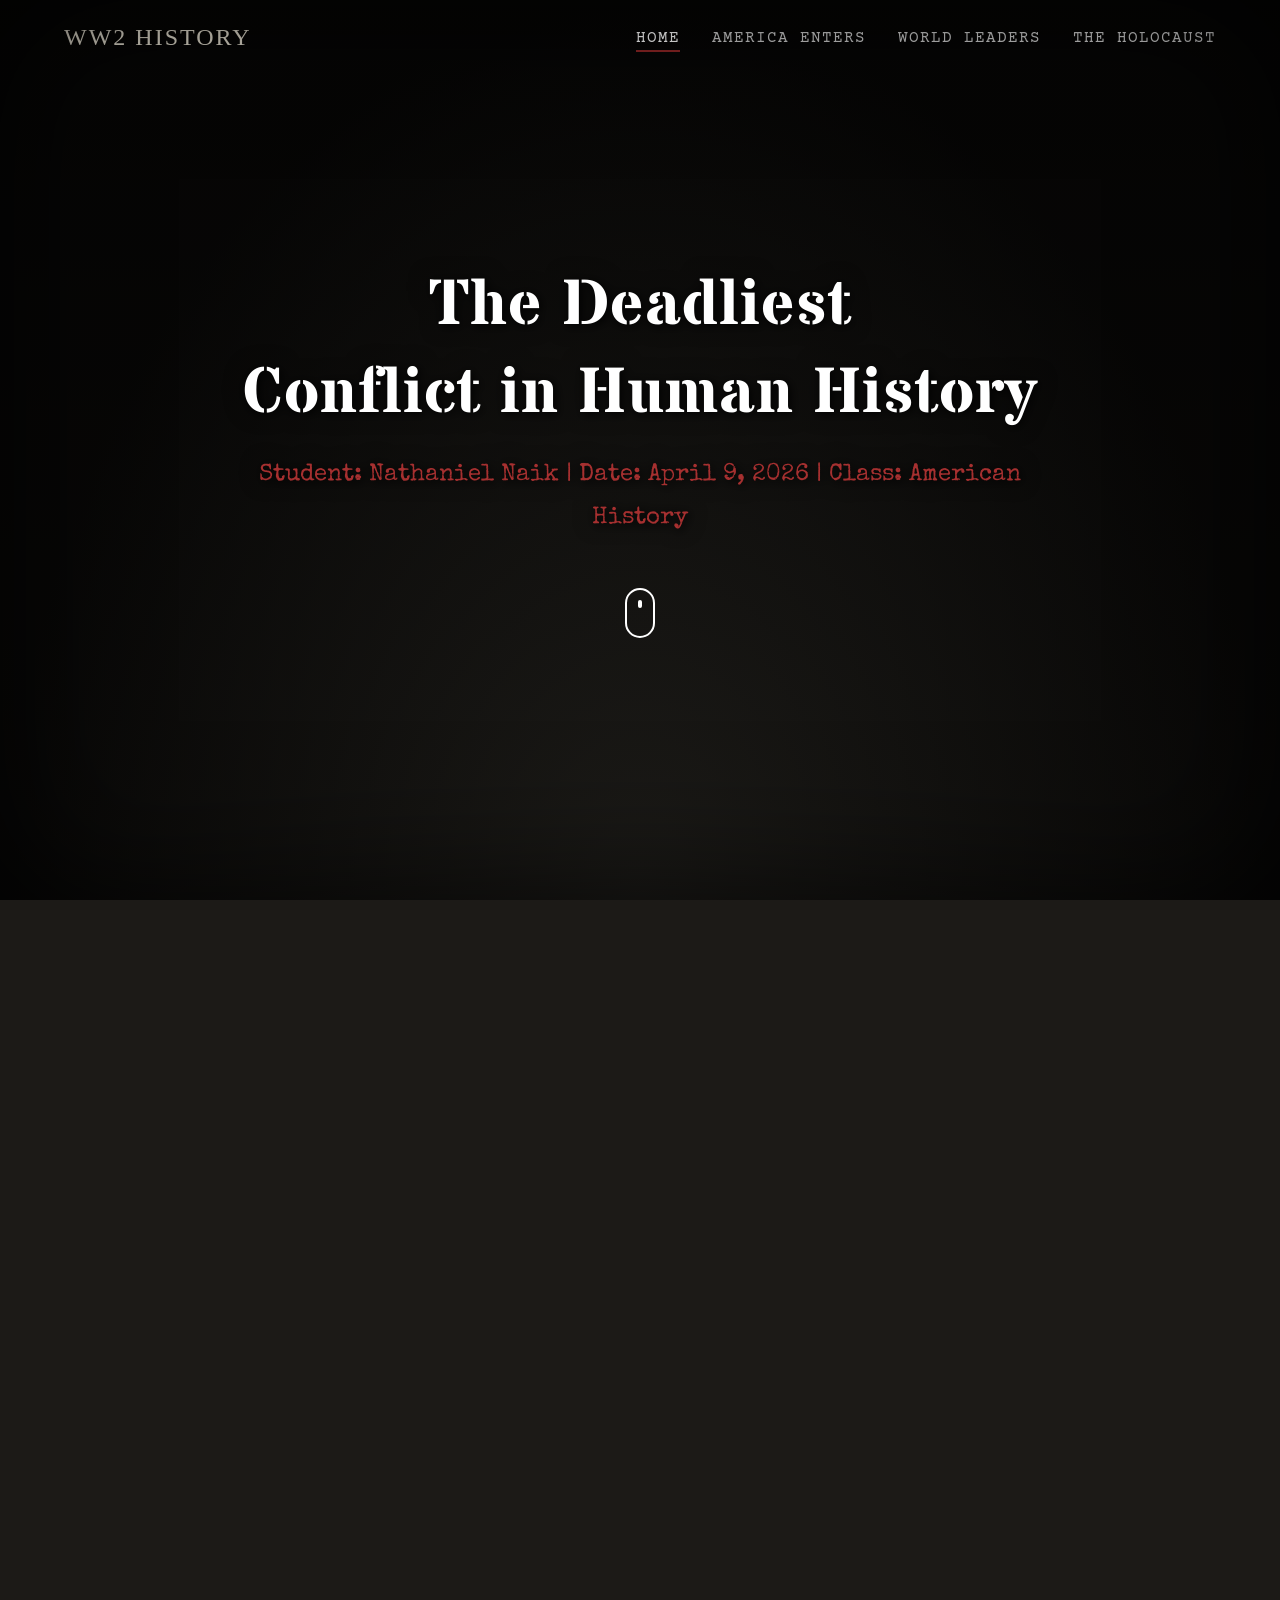
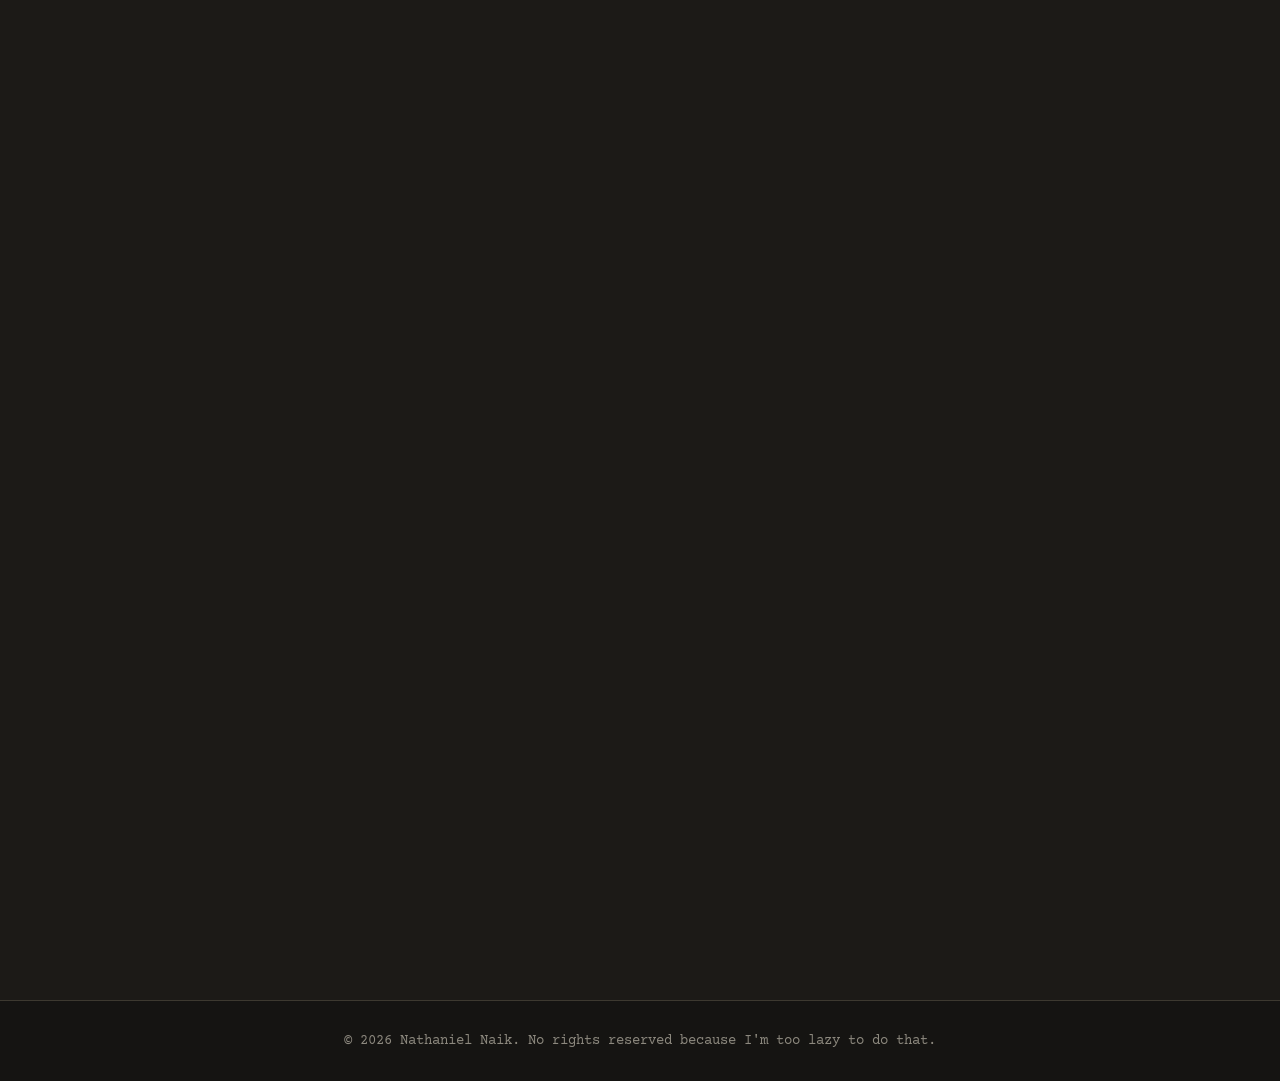
==== commit 8c941310: "updated UI" ====
--- a/index.html
+++ b/index.html
@@ -132,7 +132,7 @@
         .logo {
             font-family: var(--font-heading);
             font-size: 1.5rem;
-            font-weight: 700;
+            font-weight: 700d
             color: #fff;
             text-transform: uppercase;
             letter-spacing: 2px;
@@ -1258,13 +1258,13 @@
                 </div>
                 
                 <div class="narrative-content slide-2">
-                    <div style="position: absolute; top: 50%; left: 50%; transform: translate(-50%, calc(-50% - var(--scroll-y, 0px) * 0.7)); width: 100vw; height: 100vh; background-image: url('https://www.nationalww2museum.org/sites/default/files/2023-10/Defilada_wojsk_niemieckich_w_Warszawie_%282-105%29.jpg'); background-size: cover; background-position: center; opacity: 0.25; pointer-events: none; mask-image: radial-gradient(ellipse at center, black 10%, transparent 65%); -webkit-mask-image: radial-gradient(ellipse at center, black 10%, transparent 65%);"></div>
-                    <p style="position: relative; z-index: 2;">The war began on September 1, 1939, when Germany invaded Poland, prompting Britain and France to declare war. The conflict escalated into a truly global war following the Japanese attack on Pearl Harbor in December 1941, which brought the United States into the fight. The war was characterized by unprecedented industrial-scale warfare, massive bombing campaigns of civilian populations, and the horrors of the Holocaust, resulting in an estimated 70 to 85 million fatalities.</p>
+                    <div style="position: absolute; top: 50%; left: 50%; transform: translate(-50%, calc(-50% - var(--scroll-y, 0px) * 0.7)); width: 100vw; height: 100vh; background-image: url('https://www.nationalww2museum.org/sites/default/files/2023-10/Defilada_wojsk_niemieckich_w_Warszawie_%282-105%29.jpg'); background-size: cover; background-position: center; opacity: 0.5; pointer-events: none; mask-image: radial-gradient(ellipse at center, black 10%, transparent 65%); -webkit-mask-image: radial-gradient(ellipse at center, black 10%, transparent 65%);"></div>
+                    <p style="position: relative; z-index: 2;">The war began on September 1, 1939, when Germany invaded Poland, prompting Britain and France to declare war. The conflict escalated into a global war following the Japanese attack on Pearl Harbor in December 1941, which brought the United States into the fight. The war was marked by unprecedented industrial-scale warfare, massive bombing campaigns of civilian populations, and the horrors of the Holocaust, resulting in an estimated 70 to 85 million fatalities.</p>
                 </div>
                 
                 <div class="narrative-content slide-3">
-                    <div style="position: absolute; top: 50%; left: 50%; transform: translate(-50%, calc(-50% - var(--scroll-y, 0px) * 0.7)); width: 100vw; height: 100vh; background-image: url('https://i.natgeofe.com/n/3634a023-1169-4e7e-abde-a5e0a61986a1/germany-surrenders-wwii-04.jpg'); background-size: cover; background-position: center; opacity: 0.25; pointer-events: none; mask-image: radial-gradient(ellipse at center, black 10%, transparent 65%); -webkit-mask-image: radial-gradient(ellipse at center, black 10%, transparent 65%);"></div>
-                    <p style="position: relative; z-index: 2;">The conflict concluded with the unconditional surrender of Germany in May 1945 and the formal surrender of Japan in September 1945 following the dropping of atomic bombs on Hiroshima and Nagasaki. The aftermath radically shifted the global power dynamic, leading to the creation of the United Nations to foster international cooperation and the onset of the Cold War.</p>
+                    <div style="position: absolute; top: 50%; left: 50%; transform: translate(-50%, calc(-50% - var(--scroll-y, 0px) * 0.7)); width: 100vw; height: 100vh; background-image: url('https://i.natgeofe.com/n/3634a023-1169-4e7e-abde-a5e0a61986a1/germany-surrenders-wwii-04.jpg'); background-size: cover; background-position: center; opacity: 0.5; pointer-events: none; mask-image: radial-gradient(ellipse at center, black 10%, transparent 65%); -webkit-mask-image: radial-gradient(ellipse at center, black 10%, transparent 65%);"></div>
+                    <p style="position: relative; z-index: 2;">The conflict concluded with the surrender of Germany in May 1945 and the formal surrender of Japan in September 1945 (following the dropping of bombs on Hiroshima and Nagasaki). The aftermath radically shifted the global power dynamic, leading to the creation of the UN to foster international cooperation and the onset of the Cold War.</p>
                 </div>
 
                 <div class="narrative-content slide-4">
@@ -1303,7 +1303,7 @@
                         <h3>Sep 1, 1939</h3>
                         <h4>The War Begins</h4>
                         <img src="https://upload.wikimedia.org/wikipedia/commons/thumb/d/d3/Wehrmacht_soldiers_in_Poland%2C_September_1939.jpg/800px-Wehrmacht_soldiers_in_Poland%2C_September_1939.jpg" alt="German forces invade Poland" class="timeline-image">
-                        <p>Germany invades Poland, officially starting World War II. The United States immediately declares neutrality, favoring an isolationist policy to stay out of another European conflict.</p>
+                        <p>Germany invades Poland, officially starting World War II. The United States immediately declares neutrality, staying out of another European conflict.</p>
                     </div>
                 </div>
 
@@ -1323,7 +1323,7 @@
                         <h3>Mar 11, 1941</h3>
                         <h4>The Lend-Lease Act</h4>
                         <img src="https://upload.wikimedia.org/wikipedia/commons/thumb/5/52/Lend-lease-shipment.jpg/800px-Lend-lease-shipment.jpg" alt="Lend-Lease Supplies" class="timeline-image">
-                        <p>Congress passes the Lend-Lease Act, effectively ending the pretense of strict neutrality. It allowed the U.S. to supply military aid to foreign nations whose defense was deemed vital to the United States.</p>
+                        <p>Congress passes the Lend-Lease Act, ending the age of neutrality and isolationism. It allowed the U.S. to supply military aid to foreign nations whose defense was deemed vital to the United States.</p>
                     </div>
                 </div>
 
@@ -1333,7 +1333,7 @@
                         <h3>Jul 26, 1941</h3>
                         <h4>The Japanese Oil Embargo</h4>
                         <img src="https://upload.wikimedia.org/wikipedia/commons/thumb/9/90/FDR_1941.jpg/800px-FDR_1941.jpg" alt="Roosevelt Signs Order" class="timeline-image">
-                        <p>In response to Japanese expansion in French Indochina, the United States freezes all Japanese assets and establishes an embargo on oil and gasoline exports, creating a desperate energy crisis for Imperial Japan.</p>
+                        <p>In response to Japanese expansion in French Indochina, the United States freezes all Japanese assets and establishes an embargo on oil and gas, creating an energy crisis for Imperial Japan.</p>
                     </div>
                 </div>
 
@@ -1343,7 +1343,7 @@
                         <h3>Dec 7, 1941</h3>
                         <h4>Pearl Harbor</h4>
                         <img src="https://upload.wikimedia.org/wikipedia/commons/thumb/c/c7/Pearl_Harbor_bombing.jpg/800px-Pearl_Harbor_bombing.jpg" alt="Pearl Harbor Attack" class="timeline-image">
-                        <p>In a devastating surprise military strike, the Japanese Air Service attacked the U.S. naval base at Pearl Harbor in Hawaii. The attack killed 2,403 Americans and crippled the U.S. Pacific Fleet.</p>
+                        <p>In a devastating surprise military strike, the Japanese Air Service attacked the U.S. naval base at Pearl Harbor. The attack killed 2,400 Americans and crippled the U.S. Pacific Fleet.</p>
                     </div>
                 </div>
 
@@ -1353,7 +1353,7 @@
                         <h3>Dec 8, 1941</h3>
                         <h4>The U.S. Declares War</h4>
                         <img src="https://upload.wikimedia.org/wikipedia/commons/thumb/a/ae/FDR_signs_declaration_of_war_against_Japan.jpg/800px-FDR_signs_declaration_of_war_against_Japan.jpg" alt="FDR signs declaration of war" class="timeline-image">
-                        <p>President Franklin D. Roosevelt addressed Congress, famously calling December 7 "a date which will live in infamy." Congress immediately declared war on Japan, bringing the United States into World War II.</p>
+                        <p>President Franklin D. Roosevelt addressed Congress, famously calling December 7 "a date which will live in infamy." Congress declared war on Japan, bringing the United States into World War II.</p>
                     </div>
                 </div>
 
@@ -1363,7 +1363,7 @@
                         <h3>Dec 11, 1941</h3>
                         <h4>A Global Conflict</h4>
                         <img src="https://upload.wikimedia.org/wikipedia/commons/thumb/4/41/Hitler_declaration_of_war_against_USA.jpg/800px-Hitler_declaration_of_war_against_USA.jpg" alt="Hitler declares war on the USA" class="timeline-image">
-                        <p>Following their Tripartite Pact with Japan, Germany and Italy formally declared war on the United States. The U.S. responded with declarations of war against both nations, fully entering the European and Pacific theaters.</p>
+                        <p>Following their Tripartite Pact with Japan, Germany and Italy declared war on the United States. The U.S. responded with declarations of war against both nations, fully entering the European and Pacific theaters.</p>
                     </div>
                 </div>
             </div>
@@ -1509,7 +1509,7 @@
                     <div class="media-content">
                         <img src="https://encyclopedia.ushmm.org/images/large/d15c66f6-0876-4544-89a4-855495ea604d.jpeg" class="vintage-media" alt="Nazi SA members holding signs to boycott a Jewish business in Braunschweig, 1933.">
                         <div class="audio-container">
-                            <label>German Propaganda Broadcast</label>
+                            <label>Winston Churchill - The Threat of Nazi Germany</label>
                             <audio controls aria-label="Audio recording of a historical broadcast during the rise of the Nazi regime">
                                 <source src="https://s3.amazonaws.com/RE-Warehouse/w/winston_churchill_speeches_and_radio_broadcasts_1934-11-16_the_threat_of_nazi_germany.mp3" type="audio/mpeg">
                                 Your browser does not support the audio element.
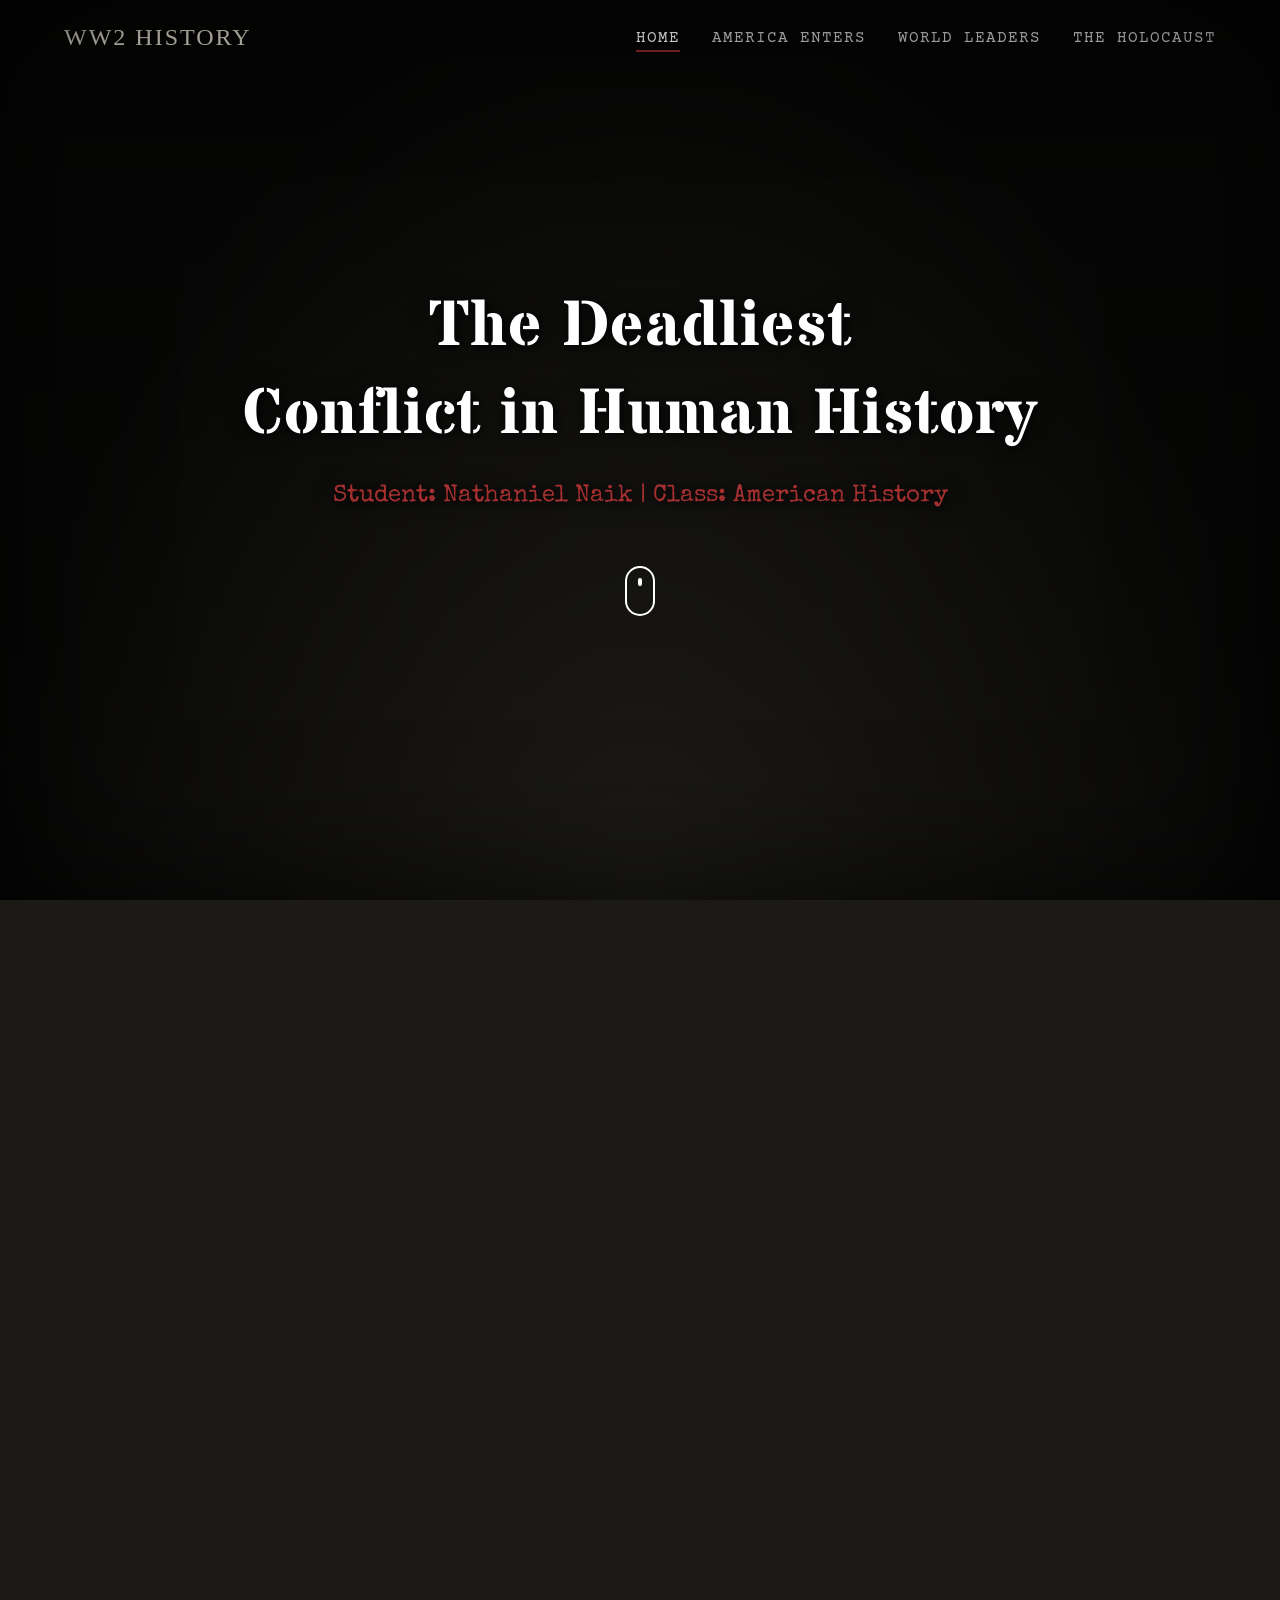
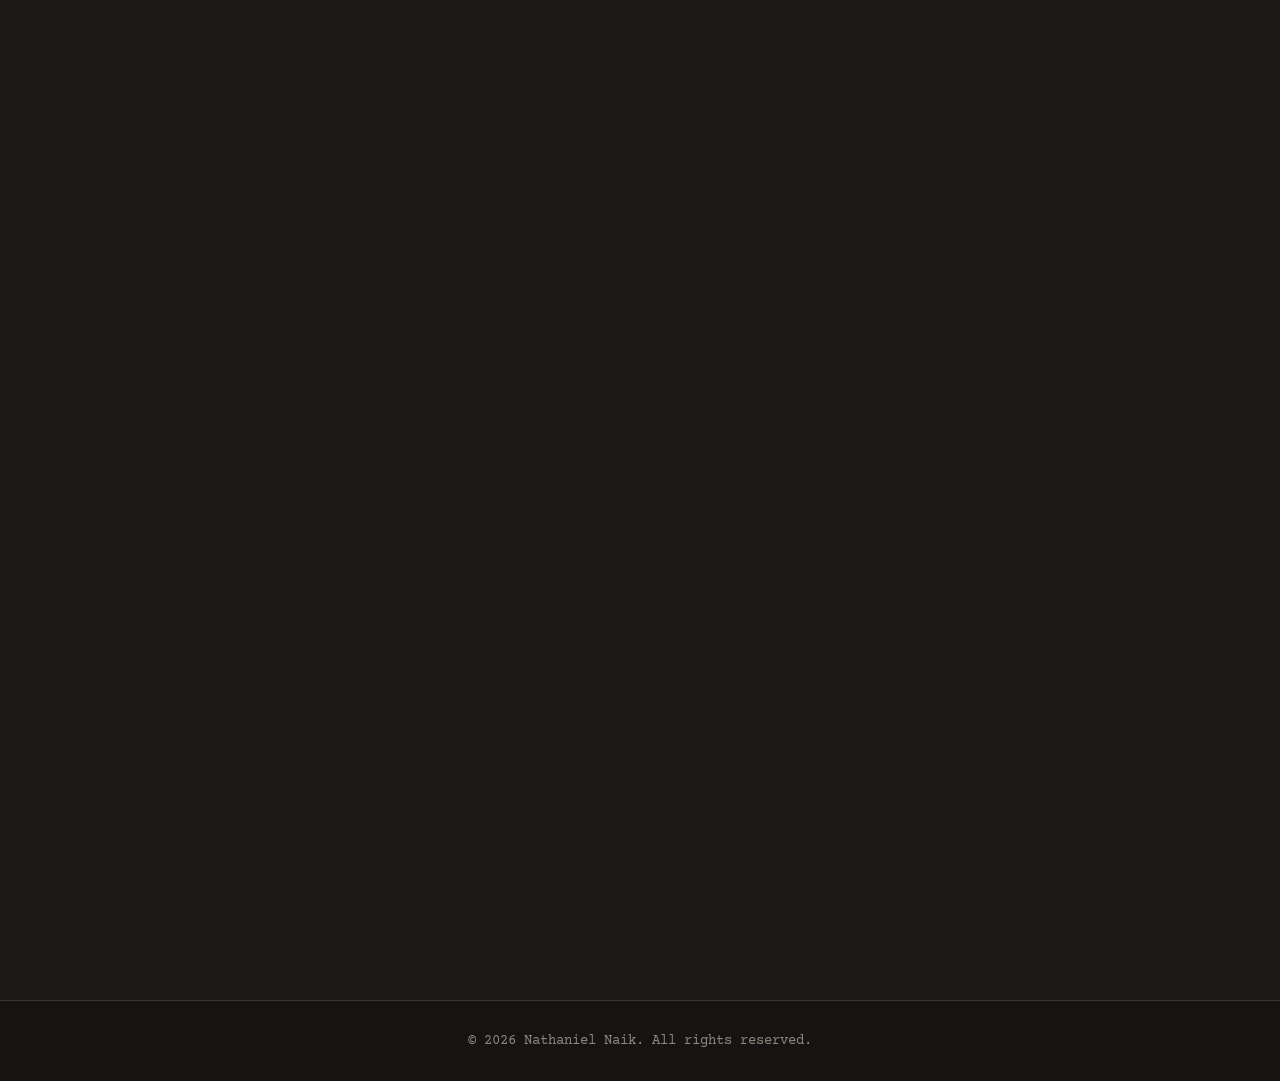
==== commit 618e60f8: "Fixed visual bugs in the holocaust page, still not quite finished" ====
--- a/index.html
+++ b/index.html
@@ -1246,7 +1246,7 @@
                 
                 <div class="narrative-content slide-0">
                     <h1>The Deadliest<br>Conflict in Human History</h1>
-                    <p class="subtitle" style="color:#a63030;">Student: Nathaniel Naik | Date: April 9, 2026 | Class: American History</p>
+                    <p class="subtitle" style="color:#a63030;">Student: Nathaniel Naik | Class: American History</p>
                     <div style="margin-top: 3rem; display: flex; flex-direction: column; align-items: center; gap: 0.8rem;">
                         <div class="mouse"></div>
                     </div>
@@ -1517,9 +1517,9 @@
                         </div>
                     </div>
                     <div class="text-content">
-                        <p>The Holocaust, or the Shoah, did not begin with gas chambers; it began with words, prejudice, and legally sanctioned discrimination. Following their rise to power in 1933, Adolf Hitler and the Nazi Party rapidly transformed Germany into a totalitarian state built upon the deeply flawed pseudoscientific ideology of Aryan racial supremacy. Antisemitism, which had existed in Europe for centuries, was weaponized and codified into state law. The passage of the Nuremberg Laws in 1935 stripped German Jews of their citizenship, prohibited them from marrying non-Jews, and systematically excluded them from public life, education, and many professions.</p>
+                        <p>Following their rise to power in 1933, Adolf Hitler and the Nazi Party rapidly transformed Germany into a totalitarian state built on the idea that the "Aryan race" (blonde hair, blue eyes) was superior to all other races. Antisemitism, which had already existed in Europe, was weaponized and passed into law to give the government a scapegoat for all their problems. The passage of the Nuremberg Laws in 1935 stripped German Jews of their citizenship, prohibited them from marrying non-Jews, and shunned them from public life, education, and many jobs.</p>
                         <br>
-                        <p>Through relentless propaganda orchestrated by Joseph Goebbels, the state dehumanized the Jewish population, portraying them as an existential threat to the German nation. This normalization of hatred culminated in the violent pogroms of Kristallnacht (The Night of Broken Glass) in 1938, where Jewish businesses, homes, and synagogues were burned, and tens of thousands of Jewish men were sent to concentration camps. It was a terrifying turning point that signaled the transition from discriminatory legislation to state-sponsored physical violence.</p>
+                        <p>Through relentless propaganda, the state dehumanized the Jewish people, portraying them as an threat to German ideology. This Antisemitism culminated in the violent "riot" of The Night of Broken Glass in 1938, where Jewish businesses, homes, and synagogues were burned, and tens of thousands of Jewish men were sent to concentration camps. This marked a shift from discrimination to outright violence, sponsored by the state.</p>
                     </div>
                 </div>
             </section>
@@ -1531,9 +1531,9 @@
                         <img src="https://encyclopedia.ushmm.org/images/large/5645dd58-35a6-4ed2-b309-1164e0d6d3da.jpeg" class="vintage-media" alt="German soldiers leading Jewish men, women, and children out of the Warsaw Ghetto, 1943.">
                     </div>
                     <div class="text-content">
-                        <p>As Nazi Germany invaded Poland in 1939 and subsequently conquered much of Europe, millions of Jewish civilians fell under German control. To isolate and control these populations, Nazi authorities forced Jews out of their homes and crowded them into designated, tightly sealed urban districts known as ghettos. The conditions within these ghettos—such as those in Warsaw and Łódź—were deliberately designed to be lethal. Overcrowding, rampant disease, deliberate starvation, and lack of basic sanitation claimed hundreds of thousands of lives before the mass deportations even began.</p>
+                        <p>As Nazi Germany invaded Poland in 1939 and conquered much of Europe, millions of Jewish people fell under German control. To isolate and control these populations, Nazi authorities forced Jews out of their homes and crowded them into marked, sealed urban districts called ghettos. The conditions within these ghettos, such as those in Warsaw and Lodz, were designed to be as deadly as possible. Overcrowding, disease, starvation, and lack of sanitation killed hundreds of thousands before the mass deportations even started.</p>
                         <br>
-                        <p>Behind the front lines of the advancing German army in the Soviet Union, the violence escalated drastically. Mobile killing squads known as the Einsatzgruppen, heavily assisted by local collaborators, followed the regular military and carried out mass shootings. Entire Jewish communities were rounded up, forced to dig their own graves in ravines and forests, and executed en masse. It is estimated that nearly two million Jews were murdered in these "Holocaust by bullets" operations.</p>
+                        <p>Behind the front lines of the German army in the Soviet Union, the violence escalated extremely. Mobile killing squads, known as the Einsatzgruppen, and local police and helpers, followed the regular military and carried out mass shootings. Jewish communities were rounded up, forced to dig their own graves, and executed in mass. It is estimated that nearly two million Jews were murdered in these "Holocaust by bullets" operations.</p>
                     </div>
                 </div>
             </section>
@@ -1552,9 +1552,9 @@
                         </div>
                     </div>
                     <div class="text-content">
-                        <p>In January 1942, high-ranking Nazi officials convened at the Wannsee Conference to coordinate the logistical execution of what they euphemistically called the "Final Solution to the Jewish Question." The focus shifted from mass shootings, which were deemed inefficient and psychologically taxing for the perpetrators, to an industrialized system of mass murder. Six major extermination camps were constructed in occupied Poland, including Auschwitz-Birkenau, Treblinka, Sobibor, and Belzec.</p>
+                        <p>In January 1942, high-ranking Nazi officials met at the Wannsee Conference to coordinate the execution of what they called the "Final Solution to the Jewish Question." Their focus shifted from mass shootings, which were decited to be inefficient and psychologically straining for the killers, to an industrialized system of mass murder. Six death camps were constructed in occupied Poland, including Auschwitz-Birkenau, Treblinka, Sobibor, and Belzec.</p>
                         <br>
-                        <p>Victims from across Europe were packed into cattle cars without food, water, or ventilation for journeys that could last for days. Upon arrival, families were immediately separated during the "selection" process. Those deemed fit for slave labor faced brutal conditions, starvation, and arbitrary execution. The vast majority—including children, the elderly, and the pregnant—were sent directly to gas chambers disguised as shower rooms. This mechanized, factory-like approach to genocide was unprecedented in human history.</p>
+                        <p>Jews, Communist leaders, and other groups that the Nazi regime targeted were rounded up from across Europe and packed into cattle cars without food, water, or ventilation for journeys that could last for days. When the arrived, families were immediately separated for the "selection" process. Those deemed fit for slave labor faced horrible conditions, starvation, and execution. The vast majority, including children, the elderly, and the pregnant, were sent directly to gas chambers disguised as "shower rooms". This factory-like approach to genocide was unheard of in human history.</p>
                     </div>
                 </div>
             </section>
@@ -1566,9 +1566,9 @@
                         <img src="https://upload.wikimedia.org/wikipedia/commons/thumb/f/f6/Buchenwald_survivors_in_barracks.jpg/800px-Buchenwald_survivors_in_barracks.jpg" class="vintage-media" alt="Survivors looking out from their barracks at Buchenwald concentration camp after liberation, 1945.">
                     </div>
                     <div class="text-content">
-                        <p>By the time Allied forces penetrated Germany and Poland, discovering the horrifying reality of the camps, the scale of the devastation was almost incomprehensible. Six million Jewish men, women, and children had been murdered—representing two-thirds of Europe's Jewish population. The Nazi regime also targeted and systematically murdered millions of others they deemed "undesirable," including Romani people, people with disabilities, Soviet prisoners of war, Polish civilians, homosexuals, and political dissidents.</p>
+                        <p>By the time Allied forces managed to get into Germany and Poland, discovering the horrifying reality of the camps, the scale of the devastation was almost incomprehensible. Six million Jewish men, women, and children had been murdered,representing two-thirds of Europe's Jewish population. The Nazi regime also targeted and systematically murdered millions of others they deemed "undesirable," including Romani people ("Gypsies"), people with disabilities, Soviet prisoners of war, Polish civilians, homosexuals, and political dissidents.</p>
                         <br>
-                        <p>The liberation of the camps revealed mountains of corpses, starving survivors barely clinging to life, and the undeniable physical evidence of an industrialized genocide. The subsequent Nuremberg Trials established the concept of "crimes against humanity," holding high-ranking Nazi officials accountable for their atrocities. Today, the Holocaust stands as a profound, agonizing reminder of the absolute extremes of human cruelty, underscoring the critical necessity of defending human rights and combating hatred in all its forms.</p>
+                        <p>The allies' invasion of the camps revealed mountains of corpses and starving survivors. The subsequent Nuremberg Trials established the concept of "crimes against humanity," holding high-ranking Nazi officials accountable for their atrocities. Today, the Holocaust stands as a reminder of the extremes of human cruelty and is considered the worst genocide in human history.</p>
                     </div>
                 </div>
             </section>
@@ -1580,7 +1580,7 @@
     </div>
 
     <footer>
-        <p>&copy; 2026 Nathaniel Naik. No rights reserved because I'm too lazy to do that.</p>
+        <p>&copy; 2026 Nathaniel Naik. All rights reserved. </p>
     </footer>
 
     <div class="vignette-overlay"></div>
